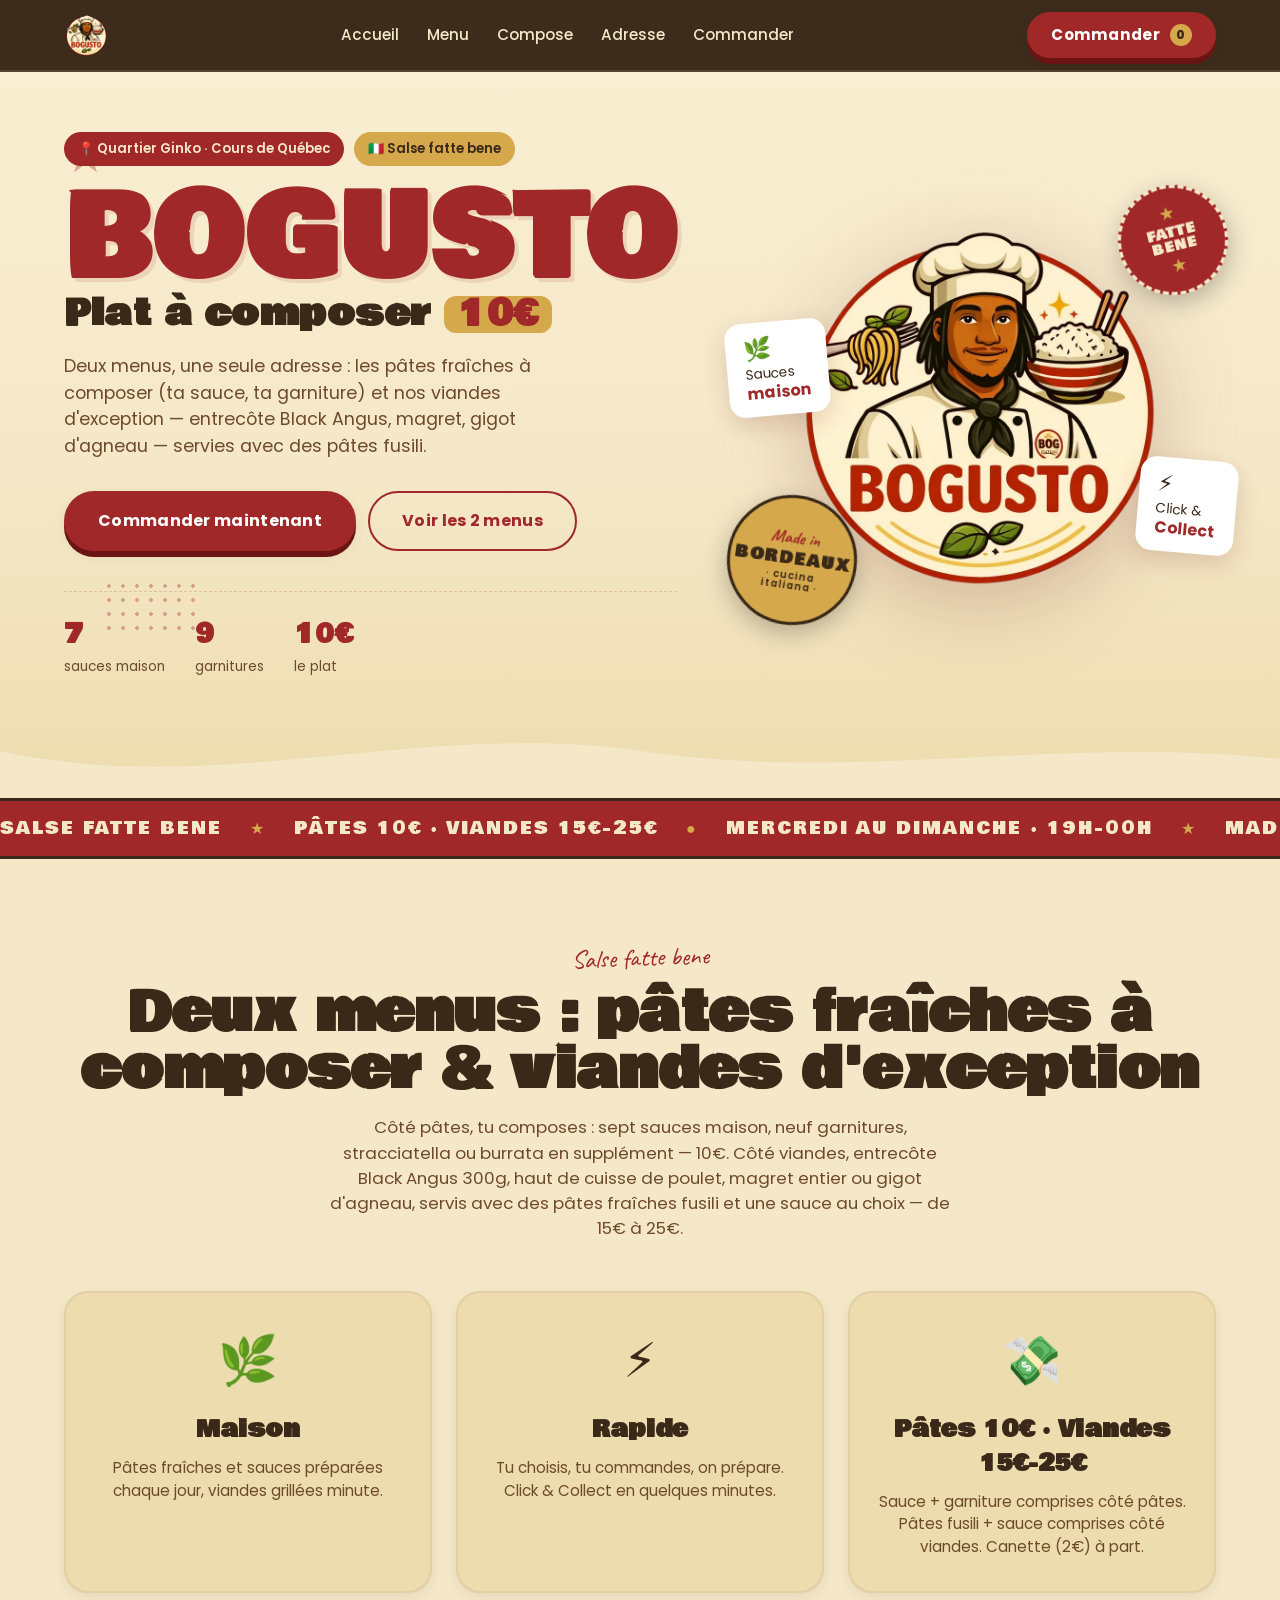
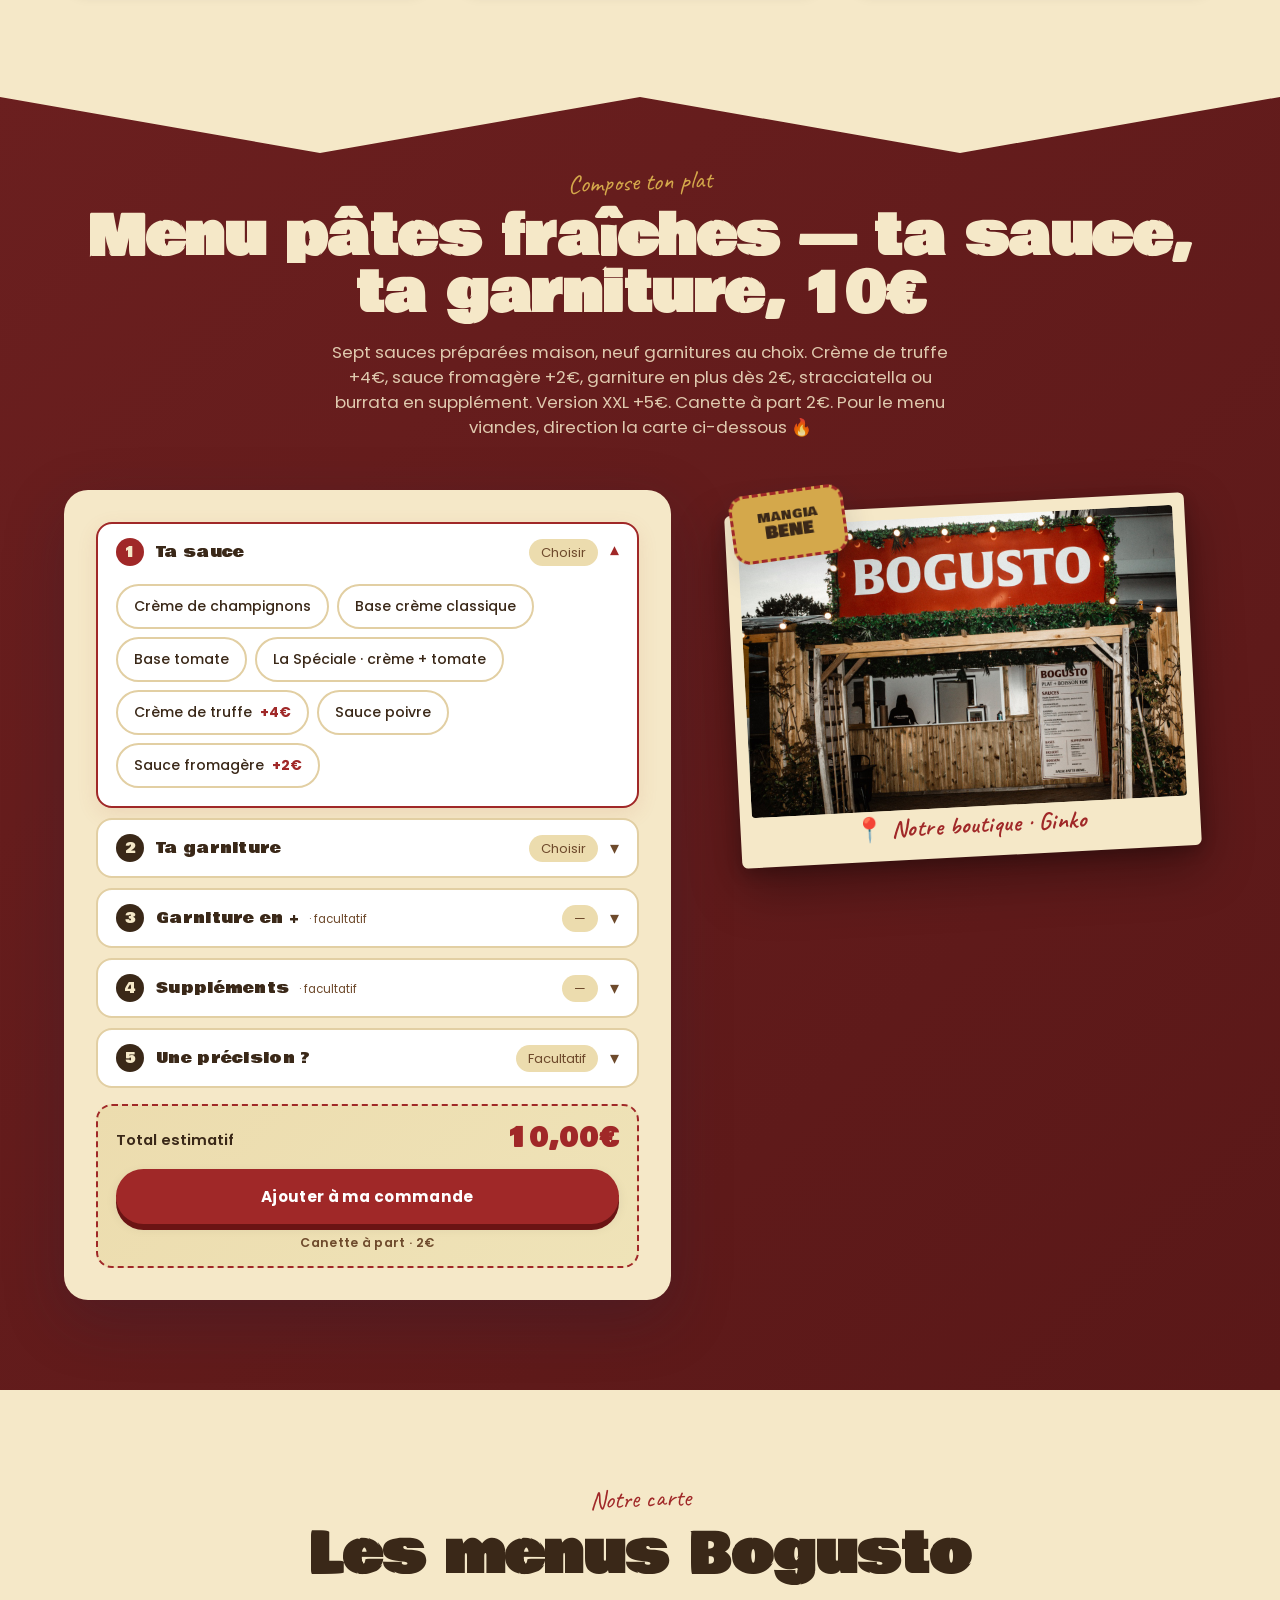
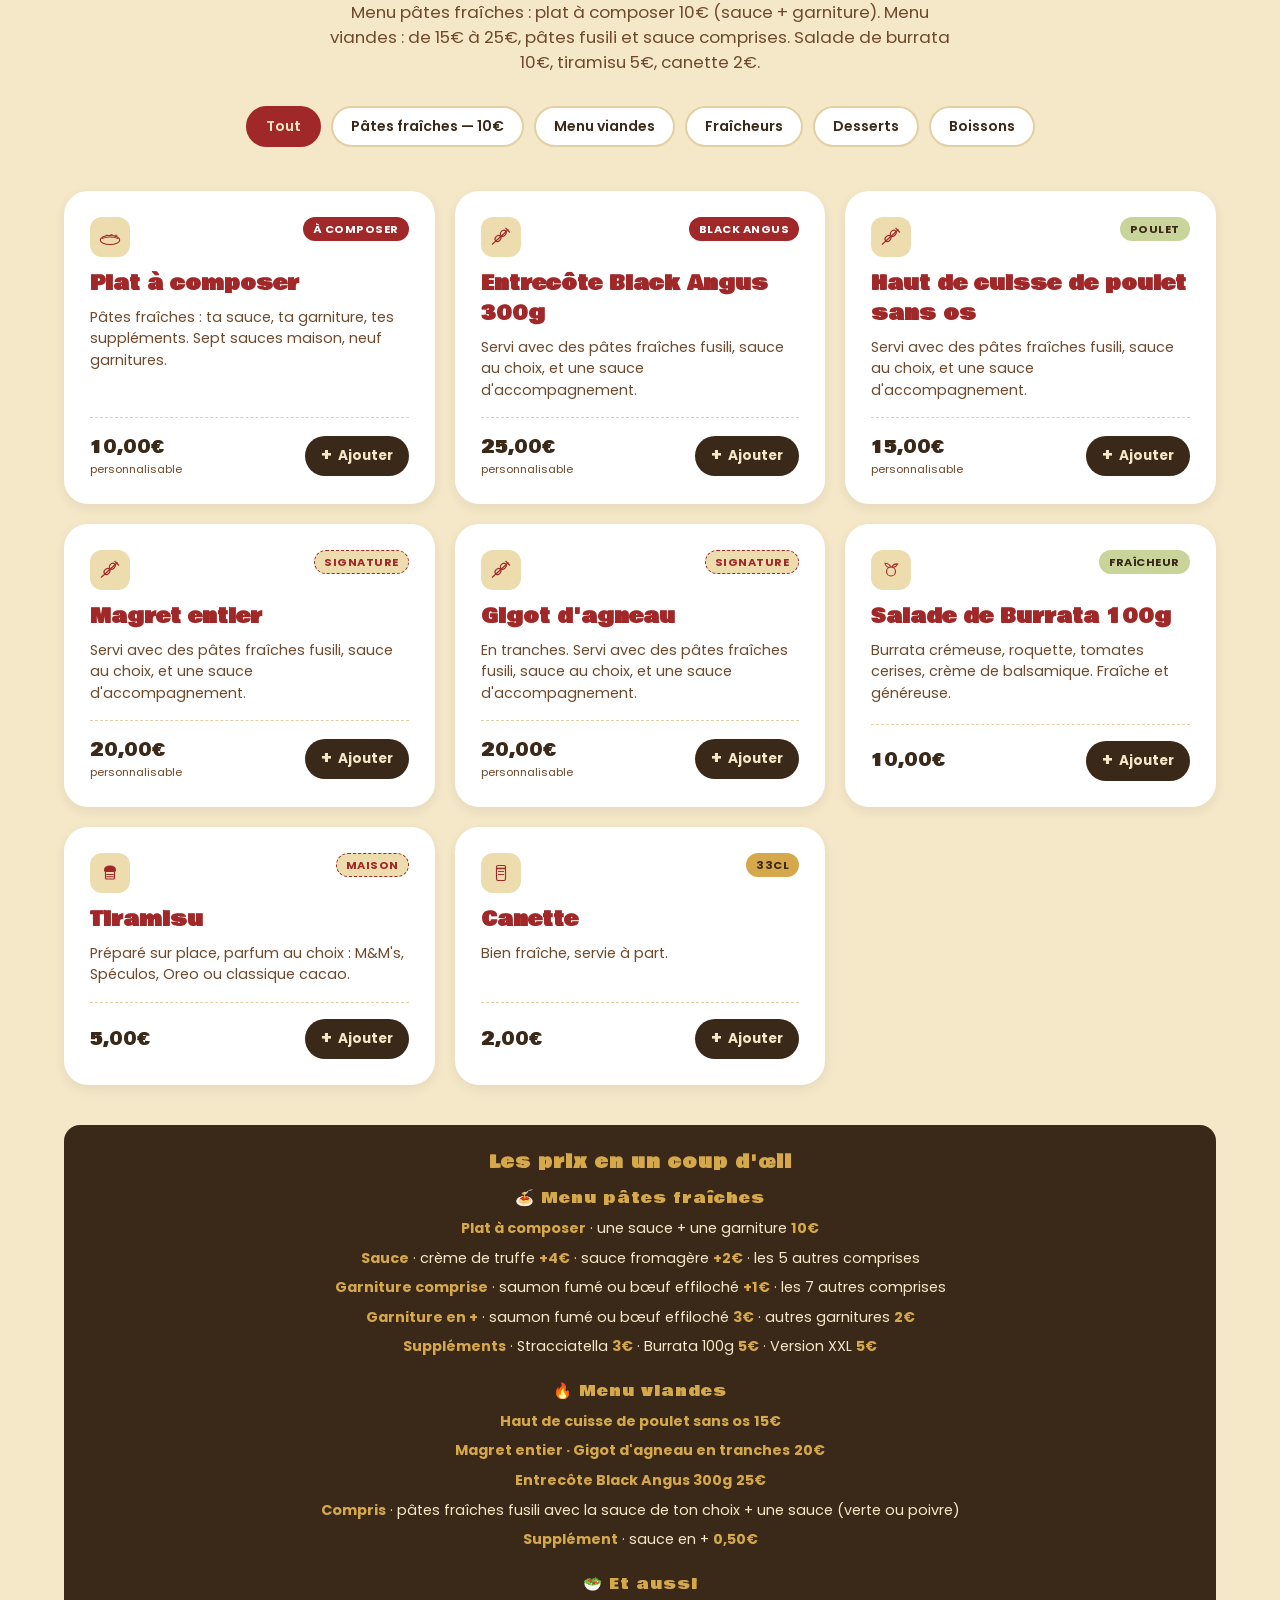
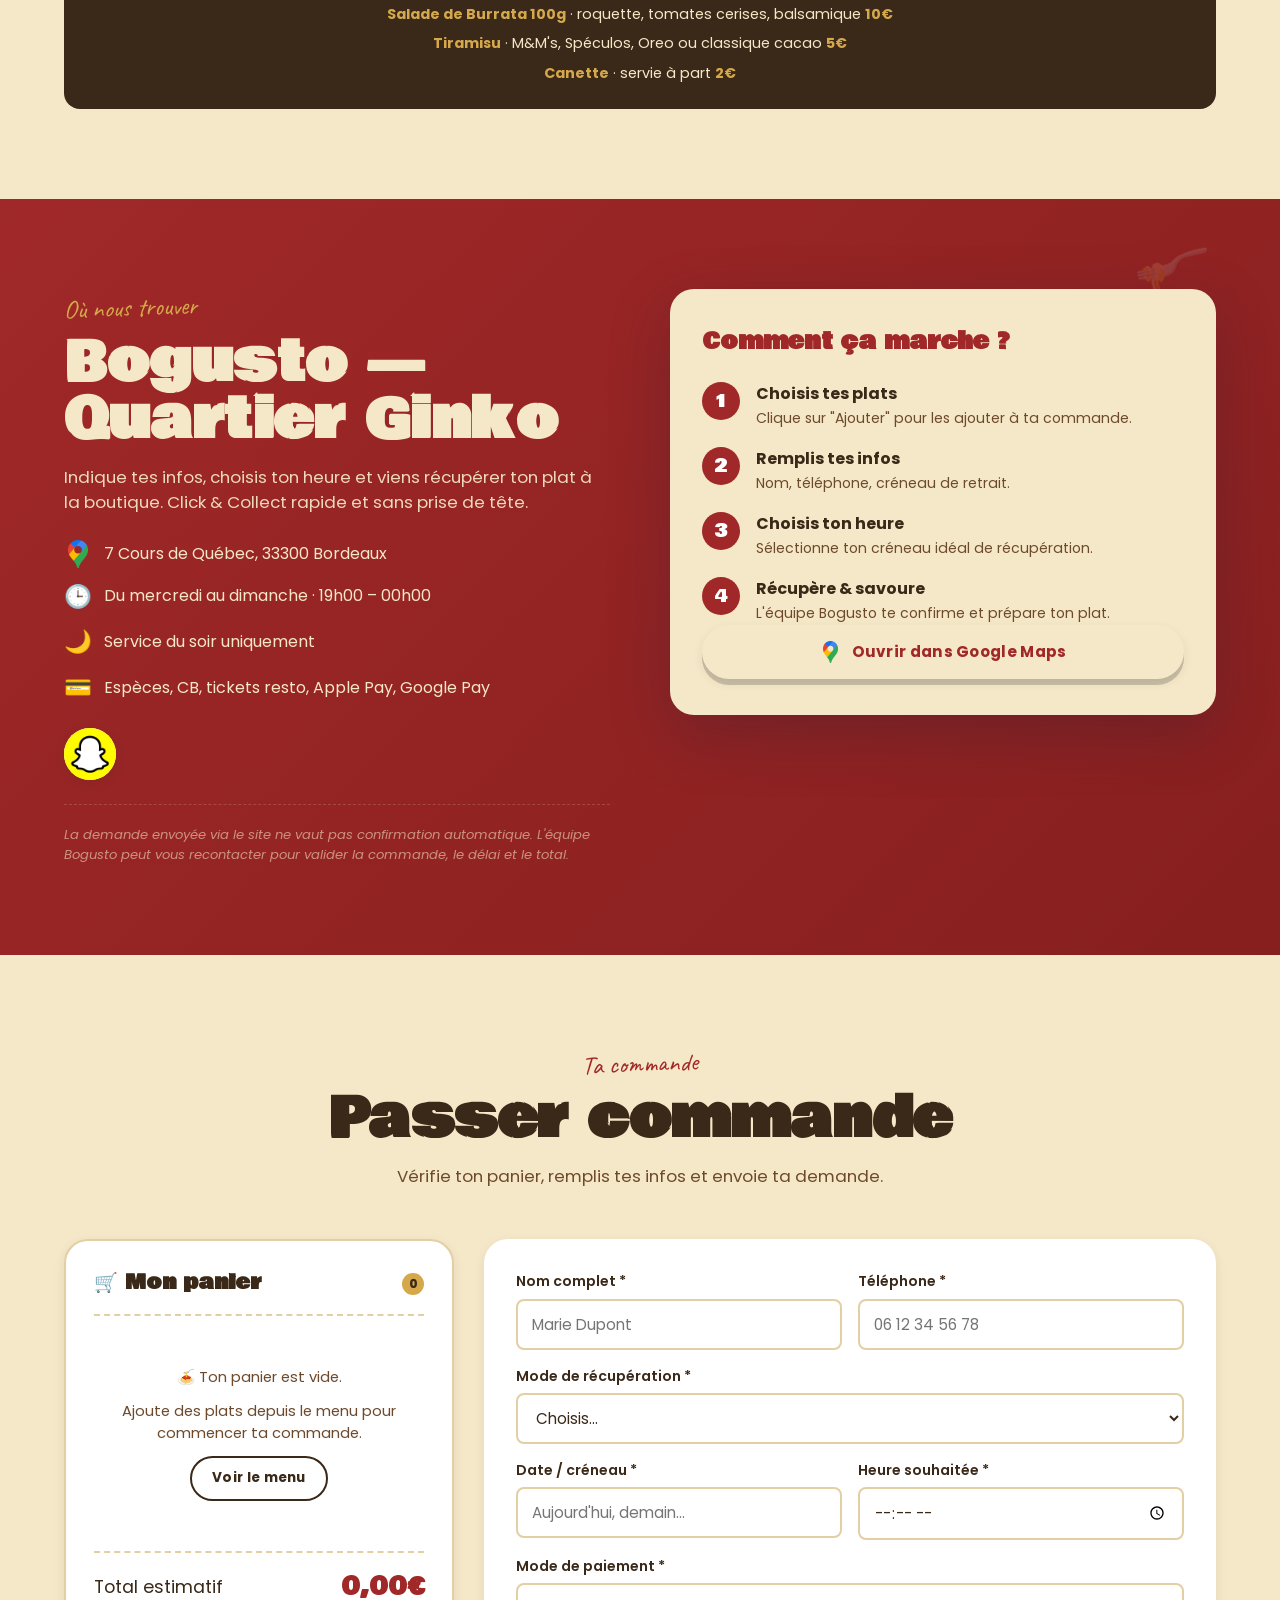
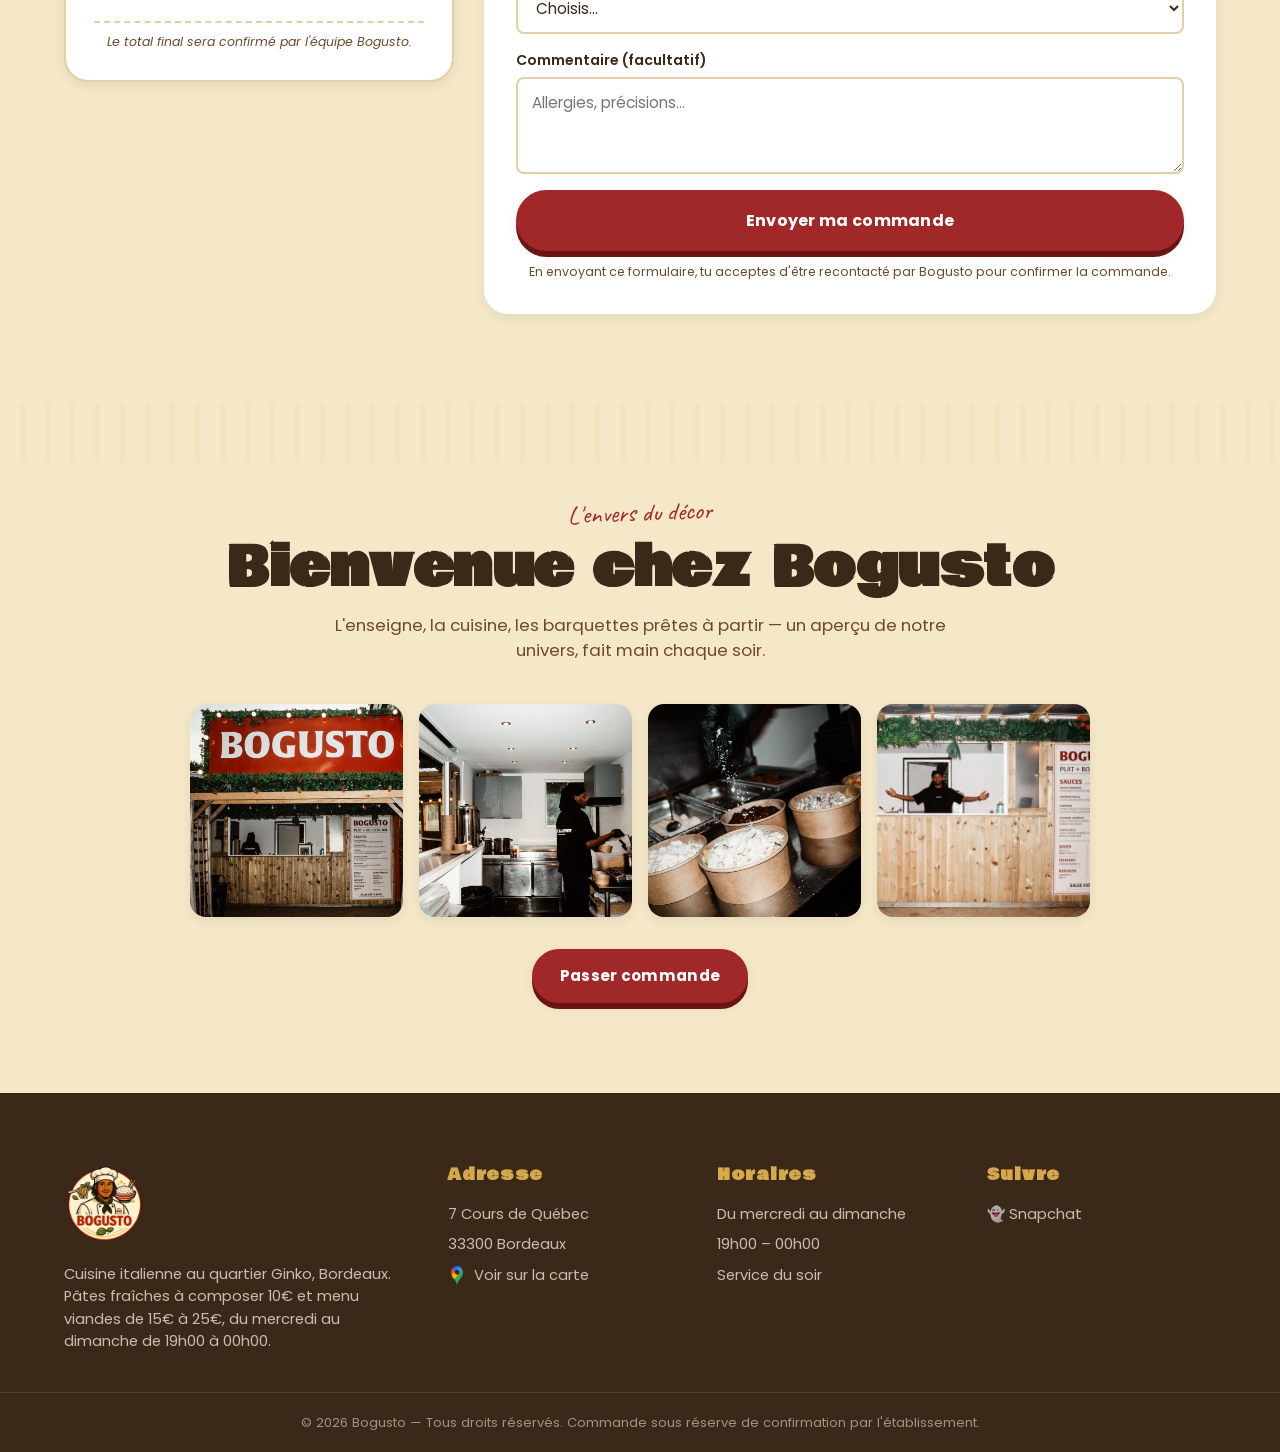
==== index.html @ 60afdd12 "Mettre à jour les deux cartes (nouveaux flyers) MENU PÂTES FRAÎCHES - Sauces : + sauce poivre, + sau" ====
<!DOCTYPE html>
<html lang="fr">
<head>
  <meta charset="UTF-8" />
  <meta name="viewport" content="width=device-width, initial-scale=1.0" />
  <meta name="description" content="Bogusto — Menu pâtes fraîches : plat à composer 10€, sept sauces maison, neuf garnitures. Menu viandes de 15€ à 25€ (entrecôte Black Angus, magret, gigot) servi avec des pâtes fusili. Du mercredi au dimanche, 19h–00h. Click &amp; Collect au quartier Ginko à Bordeaux." />
  <title>Bogusto — Pâtes fraîches 10€ &amp; menu viandes · Bordeaux Ginko</title>

  <link rel="preconnect" href="https://fonts.googleapis.com" />
  <link rel="preconnect" href="https://fonts.gstatic.com" crossorigin />
  <link href="https://fonts.googleapis.com/css2?family=Bowlby+One&family=Bungee&family=Poppins:wght@400;500;600;700;800&family=Caveat:wght@500;700&display=swap" rel="stylesheet" />

  <link rel="stylesheet" href="style.css" />
</head>
<body>

  <!-- ============ HEADER ============ -->
  <header class="header" id="header">
    <div class="container header__inner">
      <a href="#hero" class="logo">
        <img src="assets/bogusto.svg" alt="Bogusto — Salse fatte bene" class="logo__img" />
      </a>

      <nav class="nav" id="nav">
        <a href="#hero" class="nav__link">Accueil</a>
        <a href="#menu" class="nav__link">Menu</a>
        <a href="#compose" class="nav__link">Compose</a>
        <a href="#livraison" class="nav__link">Adresse</a>
        <a href="#commander" class="nav__link">Commander</a>
      </nav>

      <a href="#commander" class="btn btn--primary header__cta">
        Commander
        <span class="cart-badge" id="cartBadgeHeader">0</span>
      </a>

      <button class="burger" id="burger" aria-label="Ouvrir le menu">
        <span></span><span></span><span></span>
      </button>
    </div>
  </header>

  <!-- ============ HERO ============ -->
  <section class="hero" id="hero">
    <div class="hero__decor hero__decor--star1" aria-hidden="true">★</div>
    <div class="hero__decor hero__decor--star2" aria-hidden="true">✦</div>
    <div class="hero__decor hero__decor--dots" aria-hidden="true"></div>

    <div class="container hero__grid">
      <div class="hero__content">
        <div class="hero__badge-row">
          <span class="badge badge--orange">📍 Quartier Ginko · Cours de Québec</span>
          <span class="badge badge--yellow">🇮🇹 Salse fatte bene</span>
        </div>

        <h1 class="hero__title hero__title--anim">
          <span class="hero__title-big">BOGUSTO</span>
          <span class="hero__title-sub">Plat à composer <span class="hero__title-accent">10€</span></span>
        </h1>

        <p class="hero__subtitle">
          Deux menus, une seule adresse : les pâtes fraîches à composer (ta sauce, ta garniture) et nos viandes d'exception — entrecôte Black Angus, magret, gigot d'agneau — servies avec des pâtes fusili.
        </p>

        <div class="hero__cta-row">
          <a href="#commander" class="btn btn--primary btn--large">Commander maintenant</a>
          <a href="#menu" class="btn btn--ghost btn--large">Voir les 2 menus</a>
        </div>

        <div class="hero__features">
          <div class="hero__feature">
            <strong data-count-to="7" data-suffix="">0</strong>
            <span>sauces maison</span>
          </div>
          <div class="hero__feature">
            <strong data-count-to="9" data-suffix="">0</strong>
            <span>garnitures</span>
          </div>
          <div class="hero__feature">
            <strong data-count-to="10" data-suffix="€">0€</strong>
            <span>le plat</span>
          </div>
        </div>
      </div>

      <div class="hero__visual">
        <div class="hero__pizza hero__pizza--logo" aria-hidden="true">
          <img src="assets/bogusto.svg" alt="Bogusto" class="hero__logo-img" />
        </div>

        <div class="hero__bubble hero__bubble--1">
          <span>🌿</span> Sauces <br/><strong>maison</strong>
        </div>
        <div class="hero__bubble hero__bubble--2">
          <span>⚡</span> Click & <br/><strong>Collect</strong>
        </div>

        <div class="stamp stamp--frais" aria-hidden="true">
          <span>★</span>
          <strong>FATTE<br/>BENE</strong>
          <span>★</span>
        </div>
        <div class="stamp stamp--bdx" aria-hidden="true">
          <em>Made in</em>
          <strong>BORDEAUX</strong>
          <small>· cucina italiana ·</small>
        </div>
      </div>
    </div>

    <div class="hero__wave" aria-hidden="true">
      <svg viewBox="0 0 1440 100" preserveAspectRatio="none">
        <path d="M0,40 C240,100 480,0 720,40 C960,80 1200,20 1440,50 L1440,100 L0,100 Z" fill="#f5e8c8"/>
      </svg>
    </div>
  </section>

  <!-- ============ MARQUEE ============ -->
  <div class="marquee" aria-hidden="true">
    <div class="marquee__track">
      <span class="marquee__item">SALSE FATTE BENE</span><span class="marquee__sep">★</span>
      <span class="marquee__item">PÂTES 10€ · VIANDES 15€-25€</span><span class="marquee__sep">●</span>
      <span class="marquee__item">MERCREDI AU DIMANCHE · 19H-00H</span><span class="marquee__sep">★</span>
      <span class="marquee__item">MADE IN BORDEAUX</span><span class="marquee__sep">●</span>
      <span class="marquee__item">CLICK & COLLECT</span><span class="marquee__sep">★</span>
      <span class="marquee__item">SALSE FATTE BENE</span><span class="marquee__sep">★</span>
      <span class="marquee__item">PÂTES 10€ · VIANDES 15€-25€</span><span class="marquee__sep">●</span>
      <span class="marquee__item">MERCREDI AU DIMANCHE · 19H-00H</span><span class="marquee__sep">★</span>
      <span class="marquee__item">MADE IN BORDEAUX</span><span class="marquee__sep">●</span>
      <span class="marquee__item">CLICK & COLLECT</span><span class="marquee__sep">★</span>
    </div>
  </div>

  <!-- ============ STORY ============ -->
  <section class="story">
    <div class="container">
      <div class="story__head">
        <span class="eyebrow">Salse fatte bene</span>
        <h2 class="section-title">Deux menus : pâtes fraîches à composer &amp; viandes d'exception</h2>
        <p class="section-lead">
          Côté pâtes, tu composes : sept sauces maison, neuf garnitures, stracciatella ou burrata en supplément — 10€. Côté viandes, entrecôte Black Angus 300g, haut de cuisse de poulet, magret entier ou gigot d'agneau, servis avec des pâtes fraîches fusili et une sauce au choix — de 15€ à 25€.
        </p>
      </div>

      <div class="story__cards">
        <article class="story-card">
          <div class="story-card__icon">🌿</div>
          <h3>Maison</h3>
          <p>Pâtes fraîches et sauces préparées chaque jour, viandes grillées minute.</p>
        </article>
        <article class="story-card">
          <div class="story-card__icon">⚡</div>
          <h3>Rapide</h3>
          <p>Tu choisis, tu commandes, on prépare. Click & Collect en quelques minutes.</p>
        </article>
        <article class="story-card">
          <div class="story-card__icon">💸</div>
          <h3>Pâtes 10€ · Viandes 15€-25€</h3>
          <p>Sauce + garniture comprises côté pâtes. Pâtes fusili + sauce comprises côté viandes. Canette (2€) à part.</p>
        </article>
      </div>
    </div>
  </section>

  <!-- ============ COMPOSE TA PASTA ============ -->
  <section class="compose" id="compose">
    <div class="container">
      <div class="compose__inner">
        <div class="compose__head">
          <span class="eyebrow eyebrow--light">Compose ton plat</span>
          <h2 class="section-title section-title--light">Menu pâtes fraîches — ta sauce, ta garniture, 10€</h2>
          <p class="section-lead section-lead--light">
            Sept sauces préparées maison, neuf garnitures au choix. Crème de truffe +4€, sauce fromagère +2€, garniture en plus dès 2€, stracciatella ou burrata en supplément. Version XXL +5€. Canette à part 2€. Pour le menu viandes, direction la carte ci-dessous 🔥
          </p>
        </div>

        <div class="compose__builder">
          <div class="builder">
            <details class="acc" open>
              <summary class="acc__head">
                <span class="acc__num">1</span>
                <span class="acc__title">Ta sauce</span>
                <span class="acc__preview" data-preview-for="composeSauce" data-placeholder="Choisir">Choisir</span>
                <span class="acc__chevron" aria-hidden="true">▾</span>
              </summary>
              <div class="acc__body">
                <div class="chips chips--wrap" id="composeSauce"></div>
              </div>
            </details>

            <details class="acc">
              <summary class="acc__head">
                <span class="acc__num">2</span>
                <span class="acc__title">Ta garniture</span>
                <span class="acc__preview" data-preview-for="composeGarniture" data-placeholder="Choisir">Choisir</span>
                <span class="acc__chevron" aria-hidden="true">▾</span>
              </summary>
              <div class="acc__body">
                <div class="chips chips--wrap" id="composeGarniture"></div>
                <p class="acc__hint">Une garniture est comprise dans les 10€.</p>
              </div>
            </details>

            <details class="acc">
              <summary class="acc__head">
                <span class="acc__num">3</span>
                <span class="acc__title">Garniture en + <small>· facultatif</small></span>
                <span class="acc__preview" data-preview-for="composeGarnitureExtra" data-placeholder="—">—</span>
                <span class="acc__chevron" aria-hidden="true">▾</span>
              </summary>
              <div class="acc__body">
                <div class="chips chips--wrap" id="composeGarnitureExtra"></div>
                <p class="acc__hint">Saumon fumé ou bœuf effiloché 3€ · magret 3€ · autres garnitures 2€.</p>
              </div>
            </details>

            <details class="acc">
              <summary class="acc__head">
                <span class="acc__num">4</span>
                <span class="acc__title">Suppléments <small>· facultatif</small></span>
                <span class="acc__preview" data-preview-for="composeSupp" data-placeholder="—">—</span>
                <span class="acc__chevron" aria-hidden="true">▾</span>
              </summary>
              <div class="acc__body">
                <div class="chips chips--wrap" id="composeSupp"></div>
              </div>
            </details>

            <details class="acc">
              <summary class="acc__head">
                <span class="acc__num">5</span>
                <span class="acc__title">Une précision ?</span>
                <span class="acc__preview" id="composeNotePreview" data-placeholder="Facultatif">Facultatif</span>
                <span class="acc__chevron" aria-hidden="true">▾</span>
              </summary>
              <div class="acc__body">
                <textarea id="composeNote" class="textarea" placeholder="Allergies, sans tel ingrédient, cuisson..."></textarea>
              </div>
            </details>

            <div class="compose__live">
              <div class="compose__live-info">
                <span>Total estimatif</span>
                <strong id="composeLivePrice">10,00€</strong>
              </div>
              <button class="btn btn--primary btn--full" id="composeAdd">Ajouter à ma commande</button>
              <p class="compose__live-note">Canette à part · 2€</p>
            </div>
          </div>

          <aside class="compose__visual" aria-hidden="true">
            <div class="compose__sticker">
              <span>MANGIA</span>
              <strong>BENE</strong>
            </div>
            <div class="compose__devanture">
              <img src="assets/bog-3.jpg" alt="Devanture Bogusto · enseigne, quartier Ginko Bordeaux" />
              <span class="compose__devanture-caption">📍 Notre boutique · Ginko</span>
            </div>
          </aside>
        </div>
      </div>
    </div>
  </section>

  <!-- ============ MENU ============ -->
  <section class="menu" id="menu">
    <div class="container">
      <div class="menu__head">
        <span class="eyebrow">Notre carte</span>
        <h2 class="section-title">Les menus Bogusto</h2>
        <p class="section-lead">Menu pâtes fraîches : plat à composer 10€ (sauce + garniture). Menu viandes : de 15€ à 25€, pâtes fusili et sauce comprises. Salade de burrata 10€, tiramisu 5€, canette 2€.</p>
      </div>

      <div class="menu__filters" id="menuFilters">
        <button class="filter active" data-filter="all">Tout</button>
        <button class="filter" data-filter="pates">Pâtes fraîches — 10€</button>
        <button class="filter" data-filter="viande">Menu viandes</button>
        <button class="filter" data-filter="fraicheur">Fraîcheurs</button>
        <button class="filter" data-filter="dessert">Desserts</button>
        <button class="filter" data-filter="boisson">Boissons</button>
      </div>

      <div class="menu__grid" id="menuGrid"></div>

      <div class="menu__supplements">
        <h4>Les prix en un coup d'œil</h4>
        <p>
          <span class="menu__supplements-title">🍝 Menu pâtes fraîches</span>
          <span><strong>Plat à composer</strong> · une sauce + une garniture <strong>10€</strong></span>
          <span><strong>Sauce</strong> · crème de truffe <strong>+4€</strong> · sauce fromagère <strong>+2€</strong> · les 5 autres comprises</span>
          <span><strong>Garniture comprise</strong> · saumon fumé ou bœuf effiloché <strong>+1€</strong> · les 7 autres comprises</span>
          <span><strong>Garniture en +</strong> · saumon fumé ou bœuf effiloché <strong>3€</strong> · autres garnitures <strong>2€</strong></span>
          <span><strong>Suppléments</strong> · Stracciatella <strong>3€</strong> · Burrata 100g <strong>5€</strong> · Version XXL <strong>5€</strong></span>

          <span class="menu__supplements-title">🔥 Menu viandes</span>
          <span><strong>Haut de cuisse de poulet sans os</strong> <strong>15€</strong></span>
          <span><strong>Magret entier · Gigot d'agneau en tranches</strong> <strong>20€</strong></span>
          <span><strong>Entrecôte Black Angus 300g</strong> <strong>25€</strong></span>
          <span><strong>Compris</strong> · pâtes fraîches fusili avec la sauce de ton choix + une sauce (verte ou poivre)</span>
          <span><strong>Supplément</strong> · sauce en + <strong>0,50€</strong></span>

          <span class="menu__supplements-title">🥗 Et aussi</span>
          <span><strong>Salade de Burrata 100g</strong> · roquette, tomates cerises, balsamique <strong>10€</strong></span>
          <span><strong>Tiramisu</strong> · M&amp;M's, Spéculos, Oreo ou classique cacao <strong>5€</strong></span>
          <span><strong>Canette</strong> · servie à part <strong>2€</strong></span>
        </p>
      </div>
    </div>
  </section>

  <!-- ============ DELIVERY / ADDRESS ============ -->
  <section class="delivery" id="livraison">
    <div class="container delivery__grid">
      <div class="delivery__content">
        <span class="eyebrow eyebrow--light">Où nous trouver</span>
        <h2 class="section-title section-title--light">Bogusto — Quartier Ginko</h2>
        <p class="section-lead section-lead--light">
          Indique tes infos, choisis ton heure et viens récupérer ton plat à la boutique. Click & Collect rapide et sans prise de tête.
        </p>

        <ul class="delivery__list">
          <li>
            <img src="assets/google-maps.png" alt="" class="delivery__icon" />
            7 Cours de Québec, 33300 Bordeaux
          </li>
          <li><span>🕒</span> Du mercredi au dimanche · 19h00 – 00h00</li>
          <li><span>🌙</span> Service du soir uniquement</li>
          <li><span>💳</span> Espèces, CB, tickets resto, Apple Pay, Google Pay</li>
        </ul>

        <div class="delivery__social">
          <a href="https://snapchat.com/t/NRdHJFyD" target="_blank" rel="noopener" class="social" aria-label="Snapchat Bogusto">
            <img src="assets/snapchat.png" alt="Snapchat" />
          </a>
        </div>

        <p class="delivery__legal">
          La demande envoyée via le site ne vaut pas confirmation automatique. L'équipe Bogusto peut vous recontacter pour valider la commande, le délai et le total.
        </p>
      </div>

      <div class="delivery__steps">
        <h3>Comment ça marche ?</h3>
        <ol class="steps">
          <li><span class="step-num">1</span><div><strong>Choisis tes plats</strong><p>Clique sur "Ajouter" pour les ajouter à ta commande.</p></div></li>
          <li><span class="step-num">2</span><div><strong>Remplis tes infos</strong><p>Nom, téléphone, créneau de retrait.</p></div></li>
          <li><span class="step-num">3</span><div><strong>Choisis ton heure</strong><p>Sélectionne ton créneau idéal de récupération.</p></div></li>
          <li><span class="step-num">4</span><div><strong>Récupère & savoure</strong><p>L'équipe Bogusto te confirme et prépare ton plat.</p></div></li>
        </ol>

        <a href="https://www.google.com/maps/search/?api=1&query=Bogusto+7+Cours+de+Qu%C3%A9bec+33300+Bordeaux" target="_blank" rel="noopener" class="btn btn--primary btn--full btn--maps">
          <img src="assets/google-maps.png" alt="" class="btn__icon" />
          Ouvrir dans Google Maps
        </a>
      </div>
    </div>
  </section>

  <!-- ============ ORDER FORM ============ -->
  <section class="order" id="commander">
    <div class="container">
      <div class="order__head">
        <span class="eyebrow">Ta commande</span>
        <h2 class="section-title">Passer commande</h2>
        <p class="section-lead">Vérifie ton panier, remplis tes infos et envoie ta demande.</p>
      </div>

      <div class="order__grid">
        <!-- CART -->
        <aside class="cart">
          <div class="cart__header">
            <h3>🛒 Mon panier</h3>
            <span class="cart-badge" id="cartBadgeForm">0</span>
          </div>

          <div class="cart__items" id="cartItems">
            <div class="cart__empty">
              <p>🍝 Ton panier est vide.</p>
              <p>Ajoute des plats depuis le menu pour commencer ta commande.</p>
              <a href="#menu" class="btn btn--ghost btn--small">Voir le menu</a>
            </div>
          </div>

          <div class="cart__total">
            <span>Total estimatif</span>
            <strong id="cartTotal">0,00€</strong>
          </div>
          <p class="cart__hint">Le total final sera confirmé par l'équipe Bogusto.</p>
        </aside>

        <!-- FORM -->
        <form class="orderform" id="orderForm" action="https://api.web3forms.com/submit" method="POST">
          <input type="hidden" name="access_key" value="REMPLACER_PAR_LA_CLE_WEB3FORMS" />
          <input type="hidden" name="subject" value="Nouvelle commande Bogusto" />
          <input type="hidden" name="from_name" value="Site Bogusto" />
          <input type="hidden" name="commande_resume" id="commandeResume" value="" />
          <input type="hidden" name="total_estimatif" id="totalEstimatif" value="0,00€" />
          <input type="checkbox" name="botcheck" class="hidden" style="display: none;" tabindex="-1" autocomplete="off" />

          <div class="orderform__row">
            <label>
              <span>Nom complet *</span>
              <input type="text" name="nom" required placeholder="Marie Dupont" />
            </label>
            <label>
              <span>Téléphone *</span>
              <input type="tel" name="telephone" required placeholder="06 12 34 56 78" />
            </label>
          </div>

          <label>
            <span>Mode de récupération *</span>
            <select name="mode" required>
              <option value="">Choisis...</option>
              <option value="Manger sur place">🍽️ Manger sur place</option>
              <option value="Click & Collect">📦 Click & Collect — à récupérer</option>
              <option value="À emporter">🥡 À emporter</option>
            </select>
          </label>

          <div class="orderform__row">
            <label>
              <span>Date / créneau *</span>
              <input type="text" name="date" required placeholder="Aujourd'hui, demain..." />
            </label>
            <label>
              <span>Heure souhaitée *</span>
              <input type="time" name="heure" required />
            </label>
          </div>

          <label>
            <span>Mode de paiement *</span>
            <select name="paiement" required>
              <option value="">Choisis...</option>
              <option value="Espèces">Espèces sur place</option>
              <option value="CB">Carte bancaire</option>
              <option value="Ticket resto">Ticket restaurant</option>
              <option value="Apple/Google Pay">Apple / Google Pay</option>
            </select>
          </label>

          <label>
            <span>Commentaire (facultatif)</span>
            <textarea name="commentaire" rows="3" placeholder="Allergies, précisions..."></textarea>
          </label>

          <button type="submit" class="btn btn--primary btn--large btn--full" id="submitBtn">
            Envoyer ma commande
          </button>

          <p class="orderform__legal">
            En envoyant ce formulaire, tu acceptes d'être recontacté par Bogusto pour confirmer la commande.
          </p>

          <div class="orderform__success" id="orderSuccess" hidden>
            <div class="success-icon">✓</div>
            <h3>Commande envoyée !</h3>
            <p>L'équipe Bogusto revient vers toi pour confirmer le créneau et le total. Merci pour ta confiance 🍝</p>
          </div>
        </form>
      </div>
    </div>
  </section>

  <!-- ============ GALERIE ============ -->
  <section class="insta">
    <div class="container">
      <div class="insta__head">
        <span class="eyebrow">L'envers du décor</span>
        <h2 class="section-title">Bienvenue chez Bogusto</h2>
        <p class="section-lead">L'enseigne, la cuisine, les barquettes prêtes à partir — un aperçu de notre univers, fait main chaque soir.</p>
      </div>

      <div class="insta__grid">
        <div class="insta-card">
          <img src="assets/bog-3.jpg" alt="Devanture Bogusto · enseigne rouge" loading="lazy" />
        </div>
        <div class="insta-card">
          <img src="assets/bog-1.jpg" alt="Le chef Bogusto en cuisine" loading="lazy" />
        </div>
        <div class="insta-card">
          <img src="assets/bog-2.jpg" alt="Barquettes Bogusto · parmesan en train de tomber" loading="lazy" />
        </div>
        <div class="insta-card">
          <img src="assets/devanture.jpg" alt="L'équipe Bogusto" loading="lazy" />
        </div>
      </div>

      <div class="insta__cta">
        <a href="#commander" class="btn btn--primary">
          Passer commande
        </a>
      </div>
    </div>
  </section>

  <!-- ============ FOOTER ============ -->
  <footer class="footer">
    <div class="container footer__grid">
      <div class="footer__col">
        <a href="#hero" class="logo logo--footer">
          <img src="assets/bogusto.svg" alt="Bogusto — Salse fatte bene" class="logo__img" />
        </a>
        <p>Cuisine italienne au quartier Ginko, Bordeaux. Pâtes fraîches à composer 10€ et menu viandes de 15€ à 25€, du mercredi au dimanche de 19h00 à 00h00.</p>
      </div>

      <div class="footer__col">
        <h4>Adresse</h4>
        <ul>
          <li>7 Cours de Québec</li>
          <li>33300 Bordeaux</li>
          <li>
            <a href="https://www.google.com/maps/search/?api=1&query=Bogusto+7+Cours+de+Qu%C3%A9bec+33300+Bordeaux" target="_blank" rel="noopener" class="footer__link">
              <img src="assets/google-maps.png" alt="" class="footer__icon" />
              Voir sur la carte
            </a>
          </li>
        </ul>
      </div>

      <div class="footer__col">
        <h4>Horaires</h4>
        <ul>
          <li>Du mercredi au dimanche</li>
          <li>19h00 – 00h00</li>
          <li>Service du soir</li>
        </ul>
      </div>

      <div class="footer__col">
        <h4>Suivre</h4>
        <ul>
          <li><a href="https://snapchat.com/t/NRdHJFyD" target="_blank" rel="noopener">👻 Snapchat</a></li>
        </ul>
      </div>
    </div>

    <div class="footer__bottom">
      <p>© <span id="year"></span> Bogusto — Tous droits réservés. Commande sous réserve de confirmation par l'établissement.</p>
    </div>
  </footer>

  <!-- ============ STICKY MOBILE CTA ============ -->
  <a href="#commander" class="sticky-cta" id="stickyCta">
    <span class="sticky-cta__label">Commander maintenant</span>
    <span class="sticky-cta__total" id="stickyTotal">0,00€</span>
    <span class="cart-badge" id="cartBadgeSticky">0</span>
  </a>

  <!-- ============ TOAST ============ -->
  <div class="toast" id="toast" hidden role="status">
    <span class="toast__icon">✓</span>
    <span class="toast__msg">Ajouté au panier</span>
  </div>

  <!-- ============ MODAL ============ -->
  <div class="modal" id="modal" hidden>
    <div class="modal__backdrop" data-close></div>
    <div class="modal__panel" role="dialog" aria-modal="true">
      <button class="modal__close" data-close aria-label="Fermer">✕</button>
      <div class="modal__content" id="modalContent"></div>
    </div>
  </div>

  <script src="carte.js"></script>
  <script src="script.js"></script>
</body>
</html>
---- style.css ----
/* ============================================
   BOGUSTO — Salse fatte bene
   ============================================ */

:root {
  --c-night: #6b1f1f;        /* rouge brique fonc (titres bandeaux) */
  --c-deep: #3a2818;         /* brun cacao (fond image) */
  --c-cream: #f5e8c8;        /* crme parchemin du menu */
  --c-cream-alt: #ecdcae;    /* crme plus marqu pour cards */
  --c-orange: #a02828;       /* rouge italien BOGUSTO */
  --c-yellow: #d4a84b;       /* dor accent */
  --c-olive: #6e8c3a;        /* vert basilic */
  --c-grey: #6e4a2c;         /* brun chaud texte secondaire */
  --c-grey-light: #e2cfa3;   /* beige doux pour bordures */
  --c-success: #6e8c3a;

  --radius-sm: 8px;
  --radius: 16px;
  --radius-lg: 24px;
  --shadow-sm: 0 4px 12px rgba(28,32,56,0.08);
  --shadow: 0 10px 30px rgba(28,32,56,0.15);
  --shadow-lg: 0 20px 60px rgba(28,32,56,0.25);

  --font-display: "Bowlby One", "Bungee", "Luckiest Guy", sans-serif;
  --font-hand: "Caveat", cursive;
  --font-body: "Poppins", "Inter", system-ui, sans-serif;

  --max: 1200px;
  --header-h: 72px;
}

* { box-sizing: border-box; margin: 0; padding: 0; }

html { scroll-behavior: smooth; }

body {
  font-family: var(--font-body);
  color: var(--c-deep);
  background: var(--c-cream);
  line-height: 1.5;
  -webkit-font-smoothing: antialiased;
  overflow-x: hidden;
}

img, svg { max-width: 100%; display: block; }

a { color: inherit; text-decoration: none; }

button { font-family: inherit; cursor: pointer; border: none; background: none; color: inherit; }

.container { max-width: var(--max); margin: 0 auto; padding: 0 24px; }

.hidden { display: none !important; }

/* ============ TYPOGRAPHY ============ */
.section-title {
  font-family: var(--font-display);
  font-size: clamp(2rem, 5vw, 3.4rem);
  line-height: 1.05;
  letter-spacing: 0.5px;
  color: var(--c-deep);
  margin-bottom: 16px;
}
.section-title--light { color: var(--c-cream); }

.section-lead {
  font-size: 1.05rem;
  color: var(--c-grey);
  max-width: 640px;
  margin: 0 auto;
}
.section-lead--light { color: rgba(255,253,243,0.85); }

.eyebrow {
  display: inline-block;
  font-family: var(--font-hand);
  font-size: 1.6rem;
  color: var(--c-orange);
  margin-bottom: 8px;
  transform: rotate(-2deg);
}
.eyebrow--light { color: var(--c-yellow); }

/* ============ BUTTONS ============ */
.btn {
  display: inline-flex;
  align-items: center;
  justify-content: center;
  gap: 10px;
  padding: 14px 26px;
  border-radius: 999px;
  font-weight: 700;
  font-size: 0.95rem;
  letter-spacing: 0.3px;
  cursor: pointer;
  transition: transform 0.2s ease, box-shadow 0.2s ease, background 0.2s ease;
  text-align: center;
  border: 2px solid transparent;
  white-space: nowrap;
}

.btn--primary {
  background: var(--c-orange);
  color: white;
  box-shadow: 0 6px 0 #843e26, var(--shadow-sm);
}
.btn--primary:hover {
  transform: translateY(-2px);
  box-shadow: 0 8px 0 #843e26, var(--shadow);
}
.btn--primary:active { transform: translateY(2px); box-shadow: 0 2px 0 #843e26; }

.btn--ghost {
  background: transparent;
  border-color: var(--c-deep);
  color: var(--c-deep);
}
.btn--ghost:hover {
  background: var(--c-deep);
  color: var(--c-cream);
}

.btn--large { padding: 16px 32px; font-size: 1rem; }
.btn--small { padding: 10px 20px; font-size: 0.85rem; }
.btn--full { width: 100%; }

/* ============ HEADER ============ */
.header {
  position: fixed;
  top: 0; left: 0; right: 0;
  height: var(--header-h);
  background: rgba(37, 41, 66, 0.96);
  backdrop-filter: blur(10px);
  z-index: 100;
  border-bottom: 2px solid rgba(255,253,243,0.08);
}

.header__inner {
  display: flex;
  align-items: center;
  justify-content: space-between;
  height: 100%;
  gap: 24px;
}

.logo {
  display: inline-flex;
  align-items: center;
  color: var(--c-cream);
}
.logo__img {
  height: 52px;
  width: auto;
  display: block;
}
.logo--footer .logo__img {
  height: 80px;
  margin-bottom: 8px;
}

.nav { display: flex; gap: 28px; }
.nav__link {
  color: var(--c-cream);
  font-weight: 500;
  font-size: 0.95rem;
  transition: color 0.2s;
  position: relative;
}
.nav__link:hover { color: var(--c-yellow); }

.header__cta {
  position: relative;
  padding: 10px 22px;
}

.cart-badge {
  background: var(--c-yellow);
  color: var(--c-deep);
  font-weight: 800;
  font-size: 0.75rem;
  min-width: 22px;
  height: 22px;
  border-radius: 999px;
  display: inline-flex;
  align-items: center;
  justify-content: center;
  padding: 0 6px;
}

.burger {
  display: none;
  flex-direction: column;
  gap: 5px;
  padding: 8px;
}
.burger span {
  width: 24px; height: 2px;
  background: var(--c-cream);
  border-radius: 2px;
  transition: 0.3s;
}
.burger.is-open span:nth-child(1) { transform: translateY(7px) rotate(45deg); }
.burger.is-open span:nth-child(2) { opacity: 0; }
.burger.is-open span:nth-child(3) { transform: translateY(-7px) rotate(-45deg); }

/* ============ HERO ============ */
.hero {
  position: relative;
  background: linear-gradient(135deg, var(--c-night) 0%, var(--c-deep) 100%);
  color: var(--c-cream);
  padding: calc(var(--header-h) + 60px) 0 120px;
  overflow: hidden;
}

.hero__grid {
  display: grid;
  grid-template-columns: 1.1fr 1fr;
  gap: 60px;
  align-items: center;
  position: relative;
  z-index: 2;
}

.hero__badge-row {
  display: flex; flex-wrap: wrap; gap: 10px;
  margin-bottom: 24px;
}

.badge {
  display: inline-flex;
  align-items: center;
  gap: 6px;
  padding: 7px 14px;
  border-radius: 999px;
  font-size: 0.82rem;
  font-weight: 600;
}
.badge--orange { background: var(--c-orange); color: white; }
.badge--yellow { background: var(--c-yellow); color: var(--c-deep); }
.badge--cream { background: var(--c-cream); color: var(--c-deep); }

.hero__title {
  font-family: var(--font-display);
  line-height: 0.95;
  margin-bottom: 20px;
  letter-spacing: 0.5px;
  display: flex;
  flex-direction: column;
  gap: 6px;
}
.hero__title-big {
  font-size: clamp(3.5rem, 9vw, 7rem);
  color: var(--c-cream);
  letter-spacing: 2px;
  line-height: 0.9;
  text-shadow: 4px 4px 0 rgba(0,0,0,0.15);
}
.hero__title-sub {
  font-family: var(--font-display);
  font-size: clamp(1.4rem, 3vw, 2.2rem);
  color: var(--c-cream);
  line-height: 1.05;
}
.hero__title-accent {
  color: var(--c-yellow);
  display: inline-block;
  position: relative;
}
.hero__title-accent::after {
  content: "";
  position: absolute;
  left: 0; right: 0;
  bottom: -4px;
  height: 8px;
  background: var(--c-orange);
  border-radius: 999px;
  z-index: -1;
  transform: skewX(-12deg);
}

.hero__subtitle {
  font-size: 1.1rem;
  color: rgba(255,253,243,0.82);
  margin-bottom: 32px;
  max-width: 500px;
}

.hero__cta-row {
  display: flex; gap: 12px; flex-wrap: wrap;
  margin-bottom: 40px;
}
.hero__cta-row .btn--ghost {
  border-color: var(--c-cream);
  color: var(--c-cream);
}
.hero__cta-row .btn--ghost:hover {
  background: var(--c-cream);
  color: var(--c-deep);
}

.hero__features {
  display: flex; gap: 30px; flex-wrap: wrap;
  padding-top: 24px;
  border-top: 1px dashed rgba(255,253,243,0.2);
}
.hero__feature strong {
  font-family: var(--font-display);
  font-size: 1.6rem;
  color: var(--c-yellow);
  display: block;
}
.hero__feature span { font-size: 0.85rem; color: rgba(255,253,243,0.7); }

.hero__visual {
  position: relative;
  display: flex;
  justify-content: center;
  align-items: center;
}

.hero__pizza {
  position: relative;
  width: 100%;
  max-width: 460px;
  animation: floaty 6s ease-in-out infinite;
  filter: drop-shadow(0 30px 50px rgba(0,0,0,0.4));
}

@keyframes floaty {
  0%, 100% { transform: translateY(0) rotate(-3deg); }
  50% { transform: translateY(-15px) rotate(3deg); }
}

.hero__pizza-sticker {
  position: absolute;
  top: -10px; right: -10px;
  background: var(--c-yellow);
  color: var(--c-deep);
  font-family: var(--font-display);
  padding: 14px 18px;
  border-radius: 50%;
  text-align: center;
  font-size: 0.85rem;
  line-height: 1;
  transform: rotate(15deg);
  box-shadow: var(--shadow);
  z-index: 3;
  border: 3px dashed var(--c-orange);
}

.hero__bubble {
  position: absolute;
  background: var(--c-cream);
  color: var(--c-deep);
  padding: 12px 18px;
  border-radius: var(--radius);
  font-size: 0.85rem;
  line-height: 1.3;
  box-shadow: var(--shadow);
  z-index: 4;
}
.hero__bubble span { font-size: 1.4rem; display: block; margin-bottom: 2px; }
.hero__bubble strong { color: var(--c-orange); font-size: 1rem; }
.hero__bubble--1 { top: 30%; left: -10px; transform: rotate(-5deg); }
.hero__bubble--2 { bottom: 15%; right: -20px; transform: rotate(5deg); }

.hero__decor {
  position: absolute;
  color: var(--c-yellow);
  opacity: 0.4;
  z-index: 1;
}
.hero__decor--star1 { top: 15%; left: 5%; font-size: 3rem; animation: spin 12s linear infinite; }
.hero__decor--star2 { top: 25%; right: 10%; font-size: 2rem; animation: spin 8s linear infinite reverse; }
.hero__decor--dots {
  bottom: 20%; left: 8%;
  width: 100px; height: 60px;
  background-image: radial-gradient(var(--c-yellow) 2px, transparent 2px);
  background-size: 14px 14px;
  opacity: 0.3;
}
@keyframes spin { to { transform: rotate(360deg); } }

.hero__wave {
  position: absolute;
  bottom: -1px; left: 0; right: 0;
  line-height: 0;
}
.hero__wave svg { width: 100%; height: 80px; }

/* ============ STORY ============ */
.story {
  padding: 80px 0;
  background: var(--c-cream);
}
.story__head {
  text-align: center;
  margin-bottom: 50px;
}
.story__cards {
  display: grid;
  grid-template-columns: repeat(auto-fit, minmax(260px, 1fr));
  gap: 24px;
}
.story-card {
  background: white;
  padding: 32px 28px;
  border-radius: var(--radius-lg);
  text-align: center;
  border: 2px solid transparent;
  transition: transform 0.3s, border-color 0.3s, box-shadow 0.3s;
  box-shadow: var(--shadow-sm);
}
.story-card:hover {
  transform: translateY(-6px);
  border-color: var(--c-orange);
  box-shadow: var(--shadow);
}
.story-card__icon {
  font-size: 3rem;
  margin-bottom: 16px;
}
.story-card h3 {
  font-family: var(--font-display);
  font-size: 1.4rem;
  margin-bottom: 10px;
  color: var(--c-deep);
}
.story-card p { color: var(--c-grey); font-size: 0.95rem; }

/* ============ COMPOSE ============ */
.compose {
  background: var(--c-night);
  padding: 90px 0;
  position: relative;
  overflow: hidden;
}
.compose::before {
  content: "";
  position: absolute;
  top: 0; left: 0; right: 0;
  height: 80px;
  background: var(--c-cream);
  clip-path: polygon(0 0, 100% 0, 100% 30%, 75% 100%, 50% 30%, 25% 100%, 0 30%);
}
.compose__head { text-align: center; margin-bottom: 50px; position: relative; }

.compose__builder {
  display: grid;
  grid-template-columns: 1.2fr 1fr;
  gap: 40px;
  align-items: start;
}

.builder {
  background: var(--c-cream);
  border-radius: var(--radius-lg);
  padding: 32px;
  box-shadow: var(--shadow-lg);
}
.builder__step { margin-bottom: 26px; }
.builder__step h4 {
  font-family: var(--font-display);
  font-size: 1.1rem;
  margin-bottom: 12px;
  color: var(--c-deep);
  display: flex;
  align-items: center;
  justify-content: space-between;
}
.builder__count {
  font-family: var(--font-body);
  font-size: 0.85rem;
  background: var(--c-orange);
  color: white;
  padding: 4px 10px;
  border-radius: 999px;
}

.chips { display: flex; gap: 8px; flex-wrap: wrap; }
.chips--wrap { gap: 8px; }

.chip {
  padding: 10px 16px;
  border: 2px solid var(--c-grey-light);
  border-radius: 999px;
  background: white;
  font-size: 0.88rem;
  font-weight: 500;
  transition: all 0.2s;
  color: var(--c-deep);
}
.chip:hover { border-color: var(--c-orange); }
.chip.is-active {
  background: var(--c-orange);
  border-color: var(--c-orange);
  color: white;
}
.chip.is-disabled { opacity: 0.5; cursor: not-allowed; }

.textarea, .builder textarea {
  width: 100%;
  padding: 14px 16px;
  border: 2px solid var(--c-grey-light);
  border-radius: var(--radius-sm);
  font-family: inherit;
  font-size: 0.95rem;
  resize: vertical;
  background: white;
}
.textarea:focus { outline: none; border-color: var(--c-orange); }

.compose__visual {
  position: relative;
  display: flex;
  justify-content: center;
  align-items: center;
  min-height: 380px;
}
.compose__pizza-img {
  width: 100%;
  max-width: 320px;
  filter: drop-shadow(0 20px 40px rgba(0,0,0,0.4));
  animation: floaty 7s ease-in-out infinite;
}
.compose__sticker {
  position: absolute;
  top: 0; left: 20px;
  background: var(--c-yellow);
  color: var(--c-deep);
  padding: 16px 24px;
  border-radius: var(--radius);
  text-align: center;
  font-family: var(--font-display);
  font-size: 1rem;
  line-height: 1.1;
  transform: rotate(-8deg);
  z-index: 2;
  box-shadow: var(--shadow);
  border: 3px dashed var(--c-orange);
}
.compose__sticker span { display: block; font-size: 0.75rem; }

/* ============ MENU ============ */
.menu { padding: 90px 0; background: var(--c-cream); }
.menu__head { text-align: center; margin-bottom: 30px; }

.menu__filters {
  display: flex; gap: 10px; flex-wrap: wrap;
  justify-content: center;
  margin-bottom: 40px;
  padding-bottom: 4px;
}
.filter {
  padding: 8px 18px;
  border-radius: 999px;
  background: white;
  border: 2px solid var(--c-grey-light);
  font-weight: 600;
  font-size: 0.88rem;
  color: var(--c-deep);
  transition: all 0.2s;
}
.filter:hover { border-color: var(--c-orange); }
.filter.active {
  background: var(--c-deep);
  border-color: var(--c-deep);
  color: var(--c-cream);
}

.menu__grid {
  display: grid;
  grid-template-columns: repeat(auto-fill, minmax(280px, 1fr));
  gap: 20px;
}

.product {
  background: white;
  border-radius: var(--radius-lg);
  padding: 24px;
  border: 2px solid transparent;
  transition: transform 0.25s, box-shadow 0.25s, border-color 0.25s;
  box-shadow: var(--shadow-sm);
  display: flex; flex-direction: column;
  position: relative;
  overflow: hidden;
}
.product:hover {
  transform: translateY(-4px);
  border-color: var(--c-orange);
  box-shadow: var(--shadow);
}
.product__tag {
  position: absolute;
  top: 14px; right: 14px;
  font-size: 0.7rem;
  font-weight: 700;
  text-transform: uppercase;
  letter-spacing: 0.5px;
  background: var(--c-yellow);
  color: var(--c-deep);
  padding: 4px 10px;
  border-radius: 999px;
}
.product__tag--hot {
  background: var(--c-orange);
  color: white;
  animation: pulse 2s ease-in-out infinite;
}
@keyframes pulse {
  0%, 100% { transform: scale(1); }
  50% { transform: scale(1.05); }
}
.product__name {
  font-family: var(--font-display);
  font-size: 1.25rem;
  color: var(--c-orange);
  margin-bottom: 8px;
  padding-right: 60px;
}
.product__desc {
  color: var(--c-grey);
  font-size: 0.9rem;
  margin-bottom: 16px;
  flex-grow: 1;
}
.product__footer {
  display: flex;
  justify-content: space-between;
  align-items: center;
  gap: 12px;
  border-top: 1px dashed var(--c-grey-light);
  padding-top: 16px;
}
.product__price {
  font-family: var(--font-display);
  color: var(--c-deep);
  font-size: 1.1rem;
}
.product__price small { display: block; font-size: 0.7rem; color: var(--c-grey); font-family: var(--font-body); }

.product__add {
  background: var(--c-deep);
  color: var(--c-cream);
  padding: 10px 16px;
  border-radius: 999px;
  font-weight: 700;
  font-size: 0.85rem;
  transition: all 0.2s;
  display: inline-flex;
  align-items: center;
  gap: 6px;
}
.product__add:hover { background: var(--c-orange); transform: scale(1.05); }
.product__add::before { content: "+"; font-size: 1.1rem; line-height: 1; }

.menu__supplements {
  margin-top: 40px;
  padding: 24px 28px;
  background: var(--c-deep);
  color: var(--c-cream);
  border-radius: var(--radius);
  text-align: center;
}
.menu__supplements h4 {
  font-family: var(--font-display);
  color: var(--c-yellow);
  font-size: 1.1rem;
  margin-bottom: 12px;
  letter-spacing: 1px;
}
.menu__supplements p {
  font-size: 0.9rem;
  display: flex;
  flex-direction: column;
  gap: 8px;
}
.menu__supplements strong { color: var(--c-yellow); }

/* ============ DELIVERY ============ */
.delivery {
  background: linear-gradient(135deg, var(--c-orange) 0%, #8a3f26 100%);
  color: var(--c-cream);
  padding: 90px 0;
  position: relative;
  overflow: hidden;
}
.delivery::before {
  content: "🍝";
  position: absolute;
  top: 30px; right: 5%;
  font-size: 6rem;
  opacity: 0.15;
}
.delivery__grid {
  display: grid;
  grid-template-columns: 1fr 1fr;
  gap: 60px;
  align-items: start;
  position: relative;
}
.delivery__list {
  list-style: none;
  margin: 24px 0;
  display: flex; flex-direction: column;
  gap: 12px;
}
.delivery__list li {
  display: flex; align-items: center; gap: 12px;
  font-size: 1rem;
}
.delivery__list span { font-size: 1.4rem; }

.delivery__social {
  display: flex;
  gap: 10px;
  flex-wrap: wrap;
  margin-top: 24px;
}
.social {
  width: 52px;
  height: 52px;
  display: inline-flex;
  align-items: center;
  justify-content: center;
  background: white;
  border-radius: 50%;
  transition: transform 0.2s, box-shadow 0.2s;
  box-shadow: var(--shadow-sm);
  overflow: hidden;
}
.social img {
  width: 100%;
  height: 100%;
  object-fit: cover;
  display: block;
}
.social:hover {
  transform: translateY(-3px) scale(1.05);
  box-shadow: var(--shadow);
}

.delivery__list li {
  display: flex;
  align-items: center;
  gap: 12px;
  font-size: 1rem;
}
.delivery__icon {
  width: 28px;
  height: 28px;
  object-fit: contain;
  flex-shrink: 0;
}

.btn--maps {
  background: white;
  color: var(--c-deep);
  box-shadow: 0 6px 0 #c4b990, var(--shadow-sm);
}
.btn--maps:hover {
  background: white;
  color: var(--c-orange);
  box-shadow: 0 8px 0 #c4b990, var(--shadow);
}
.btn--maps:active {
  box-shadow: 0 2px 0 #c4b990;
}
.btn__icon {
  width: 22px;
  height: 22px;
  object-fit: contain;
}

.footer__link {
  display: inline-flex;
  align-items: center;
  gap: 8px;
}
.footer__icon {
  width: 18px;
  height: 18px;
  object-fit: contain;
}

.delivery__legal {
  font-size: 0.82rem;
  opacity: 0.75;
  margin-top: 24px;
  padding-top: 20px;
  border-top: 1px dashed rgba(255,253,243,0.3);
  font-style: italic;
}

.delivery__steps {
  background: var(--c-cream);
  color: var(--c-deep);
  padding: 36px 32px;
  border-radius: var(--radius-lg);
  box-shadow: var(--shadow-lg);
}
.delivery__steps h3 {
  font-family: var(--font-display);
  font-size: 1.4rem;
  margin-bottom: 24px;
  color: var(--c-orange);
}
.steps { list-style: none; display: flex; flex-direction: column; gap: 18px; }
.steps li { display: flex; gap: 16px; align-items: flex-start; }
.step-num {
  flex-shrink: 0;
  width: 38px; height: 38px;
  background: var(--c-orange);
  color: white;
  border-radius: 50%;
  display: flex; align-items: center; justify-content: center;
  font-family: var(--font-display);
  font-size: 1.1rem;
}
.steps strong { display: block; font-size: 1rem; margin-bottom: 2px; color: var(--c-deep); }
.steps p { font-size: 0.88rem; color: var(--c-grey); }

/* ============ ORDER ============ */
.order { padding: 90px 0; background: var(--c-cream); }
.order__head { text-align: center; margin-bottom: 50px; }

.order__grid {
  display: grid;
  grid-template-columns: 1fr 1.2fr;
  gap: 30px;
  align-items: start;
}

.cart {
  background: white;
  border-radius: var(--radius-lg);
  padding: 28px;
  box-shadow: var(--shadow-sm);
  border: 2px solid var(--c-grey-light);
  position: sticky;
  top: calc(var(--header-h) + 20px);
}
.cart__header {
  display: flex; align-items: center; justify-content: space-between;
  margin-bottom: 20px;
  padding-bottom: 16px;
  border-bottom: 2px dashed var(--c-grey-light);
}
.cart__header h3 {
  font-family: var(--font-display);
  font-size: 1.2rem;
  color: var(--c-deep);
}

.cart__items {
  max-height: 400px;
  overflow-y: auto;
  margin-bottom: 20px;
}

.cart__empty {
  text-align: center;
  padding: 30px 0;
  color: var(--c-grey);
}
.cart__empty p { margin-bottom: 12px; font-size: 0.92rem; }

.cart-item {
  background: var(--c-cream);
  padding: 14px 16px;
  border-radius: var(--radius-sm);
  margin-bottom: 10px;
  border: 1px solid var(--c-grey-light);
  animation: fadeIn 0.3s ease;
}
@keyframes fadeIn { from { opacity: 0; transform: translateY(-6px); } to { opacity: 1; transform: none; } }

.cart-item__top {
  display: flex; justify-content: space-between;
  align-items: flex-start;
  gap: 10px;
  margin-bottom: 6px;
}
.cart-item__name { font-weight: 700; font-size: 0.95rem; color: var(--c-deep); }
.cart-item__price { font-weight: 700; color: var(--c-orange); font-size: 0.95rem; white-space: nowrap; }
.cart-item__meta {
  font-size: 0.8rem; color: var(--c-grey);
  margin-bottom: 8px;
  line-height: 1.4;
}
.cart-item__controls {
  display: flex; align-items: center; gap: 8px;
  justify-content: space-between;
}
.qty {
  display: inline-flex;
  align-items: center;
  border: 1px solid var(--c-grey-light);
  border-radius: 999px;
  background: white;
  overflow: hidden;
}
.qty button {
  width: 28px; height: 28px;
  font-size: 1rem;
  font-weight: 700;
  color: var(--c-deep);
  transition: background 0.15s;
}
.qty button:hover { background: var(--c-grey-light); }
.qty span { padding: 0 10px; font-weight: 600; font-size: 0.9rem; min-width: 32px; text-align: center; }

.cart-remove {
  font-size: 0.78rem;
  color: var(--c-grey);
  text-decoration: underline;
}
.cart-remove:hover { color: var(--c-orange); }

.cart__total {
  display: flex; justify-content: space-between; align-items: center;
  padding: 16px 0;
  border-top: 2px dashed var(--c-grey-light);
  border-bottom: 2px dashed var(--c-grey-light);
  font-size: 1.1rem;
}
.cart__total strong {
  font-family: var(--font-display);
  font-size: 1.5rem;
  color: var(--c-orange);
}
.cart__hint {
  font-size: 0.78rem;
  color: var(--c-grey);
  font-style: italic;
  margin-top: 10px;
  text-align: center;
}

/* ============ FORM ============ */
.orderform {
  background: white;
  padding: 32px;
  border-radius: var(--radius-lg);
  box-shadow: var(--shadow-sm);
  display: flex;
  flex-direction: column;
  gap: 16px;
}
.orderform__row {
  display: grid;
  grid-template-columns: 1fr 1fr;
  gap: 16px;
}
.orderform label {
  display: flex;
  flex-direction: column;
  gap: 6px;
}
.orderform label span {
  font-weight: 600;
  font-size: 0.88rem;
  color: var(--c-deep);
}
.orderform input,
.orderform select,
.orderform textarea {
  padding: 12px 14px;
  border: 2px solid var(--c-grey-light);
  border-radius: var(--radius-sm);
  font-family: inherit;
  font-size: 0.95rem;
  color: var(--c-deep);
  background: white;
  transition: border 0.2s;
}
.orderform input:focus,
.orderform select:focus,
.orderform textarea:focus {
  outline: none;
  border-color: var(--c-orange);
}

.orderform__legal {
  font-size: 0.78rem;
  color: var(--c-grey);
  text-align: center;
  margin-top: -4px;
}

.orderform__success {
  background: var(--c-cream);
  border: 2px dashed var(--c-success);
  padding: 32px 24px;
  border-radius: var(--radius);
  text-align: center;
  animation: fadeIn 0.4s;
}
.success-icon {
  width: 60px; height: 60px;
  background: var(--c-success);
  color: white;
  border-radius: 50%;
  display: flex; align-items: center; justify-content: center;
  font-size: 2rem;
  margin: 0 auto 16px;
  font-weight: 700;
}
.orderform__success h3 {
  font-family: var(--font-display);
  font-size: 1.4rem;
  color: var(--c-deep);
  margin-bottom: 8px;
}
.orderform__success p {
  color: var(--c-grey);
  max-width: 320px;
  margin: 0 auto;
}

/* ============ FOOTER ============ */
.footer {
  background: var(--c-deep);
  color: var(--c-cream);
  padding: 70px 0 0;
}
.footer__grid {
  display: grid;
  grid-template-columns: 1.5fr 1fr 1fr 1fr;
  gap: 40px;
  padding-bottom: 40px;
}
.footer__col h4 {
  font-family: var(--font-display);
  font-size: 1rem;
  margin-bottom: 16px;
  color: var(--c-yellow);
  letter-spacing: 1px;
}
.footer__col ul { list-style: none; display: flex; flex-direction: column; gap: 8px; }
.footer__col li, .footer__col p { font-size: 0.92rem; color: rgba(255,253,243,0.7); }
.footer__col a:hover { color: var(--c-yellow); }
.footer__col p { margin-top: 12px; }
.footer__bottom {
  padding: 20px 24px;
  border-top: 1px solid rgba(255,253,243,0.1);
  text-align: center;
  font-size: 0.82rem;
  color: rgba(255,253,243,0.5);
}

/* ============ STICKY MOBILE CTA ============ */
.sticky-cta {
  display: none;
  position: fixed;
  bottom: 16px;
  left: 16px; right: 16px;
  z-index: 90;
  background: var(--c-orange);
  color: white;
  padding: 16px 22px;
  border-radius: 999px;
  font-weight: 700;
  text-align: center;
  box-shadow: 0 8px 30px rgba(184,93,62,0.5);
  align-items: center;
  justify-content: center;
  gap: 12px;
}

/* ============ MODAL ============ */
.modal {
  position: fixed;
  inset: 0;
  z-index: 200;
  display: flex; align-items: center; justify-content: center;
  padding: 20px;
}
.modal[hidden] { display: none; }
.modal__backdrop {
  position: absolute; inset: 0;
  background: rgba(28,32,56,0.7);
  backdrop-filter: blur(4px);
  animation: fadeIn 0.2s;
}
.modal__panel {
  position: relative;
  background: var(--c-cream);
  border-radius: var(--radius-lg);
  max-width: 520px;
  width: 100%;
  max-height: 90vh;
  overflow-y: auto;
  padding: 32px;
  box-shadow: var(--shadow-lg);
  animation: modalPop 0.25s ease;
}
@keyframes modalPop { from { transform: scale(0.92); opacity: 0; } to { transform: none; opacity: 1; } }
.modal__close {
  position: absolute;
  top: 16px; right: 16px;
  width: 36px; height: 36px;
  border-radius: 50%;
  background: var(--c-deep);
  color: var(--c-cream);
  font-size: 1rem;
  display: flex; align-items: center; justify-content: center;
  transition: transform 0.2s;
}
.modal__close:hover { transform: rotate(90deg); }

.modal h3 {
  font-family: var(--font-display);
  font-size: 1.4rem;
  color: var(--c-orange);
  margin-bottom: 6px;
  padding-right: 40px;
}
.modal__desc { color: var(--c-grey); font-size: 0.92rem; margin-bottom: 20px; }
.modal__field { margin-bottom: 18px; }
.modal__field h5 {
  font-family: var(--font-display);
  font-size: 0.95rem;
  margin-bottom: 10px;
  color: var(--c-deep);
}

/* ============ ANIMATIONS ============ */
.reveal {
  opacity: 0;
  transform: translateY(20px);
  transition: opacity 0.6s ease, transform 0.6s ease;
}
.reveal.is-visible {
  opacity: 1;
  transform: none;
}

/* ============ RESPONSIVE ============ */
@media (max-width: 960px) {
  .hero { padding: calc(var(--header-h) + 40px) 0 100px; }
  .hero__grid { grid-template-columns: 1fr; gap: 40px; text-align: center; }
  .hero__badge-row { justify-content: center; }
  .hero__cta-row { justify-content: center; }
  .hero__features { justify-content: center; }
  .hero__subtitle { margin-left: auto; margin-right: auto; }
  .hero__pizza { max-width: 340px; }

  .compose__builder { grid-template-columns: 1fr; gap: 24px; }
  .compose__visual { order: -1; min-height: 280px; }
  .compose__pizza-img { max-width: 220px; }

  .delivery__grid { grid-template-columns: 1fr; gap: 36px; }

  .order__grid { grid-template-columns: 1fr; }
  .cart { position: static; order: -1; }
  .cart__items { max-height: 320px; }

  .footer__grid { grid-template-columns: 1fr 1fr; gap: 30px; }
}

@media (max-width: 720px) {
  .nav,
  .header__cta { display: none; }
  .burger { display: flex; }

  .header__inner { gap: 12px; }

  .nav--open {
    display: flex;
    flex-direction: column;
    position: absolute;
    top: var(--header-h);
    left: 0; right: 0;
    background: var(--c-night);
    padding: 20px 24px;
    gap: 18px;
    border-bottom: 2px solid rgba(255,253,243,0.1);
    box-shadow: var(--shadow);
  }

  .sticky-cta { display: flex; }
  body { padding-bottom: 80px; }

  .orderform { padding: 24px; }
  .orderform__row { grid-template-columns: 1fr; }

  .hero__bubble--1 { left: 0; }
  .hero__bubble--2 { right: 0; }

  .menu__filters { justify-content: flex-start; overflow-x: auto; flex-wrap: nowrap; padding-bottom: 8px; }
  .filter { flex-shrink: 0; }

  .footer__grid { grid-template-columns: 1fr; text-align: center; }
}

@media (max-width: 480px) {
  .container { padding: 0 18px; }
  .builder { padding: 22px; }
  .cart { padding: 22px; }
  .menu__grid { grid-template-columns: 1fr; }
  .hero__pizza-sticker { padding: 10px 14px; font-size: 0.75rem; }
}

/* ============================================
   V2 ADDITIONS — DA Kitsch Propre
   ============================================ */

/* ---- STAMPS hero ---- */
.stamp {
  position: absolute;
  display: flex;
  flex-direction: column;
  align-items: center;
  justify-content: center;
  text-align: center;
  border-radius: 50%;
  padding: 18px;
  font-family: var(--font-display);
  color: var(--c-cream);
  pointer-events: none;
  z-index: 5;
  line-height: 1;
  box-shadow: 0 8px 24px rgba(0,0,0,0.25);
  animation: stampPop 0.6s ease-out 0.4s both;
}
@keyframes stampPop {
  from { transform: scale(0.4) rotate(0deg); opacity: 0; }
  to   { transform: scale(1) rotate(var(--rot)); opacity: 1; }
}

.stamp--frais {
  --rot: -14deg;
  top: -10px; right: -12px;
  width: 110px; height: 110px;
  background: var(--c-orange);
  border: 3px dashed var(--c-cream);
  transform: rotate(-14deg);
  font-size: 0.95rem;
  letter-spacing: 1px;
}
.stamp--frais span { font-size: 1.1rem; color: var(--c-yellow); }
.stamp--frais strong { margin: 4px 0; font-size: 0.85rem; }

.stamp--bdx {
  --rot: 8deg;
  bottom: -10px; left: -10px;
  width: 130px; height: 130px;
  background: var(--c-yellow);
  color: var(--c-deep);
  border: 3px solid var(--c-deep);
  transform: rotate(8deg);
  font-size: 0.75rem;
}
.stamp--bdx em {
  font-family: var(--font-hand);
  font-style: normal;
  font-size: 1.1rem;
  color: var(--c-orange);
  font-weight: 700;
}
.stamp--bdx strong {
  margin: 4px 0;
  font-size: 1rem;
  letter-spacing: 1.5px;
}
.stamp--bdx small {
  font-family: var(--font-body);
  font-weight: 600;
  font-size: 0.62rem;
  letter-spacing: 1px;
}

/* ---- PRODUCT TAG VARIANTS ---- */
.product__head {
  display: flex;
  align-items: flex-start;
  justify-content: space-between;
  gap: 12px;
  margin-bottom: 12px;
}
.product__picto {
  width: 40px;
  height: 40px;
  border-radius: 12px;
  background: var(--c-cream-alt);
  color: var(--c-orange);
  display: inline-flex;
  align-items: center;
  justify-content: center;
  flex-shrink: 0;
}
.product__picto svg { width: 24px; height: 24px; }

.product__tag {
  position: static !important;
  top: auto !important;
  right: auto !important;
  flex-shrink: 0;
}
.product__tag--yellow { background: var(--c-yellow); color: var(--c-deep); }
.product__tag--green  { background: #c8d49a; color: var(--c-deep); }
.product__tag--maison { background: var(--c-cream-alt); color: var(--c-orange); border: 1px dashed var(--c-orange); padding: 3px 9px; }
.product__tag--hot    { background: var(--c-orange); color: white; animation: pulse 2s ease-in-out infinite; }

/* Adjust product__name spacing since head replaced absolute tag */
.product__name { padding-right: 0 !important; }

/* ---- COUP DE CŒUR FEATURED ---- */
.featured {
  position: relative;
  display: grid;
  grid-template-columns: 1fr 1fr;
  gap: 30px;
  align-items: center;
  background: linear-gradient(135deg, var(--c-night) 0%, var(--c-deep) 100%);
  border-radius: var(--radius-lg);
  padding: 40px 36px;
  margin-bottom: 40px;
  color: var(--c-cream);
  overflow: hidden;
  box-shadow: var(--shadow-lg);
}
.featured::before {
  content: "";
  position: absolute;
  top: -40px; right: -40px;
  width: 160px; height: 160px;
  background: radial-gradient(circle, rgba(212,168,75,0.2), transparent 70%);
}
.featured__sticker {
  position: absolute;
  top: 18px; left: 18px;
  width: 90px; height: 90px;
  background: var(--c-orange);
  color: white;
  border-radius: 50%;
  display: flex;
  flex-direction: column;
  align-items: center;
  justify-content: center;
  font-family: var(--font-display);
  font-size: 0.68rem;
  letter-spacing: 1px;
  line-height: 1.1;
  border: 3px dashed var(--c-cream);
  transform: rotate(-12deg);
  z-index: 3;
  box-shadow: var(--shadow);
  animation: rotateSticker 12s linear infinite;
}
@keyframes rotateSticker { to { transform: rotate(348deg); } }
.featured__sticker span { font-size: 0.6rem; }
.featured__sticker strong { font-size: 0.85rem; margin-top: 2px; }

.featured__content {
  padding-left: 100px;
  position: relative;
  z-index: 2;
}
.featured__tag {
  display: inline-block;
  background: var(--c-yellow);
  color: var(--c-deep);
  font-weight: 700;
  font-size: 0.75rem;
  text-transform: uppercase;
  letter-spacing: 1px;
  padding: 5px 12px;
  border-radius: 999px;
  margin-bottom: 14px;
}
.featured__name {
  font-family: var(--font-display);
  font-size: clamp(1.8rem, 4vw, 2.6rem);
  color: var(--c-cream);
  margin-bottom: 12px;
  line-height: 1;
}
.featured__desc {
  font-size: 0.98rem;
  color: rgba(255,253,243,0.85);
  margin-bottom: 18px;
  max-width: 440px;
}
.featured__points {
  list-style: none;
  padding: 0;
  margin-bottom: 20px;
  display: flex;
  flex-direction: column;
  gap: 6px;
}
.featured__points li {
  font-size: 0.88rem;
  color: var(--c-yellow);
  font-weight: 600;
}
.featured__action {
  display: flex;
  align-items: center;
  gap: 16px;
  flex-wrap: wrap;
}
.featured__price-tag {
  background: var(--c-yellow);
  color: var(--c-deep);
  font-family: var(--font-display);
  font-size: 1.6rem;
  padding: 12px 18px;
  border-radius: 16px;
  transform: rotate(-4deg);
  box-shadow: 0 4px 0 #a07a30;
  letter-spacing: 1px;
}
.featured__visual {
  position: relative;
  z-index: 1;
  filter: drop-shadow(0 18px 30px rgba(0,0,0,0.5));
  animation: floaty 7s ease-in-out infinite;
}
.featured__visual svg { width: 100%; max-width: 360px; margin: 0 auto; display: block; }

/* ---- COMPOSE LIVE PRICE ---- */
.compose__live {
  background: var(--c-cream-alt);
  border: 2px dashed var(--c-orange);
  border-radius: var(--radius);
  padding: 14px 18px;
  display: flex;
  flex-direction: column;
  gap: 10px;
  margin-top: 8px;
}
.compose__live-info {
  display: flex;
  justify-content: space-between;
  align-items: center;
}
.compose__live-info span {
  font-weight: 600;
  font-size: 0.92rem;
  color: var(--c-deep);
}
.compose__live-info strong {
  font-family: var(--font-display);
  font-size: 1.6rem;
  color: var(--c-orange);
  letter-spacing: 1px;
}

/* ---- TOAST ---- */
.toast {
  position: fixed;
  bottom: 100px;
  left: 50%;
  transform: translateX(-50%) translateY(20px);
  background: var(--c-deep);
  color: var(--c-cream);
  padding: 12px 22px;
  border-radius: 999px;
  display: inline-flex;
  align-items: center;
  gap: 10px;
  font-weight: 600;
  font-size: 0.92rem;
  box-shadow: var(--shadow-lg);
  z-index: 250;
  opacity: 0;
  transition: opacity 0.25s ease, transform 0.25s ease;
  white-space: nowrap;
  max-width: calc(100vw - 40px);
}
.toast.is-visible {
  opacity: 1;
  transform: translateX(-50%) translateY(0);
}
.toast__icon {
  width: 22px;
  height: 22px;
  background: #5d8a3a;
  color: white;
  border-radius: 50%;
  display: inline-flex;
  align-items: center;
  justify-content: center;
  font-weight: 700;
  font-size: 0.85rem;
}

/* ---- STICKY CTA REDESIGN ---- */
.sticky-cta {
  gap: 10px !important;
  padding: 14px 20px !important;
  flex-wrap: nowrap;
}
.sticky-cta__label {
  flex: 1;
  text-align: center;
}
.sticky-cta__total {
  background: var(--c-yellow);
  color: var(--c-deep);
  font-family: var(--font-display);
  font-size: 0.9rem;
  padding: 4px 12px;
  border-radius: 999px;
  letter-spacing: 0.5px;
}

/* ---- INSTAGRAM SECTION ---- */
.insta {
  background: var(--c-cream);
  padding: 90px 0;
  position: relative;
}
.insta::before {
  content: "";
  position: absolute;
  top: -1px;
  left: 0; right: 0;
  height: 60px;
  background-image: repeating-linear-gradient(90deg, var(--c-cream) 0 20px, var(--c-cream-alt) 20px 25px);
  opacity: 0.4;
  pointer-events: none;
}
.insta__head {
  text-align: center;
  margin-bottom: 40px;
}
.insta__grid {
  display: grid;
  grid-template-columns: repeat(4, 1fr);
  gap: 16px;
  max-width: 900px;
  margin: 0 auto 32px;
}
.insta-card {
  position: relative;
  display: block;
  aspect-ratio: 1;
  border-radius: var(--radius);
  overflow: hidden;
  box-shadow: var(--shadow-sm);
  transition: transform 0.3s, box-shadow 0.3s;
}
.insta-card svg {
  width: 100%;
  height: 100%;
  display: block;
}
.insta-card__overlay {
  position: absolute;
  inset: 0;
  display: flex;
  align-items: center;
  justify-content: center;
  background: rgba(54,51,39,0.6);
  color: var(--c-cream);
  font-size: 2rem;
  opacity: 0;
  transition: opacity 0.25s;
  backdrop-filter: blur(2px);
}
.insta-card:hover { transform: translateY(-4px) scale(1.02); box-shadow: var(--shadow); }
.insta-card:hover .insta-card__overlay { opacity: 1; }
.insta__cta {
  text-align: center;
}

/* ---- RESPONSIVE V2 ---- */
@media (max-width: 960px) {
  .featured {
    grid-template-columns: 1fr;
    gap: 20px;
    padding: 30px 24px;
    padding-top: 110px;
  }
  .featured__sticker {
    top: 14px; left: 50%;
    transform: translateX(-50%) rotate(-12deg);
    width: 80px; height: 80px;
  }
  .featured__content {
    padding-left: 0;
    text-align: center;
  }
  .featured__desc { margin-left: auto; margin-right: auto; }
  .featured__points { align-items: center; }
  .featured__action { justify-content: center; }
  .featured__visual { order: -1; }
  .featured__visual svg { max-width: 220px; }

  .stamp--frais { width: 86px; height: 86px; top: -8px; right: -4px; font-size: 0.78rem; }
  .stamp--frais strong { font-size: 0.7rem; }
  .stamp--bdx { width: 100px; height: 100px; bottom: -8px; left: -4px; font-size: 0.62rem; }
  .stamp--bdx em { font-size: 0.95rem; }
  .stamp--bdx strong { font-size: 0.78rem; }

  .insta__grid { grid-template-columns: repeat(2, 1fr); }
}

@media (max-width: 480px) {
  .product__head { flex-direction: row; align-items: center; }
  .product__picto { width: 36px; height: 36px; }
  .product__picto svg { width: 20px; height: 20px; }
  .sticky-cta__label { font-size: 0.92rem; }
}

/* ============================================
   V3 ADDITIONS — Wow factor
   ============================================ */

/* ---- MARQUEE ---- */
.marquee {
  background: var(--c-orange);
  color: var(--c-cream);
  padding: 14px 0;
  overflow: hidden;
  border-top: 3px solid var(--c-deep);
  border-bottom: 3px solid var(--c-deep);
  position: relative;
  z-index: 2;
}
.marquee__track {
  display: inline-flex;
  align-items: center;
  gap: 28px;
  white-space: nowrap;
  animation: marqueeScroll 38s linear infinite;
  font-family: var(--font-display);
  font-size: 1.1rem;
  letter-spacing: 2px;
}
.marquee__item { display: inline-block; }
.marquee__sep {
  color: var(--c-yellow);
  font-size: 1rem;
}
@keyframes marqueeScroll {
  from { transform: translateX(0); }
  to   { transform: translateX(-50%); }
}

/* ---- HEADER SHRINK ---- */
.header {
  transition: height 0.3s ease, background 0.3s ease;
}
.header.is-shrunk {
  height: 56px;
  background: rgba(37, 41, 66, 0.98);
  box-shadow: 0 4px 20px rgba(0,0,0,0.15);
}
.header.is-shrunk .logo__img {
  height: 40px;
  transition: height 0.3s ease;
}
.logo__img { transition: height 0.3s ease; }

/* ---- HERO TITLE ANIMATION ---- */
.hero__title--anim .hero__title-big {
  opacity: 0;
  transform: translateY(20px) scale(0.92);
  animation: titlePop 0.7s cubic-bezier(0.34, 1.56, 0.64, 1) 0.15s forwards;
}
.hero__title--anim .hero__title-sub {
  opacity: 0;
  transform: translateY(15px);
  animation: titleFade 0.6s ease-out 0.5s forwards;
}
@keyframes titlePop {
  to { opacity: 1; transform: translateY(0) scale(1); }
}
@keyframes titleFade {
  to { opacity: 1; transform: translateY(0); }
}

/* ---- HERO BADGES ANIMATION ---- */
.hero__badge-row .badge {
  opacity: 0;
  animation: badgeIn 0.5s ease-out forwards;
}
.hero__badge-row .badge:nth-child(1) { animation-delay: 0.7s; }
.hero__badge-row .badge:nth-child(2) { animation-delay: 0.85s; }
@keyframes badgeIn {
  from { opacity: 0; transform: translateY(-8px); }
  to   { opacity: 1; transform: translateY(0); }
}

/* ---- HERO CTA ANIMATION ---- */
.hero__cta-row {
  opacity: 0;
  animation: ctaIn 0.6s ease-out 1s forwards;
}
@keyframes ctaIn {
  to { opacity: 1; }
}
.hero__features {
  opacity: 0;
  animation: ctaIn 0.6s ease-out 1.2s forwards;
}

/* ---- STICKY CTA BUMP ---- */
.sticky-cta__total {
  transition: transform 0.2s ease, background 0.2s ease;
}
.sticky-cta__total.is-bumping {
  animation: bumpPulse 0.6s cubic-bezier(0.34, 1.56, 0.64, 1);
}
@keyframes bumpPulse {
  0%   { transform: scale(1); background: var(--c-yellow); }
  30%  { transform: scale(1.25); background: #ffd470; box-shadow: 0 0 20px rgba(242,183,68,0.6); }
  60%  { transform: scale(0.95); }
  100% { transform: scale(1); background: var(--c-yellow); }
}

/* ---- STAMP rotation lente ---- */
.stamp--frais {
  animation: stampPop 0.6s ease-out 0.4s both, stampSpin1 26s linear 1s infinite;
}
.stamp--bdx {
  animation: stampPop 0.6s ease-out 0.55s both, stampSpin2 32s linear 1.5s infinite;
}
@keyframes stampSpin1 {
  0%   { transform: rotate(-14deg); }
  50%  { transform: rotate(-6deg); }
  100% { transform: rotate(-14deg); }
}
@keyframes stampSpin2 {
  0%   { transform: rotate(8deg); }
  50%  { transform: rotate(2deg); }
  100% { transform: rotate(8deg); }
}

/* ---- ENHANCED REVEAL (staggered) ---- */
.reveal {
  transition: opacity 0.55s cubic-bezier(0.16, 1, 0.3, 1), transform 0.55s cubic-bezier(0.16, 1, 0.3, 1);
  transform: translateY(24px) scale(0.98);
}
.reveal.is-visible {
  transform: translateY(0) scale(1);
}

/* ---- PRODUCT CARD WOW ---- */
.product {
  transition: transform 0.3s cubic-bezier(0.16, 1, 0.3, 1), box-shadow 0.3s ease, border-color 0.3s ease;
}
.product:hover {
  transform: translateY(-6px) rotate(-0.3deg);
}
.product:hover .product__picto {
  animation: pictoBounce 0.5s ease;
  background: var(--c-orange);
  color: white;
}
@keyframes pictoBounce {
  0%, 100% { transform: scale(1) rotate(0); }
  40%      { transform: scale(1.15) rotate(-8deg); }
  70%      { transform: scale(0.95) rotate(4deg); }
}
.product__picto {
  transition: background 0.25s, color 0.25s;
}

/* ---- ADD BUTTON KICK ---- */
.product__add {
  position: relative;
  overflow: hidden;
}
.product__add::after {
  content: "";
  position: absolute;
  inset: 0;
  background: radial-gradient(circle at center, rgba(255,255,255,0.4) 0%, transparent 60%);
  opacity: 0;
  transform: scale(0);
  transition: transform 0.4s ease, opacity 0.4s ease;
}
.product__add:active::after {
  opacity: 1;
  transform: scale(2);
  transition: 0s;
}

/* ---- CHIP wow ---- */
.chip {
  transition: all 0.2s cubic-bezier(0.16, 1, 0.3, 1);
}
.chip:hover {
  transform: translateY(-2px);
}
.chip.is-active {
  transform: scale(1.04);
  box-shadow: 0 4px 12px rgba(184, 93, 62, 0.35);
}

/* ---- HERO PIZZA float plus marqué ---- */
.hero__pizza {
  animation: floatyV2 7s ease-in-out infinite;
}
@keyframes floatyV2 {
  0%, 100% { transform: translateY(0) rotate(-3deg); }
  33%      { transform: translateY(-18px) rotate(2deg); }
  66%      { transform: translateY(-8px) rotate(-1deg); }
}

/* ---- RESPONSIVE V3 ---- */
@media (max-width: 720px) {
  .marquee__track { font-size: 0.95rem; gap: 20px; animation-duration: 28s; }
  .marquee { padding: 11px 0; }
  .header.is-shrunk { height: 52px; }
  .header.is-shrunk .logo__img { height: 36px; }
}

/* ---- STICKY CTA fix mobile wrap ---- */
@media (max-width: 480px) {
  .sticky-cta {
    padding: 12px 14px !important;
    gap: 8px !important;
  }
  .sticky-cta__label {
    font-size: 0.88rem;
    white-space: nowrap;
  }
  .sticky-cta__total {
    font-size: 0.82rem;
    padding: 4px 10px;
  }
  .sticky-cta .cart-badge {
    min-width: 20px; height: 20px;
    font-size: 0.72rem;
  }
}

/* ============================================
   V3.1 — Compose Builder Accordion
   ============================================ */
.acc {
  border-radius: var(--radius);
  background: white;
  margin-bottom: 10px;
  overflow: hidden;
  border: 2px solid var(--c-grey-light);
  transition: border-color 0.25s ease, box-shadow 0.25s ease;
}
.acc[open] {
  border-color: var(--c-orange);
  box-shadow: 0 6px 20px rgba(184,93,62,0.12);
}
.acc__head {
  display: flex;
  align-items: center;
  gap: 12px;
  padding: 14px 18px;
  cursor: pointer;
  list-style: none;
  user-select: none;
  font-family: var(--font-display);
  font-size: 0.95rem;
  color: var(--c-deep);
  transition: background 0.2s ease;
}
.acc__head::-webkit-details-marker { display: none; }
.acc__head:hover { background: var(--c-cream-alt); }

.acc__num {
  width: 28px; height: 28px;
  background: var(--c-deep);
  color: var(--c-cream);
  border-radius: 50%;
  display: inline-flex;
  align-items: center;
  justify-content: center;
  font-family: var(--font-display);
  font-size: 0.88rem;
  flex-shrink: 0;
  transition: background 0.25s ease, transform 0.25s ease;
}
.acc[open] .acc__num,
.acc__preview--filled ~ .acc__num,
.acc:has(.acc__preview--filled) .acc__num {
  background: var(--c-orange);
}
.acc:has(.acc__preview--filled) .acc__num::after {
  content: "✓";
}
.acc:has(.acc__preview--filled) .acc__num { font-size: 0; }
.acc:has(.acc__preview--filled) .acc__num::after { font-size: 0.95rem; }

.acc__title {
  flex: 1;
  letter-spacing: 0.3px;
}
.acc__title small {
  font-family: var(--font-body);
  font-weight: 400;
  font-size: 0.72rem;
  color: var(--c-grey);
  letter-spacing: 0;
  margin-left: 4px;
}
.acc__preview {
  font-family: var(--font-body);
  font-size: 0.82rem;
  color: var(--c-grey);
  background: var(--c-cream-alt);
  padding: 4px 12px;
  border-radius: 999px;
  max-width: 180px;
  white-space: nowrap;
  overflow: hidden;
  text-overflow: ellipsis;
  transition: background 0.2s, color 0.2s;
}
.acc__preview--filled {
  background: var(--c-orange);
  color: white;
  font-weight: 600;
}
.acc__chevron {
  color: var(--c-grey);
  font-size: 1.1rem;
  transition: transform 0.3s ease, color 0.2s;
}
.acc[open] .acc__chevron {
  transform: rotate(180deg);
  color: var(--c-orange);
}

.acc__body {
  padding: 4px 18px 18px;
  animation: accSlide 0.28s ease-out;
}
@keyframes accSlide {
  from { opacity: 0; transform: translateY(-6px); }
  to   { opacity: 1; transform: translateY(0); }
}

/* compose__live sticky bas pour visibilité */
.compose__live {
  position: sticky;
  bottom: 0;
  margin-top: 16px;
  background: linear-gradient(135deg, var(--c-cream-alt) 0%, #efe3b8 100%);
  z-index: 5;
}

@media (max-width: 480px) {
  .acc__head { padding: 12px 14px; font-size: 0.88rem; gap: 8px; }
  .acc__preview { max-width: 110px; font-size: 0.76rem; padding: 3px 9px; }
  .acc__title small { display: none; }
  .acc__body { padding: 4px 14px 14px; }
}

/* ============================================
   V4 — BOGUSTO Light & Italian Trattoria
   ============================================ */

/* Hero lumineux fond crème */
.hero {
  background: linear-gradient(180deg, #f9efd2 0%, #f5e8c8 60%, #ecdcae 100%);
  color: var(--c-deep);
}
.hero__title-big { color: var(--c-orange); text-shadow: 4px 4px 0 rgba(160,40,40,0.12); }
.hero__title-sub { color: var(--c-deep); }
.hero__title-accent {
  color: var(--c-orange);
  background: var(--c-yellow);
  padding: 0 14px;
  border-radius: 12px;
  display: inline-block;
}
.hero__title-accent::after { display: none; }
.hero__subtitle { color: var(--c-grey); }
.hero__features { border-top-color: rgba(160,40,40,0.18); }
.hero__feature strong { color: var(--c-orange); }
.hero__feature span { color: var(--c-grey); }
.hero__decor { color: var(--c-orange); opacity: 0.35; }
.hero__decor--dots { background-image: radial-gradient(var(--c-orange) 2px, transparent 2px); }

/* Header dark italian */
.header {
  background: rgba(58,40,24,0.98);
  border-bottom-color: rgba(245,232,200,0.12);
}
.header.is-shrunk {
  background: rgba(58,40,24,0.98);
}

/* Hero ghost button — rouge + rouge */
.hero .btn--ghost {
  border-color: var(--c-orange);
  color: var(--c-orange);
}
.hero .btn--ghost:hover {
  background: var(--c-orange);
  color: var(--c-cream);
}
.hero__cta-row .btn--ghost {
  border-color: var(--c-orange) !important;
  color: var(--c-orange) !important;
}
.hero__cta-row .btn--ghost:hover {
  background: var(--c-orange) !important;
  color: var(--c-cream) !important;
}

/* Hero wave en transition vers bg story (qui reste cream) */
.hero__wave svg path { fill: #f5e8c8; }

/* Story sur cream alt pour différenciation */
.story { background: var(--c-cream); }
.story-card {
  background: var(--c-cream-alt);
  border-color: var(--c-grey-light);
}
.story-card:hover { border-color: var(--c-orange); background: white; }

/* Compose section : reste foncé pour contraste, on garde rouge brique */
.compose {
  background: linear-gradient(135deg, #6b1f1f 0%, #5a1818 100%);
}
.compose::before { background: var(--c-cream); }

/* Menu cards */
.menu { background: var(--c-cream); }
.product { background: white; }
.product__name { color: var(--c-orange); }
.product__add { background: var(--c-deep); color: var(--c-cream); }
.product__add:hover { background: var(--c-orange); }
.product__picto { background: var(--c-cream-alt); color: var(--c-orange); }
.product:hover .product__picto { background: var(--c-orange); color: var(--c-cream); }
.product:hover { border-color: var(--c-orange); }

/* Filter actif */
.filter.active { background: var(--c-orange); border-color: var(--c-orange); color: var(--c-cream); }

/* Menu supplements */
.menu__supplements { background: var(--c-deep); }
.menu__supplements h4 { color: var(--c-yellow); }
.menu__supplements strong { color: var(--c-yellow); }

/* Section livraison reste rouge italien */
.delivery {
  background: linear-gradient(135deg, var(--c-orange) 0%, #871f1f 100%);
}

/* Footer brun cacao */
.footer { background: var(--c-deep); }

/* Marquee : rouge brique + jaune doré */
.marquee {
  background: var(--c-orange);
  border-top: 3px solid var(--c-deep);
  border-bottom: 3px solid var(--c-deep);
}
.marquee__sep { color: var(--c-yellow); }

/* Stamps : rouge + jaune doré */
.stamp--frais { background: var(--c-orange); border-color: var(--c-cream); }
.stamp--bdx { background: var(--c-yellow); color: var(--c-deep); border-color: var(--c-deep); }
.stamp--bdx em { color: var(--c-orange); }

/* Sticky CTA mobile */
.sticky-cta {
  background: var(--c-orange);
  box-shadow: 0 8px 30px rgba(107,31,31,0.5);
}
.sticky-cta__total { background: var(--c-yellow); color: var(--c-deep); }

/* Hero pizza sticker rouge */
.hero__pizza-sticker {
  background: var(--c-orange);
  color: var(--c-cream);
  border-color: var(--c-cream);
}

/* Bubbles light */
.hero__bubble { background: white; box-shadow: 0 8px 24px rgba(107,31,31,0.18); }
.hero__bubble strong { color: var(--c-orange); }

/* Compose accordion sur fond rouge — chips en blanc */
.compose .builder { background: var(--c-cream); }

/* Section title sur fond clair */
.section-title { color: var(--c-deep); }
.eyebrow { color: var(--c-orange); }

/* Logo dans header — agrandir un peu */
.logo__img { height: 44px; }
.header.is-shrunk .logo__img { height: 38px; }

/* Override hero badges */
.badge--orange { background: var(--c-orange); color: var(--c-cream); }
.badge--yellow { background: var(--c-yellow); color: var(--c-deep); }

/* Toast amélioré */
.toast { background: var(--c-deep); color: var(--c-cream); }

/* CTA primary couleur Bogusto */
.btn--primary { background: var(--c-orange); box-shadow: 0 6px 0 #6b1414, var(--shadow-sm); }
.btn--primary:hover { box-shadow: 0 8px 0 #6b1414, var(--shadow); }
.btn--primary:active { box-shadow: 0 2px 0 #6b1414; }

/* ============================================
   V4.1 — Fix éléments sombres sur fond rouge
   ============================================ */

/* Compose section (fond rouge brique) : tous les titres crème, eyebrow jaune */
.compose .section-title,
.compose .section-title--light {
  color: var(--c-cream) !important;
}
.compose .section-lead,
.compose .section-lead--light {
  color: rgba(245,232,200,0.85) !important;
}
.compose .eyebrow,
.compose .eyebrow--light {
  color: var(--c-yellow) !important;
}

/* Delivery section (fond rouge orange) : pareil */
.delivery .section-title,
.delivery .section-title--light {
  color: var(--c-cream) !important;
}
.delivery .section-lead,
.delivery .section-lead--light {
  color: rgba(245,232,200,0.92) !important;
}
.delivery .eyebrow,
.delivery .eyebrow--light {
  color: var(--c-yellow) !important;
}
.delivery__list li {
  color: var(--c-cream);
}
.delivery__legal {
  color: rgba(245,232,200,0.75);
  border-top-color: rgba(245,232,200,0.25);
}

/* Bouton Google Maps : fond blanc, texte rouge, ombre crème pour s'intégrer sur rouge */
.btn--maps {
  background: var(--c-cream) !important;
  color: var(--c-orange) !important;
  box-shadow: 0 6px 0 rgba(0,0,0,0.18), var(--shadow-sm) !important;
}
.btn--maps:hover {
  background: white !important;
  color: var(--c-orange) !important;
  box-shadow: 0 8px 0 rgba(0,0,0,0.22), var(--shadow) !important;
}
.btn--maps:active {
  box-shadow: 0 2px 0 rgba(0,0,0,0.18) !important;
}

/* L'encart "Comment ça marche" reste crème — pas de souci là */

/* Compose builder accordéon : titres deep (sur fond crème de la card) → OK déjà */

/* Hero stats sur fond crème — déjà rouge brique, c'est lisible */

/* ============================================
   V5 — Hero logo + Drink popup
   ============================================ */

/* Hero : remplacer le bol SVG par le logo Bogusto en grand */
.hero__pizza--logo {
  display: flex;
  align-items: center;
  justify-content: center;
  padding: 20px;
  background: transparent;
  filter: drop-shadow(0 18px 40px rgba(107,31,31,0.25));
}
.hero__logo-img {
  width: 100%;
  max-width: 380px;
  height: auto;
  display: block;
}

/* Drink popup ghost button cohérent */
.modal #skipDrinkPopup {
  border-color: var(--c-grey);
  color: var(--c-grey);
}
.modal #skipDrinkPopup:hover {
  background: var(--c-grey);
  color: var(--c-cream);
}

/* Popup boisson : titre rouge + prix dans chip */
#mDrinkPopup .chip {
  font-weight: 600;
}

@media (max-width: 960px) {
  .hero__logo-img { max-width: 240px; }
}
@media (max-width: 480px) {
  .hero__logo-img { max-width: 200px; }
}

/* ============================================
   V6 — Compose : photo devanture polaroid
   ============================================ */
.compose__devanture {
  position: relative;
  background: var(--c-cream);
  padding: 12px 12px 50px;
  border-radius: 6px;
  box-shadow:
    0 20px 50px rgba(0,0,0,0.35),
    0 6px 15px rgba(0,0,0,0.2);
  transform: rotate(-3deg);
  width: 100%;
  max-width: 460px;
  margin: 0 auto;
  animation: floatyV2 8s ease-in-out infinite;
  transition: transform 0.4s ease;
}
.compose__devanture:hover {
  transform: rotate(0) scale(1.02);
}
.compose__devanture img {
  width: 100%;
  height: auto;
  display: block;
  border-radius: 4px;
}
.compose__devanture-caption {
  position: absolute;
  bottom: 14px;
  left: 0;
  right: 0;
  text-align: center;
  font-family: var(--font-hand);
  font-size: 1.5rem;
  color: var(--c-orange);
  font-weight: 700;
  letter-spacing: 0.5px;
}

@media (max-width: 960px) {
  .compose__devanture { max-width: 280px; padding: 10px 10px 42px; }
  .compose__devanture-caption { font-size: 1.2rem; bottom: 10px; }
}

/* ============================================
   V7 — Instagram grid : vraies photos
   ============================================ */
.insta-card img {
  width: 100%;
  height: 100%;
  object-fit: cover;
  display: block;
  transition: transform 0.45s ease;
}
.insta-card:hover img {
  transform: scale(1.06);
}

/* ============================================
   V8 — Carte "Plat à composer" (flyer)
   ============================================ */

/* Prix affiché dans les chips (ex : Crème de truffe +4€) */
.chip em {
  font-style: normal;
  font-weight: 700;
  color: var(--c-orange);
  margin-left: 4px;
}
.chip.is-active em { color: var(--c-cream); }

/* Petite note d'explication sous une liste de chips */
.acc__hint {
  margin-top: 10px;
  font-size: 0.78rem;
  color: var(--c-grey);
  font-style: italic;
  line-height: 1.4;
}

/* Rappel canette sous le bouton d'ajout */
.compose__live-note {
  text-align: center;
  font-size: 0.78rem;
  font-weight: 600;
  color: var(--c-grey);
  letter-spacing: 0.3px;
}

/* ============================================
   V9 — 2 menus : pâtes fraîches + viande
   ============================================ */

/* Intertitres dans le récap des prix */
.menu__supplements-title {
  font-family: var(--font-display);
  font-size: 0.95rem;
  letter-spacing: 1px;
  color: var(--c-yellow);
  margin-top: 14px;
}
.menu__supplements p > .menu__supplements-title:first-child { margin-top: 0; }

/* Note de bas de modale (canette à part) */
.modal__foot {
  font-size: 0.78rem;
  color: var(--c-grey);
  font-style: italic;
  margin-top: 10px;
  text-align: center;
}

/* Sous-choix de sauce quand l'accompagnement est "Pâtes fraîches" */
#mPastaSauceWrap {
  margin-top: 12px;
  padding: 12px 14px;
  border: 2px dashed var(--c-grey-light);
  border-radius: var(--radius-sm);
  background: rgba(255, 255, 255, 0.5);
}
#mPastaSauceWrap .acc__hint { margin: 0 0 10px; font-style: normal; font-weight: 600; }

/* ============================================
   V10 — Ruptures de stock (mise en sommeil depuis /dash)
   ============================================ */

/* Chip d'un ingrédient épuisé : visible mais clairement hors service */
.chip--out {
  background: transparent;
  border: 2px dashed var(--c-grey-light);
  color: var(--c-grey);
  opacity: 0.65;
  cursor: not-allowed;
  text-decoration: line-through;
  text-decoration-color: rgba(110, 74, 44, 0.5);
}
.chip--out:hover { transform: none; border-color: var(--c-grey-light); }
.chip--out em {
  font-style: normal;
  font-weight: 700;
  font-size: 0.74em;
  letter-spacing: 0.5px;
  text-transform: uppercase;
  text-decoration: none;
  color: var(--c-orange);
  margin-left: 6px;
}

/* Card d'un plat épuisé */
.product--out { opacity: 0.72; }
.product--out:hover { transform: none; box-shadow: var(--shadow-sm); }
.product--out .product__name { text-decoration: line-through; color: var(--c-grey); }
.product--out .product__price { color: var(--c-grey); }
.product--out .product__picto { opacity: 0.5; }

.product__tag--out {
  background: var(--c-grey-light);
  color: var(--c-grey);
  border-color: var(--c-grey-light);
}

.product__add--out {
  background: var(--c-grey-light);
  color: var(--c-grey);
  box-shadow: none;
  cursor: not-allowed;
}
.product__add--out::before { content: none; }
.product__add--out:hover { background: var(--c-grey-light); transform: none; }
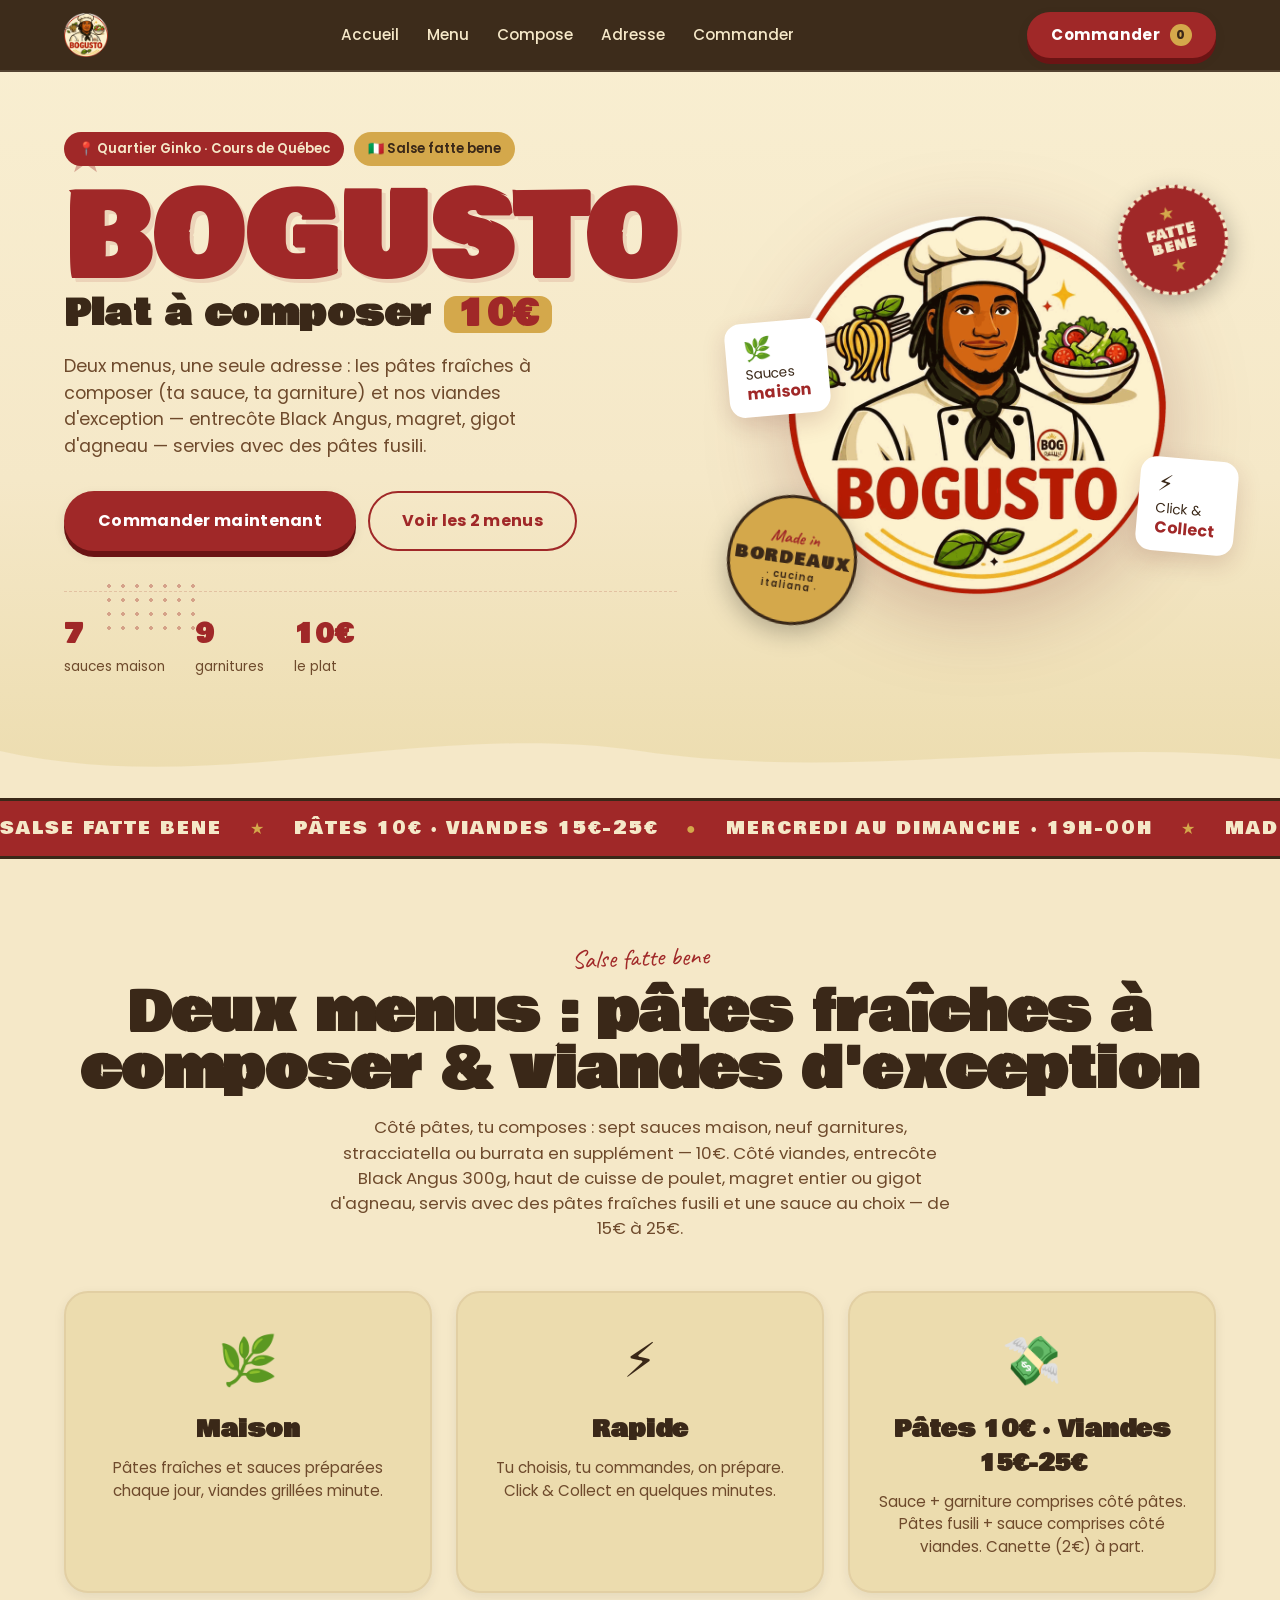
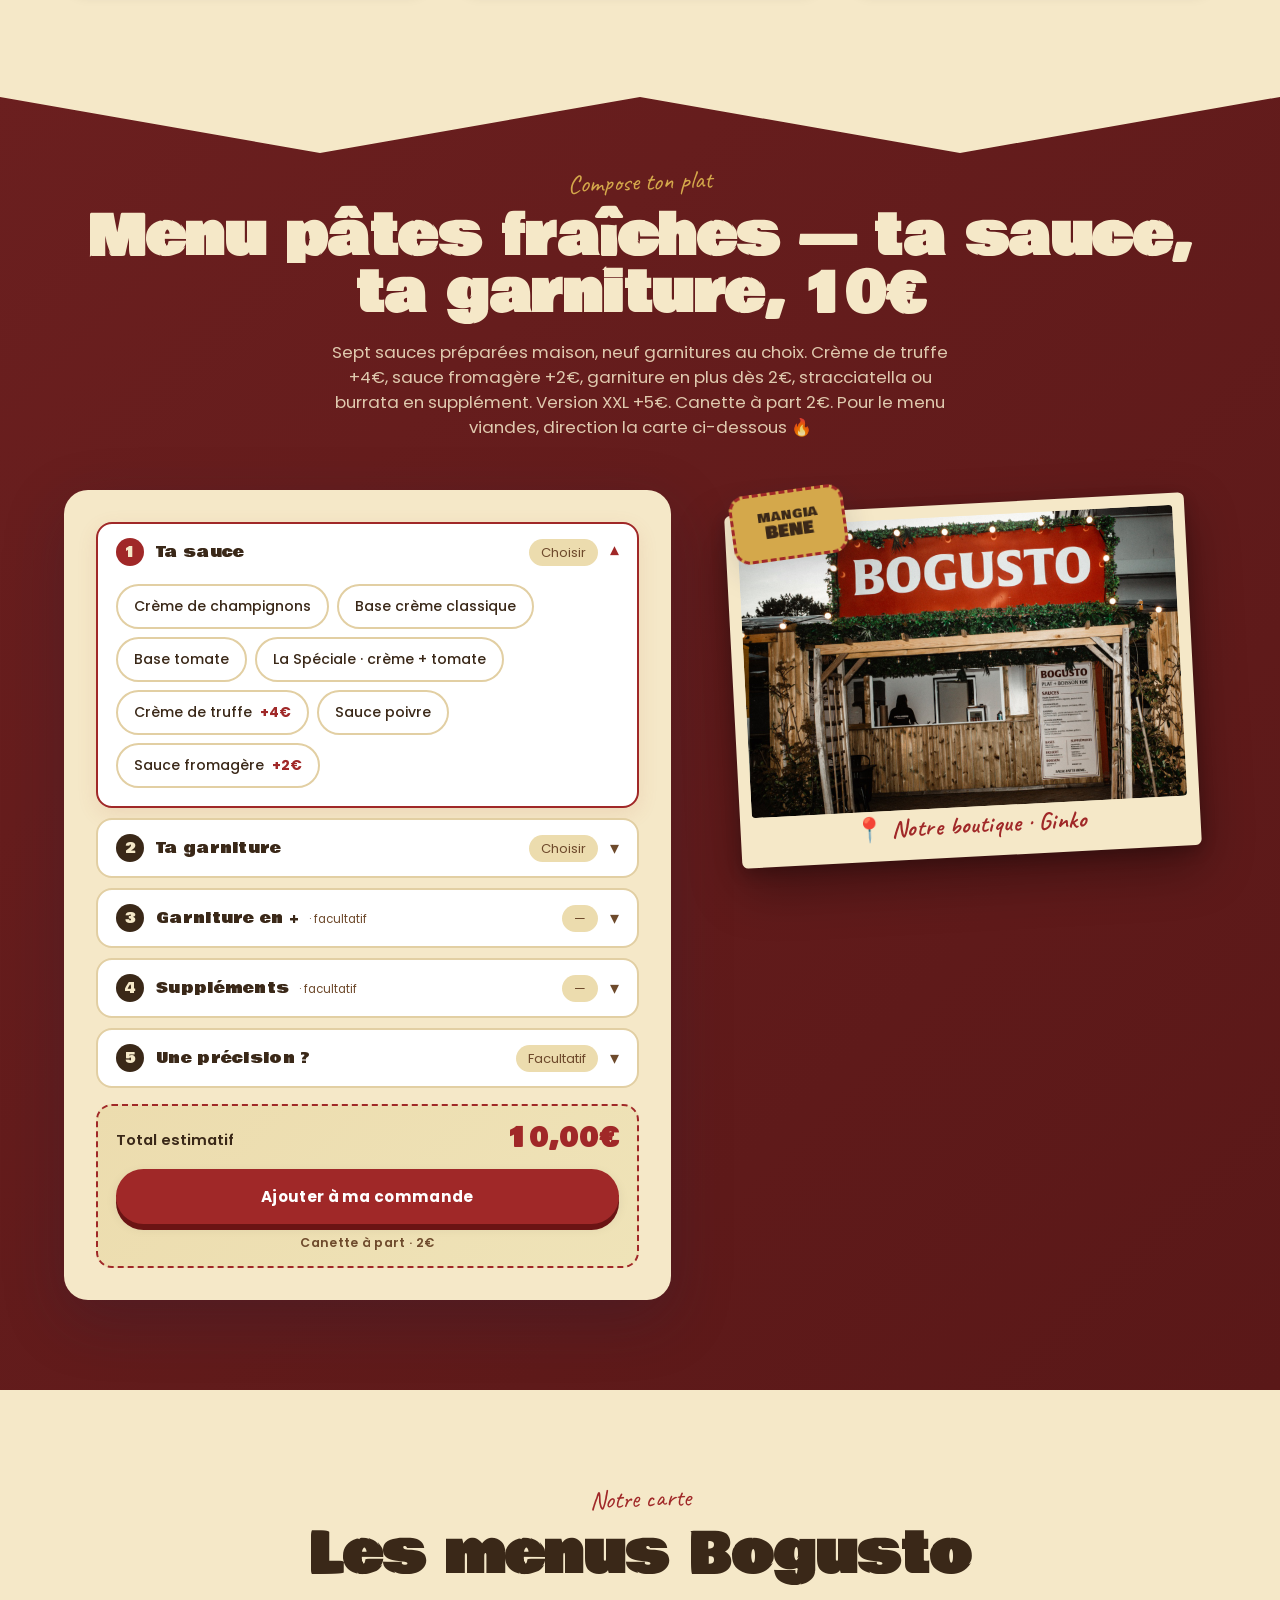
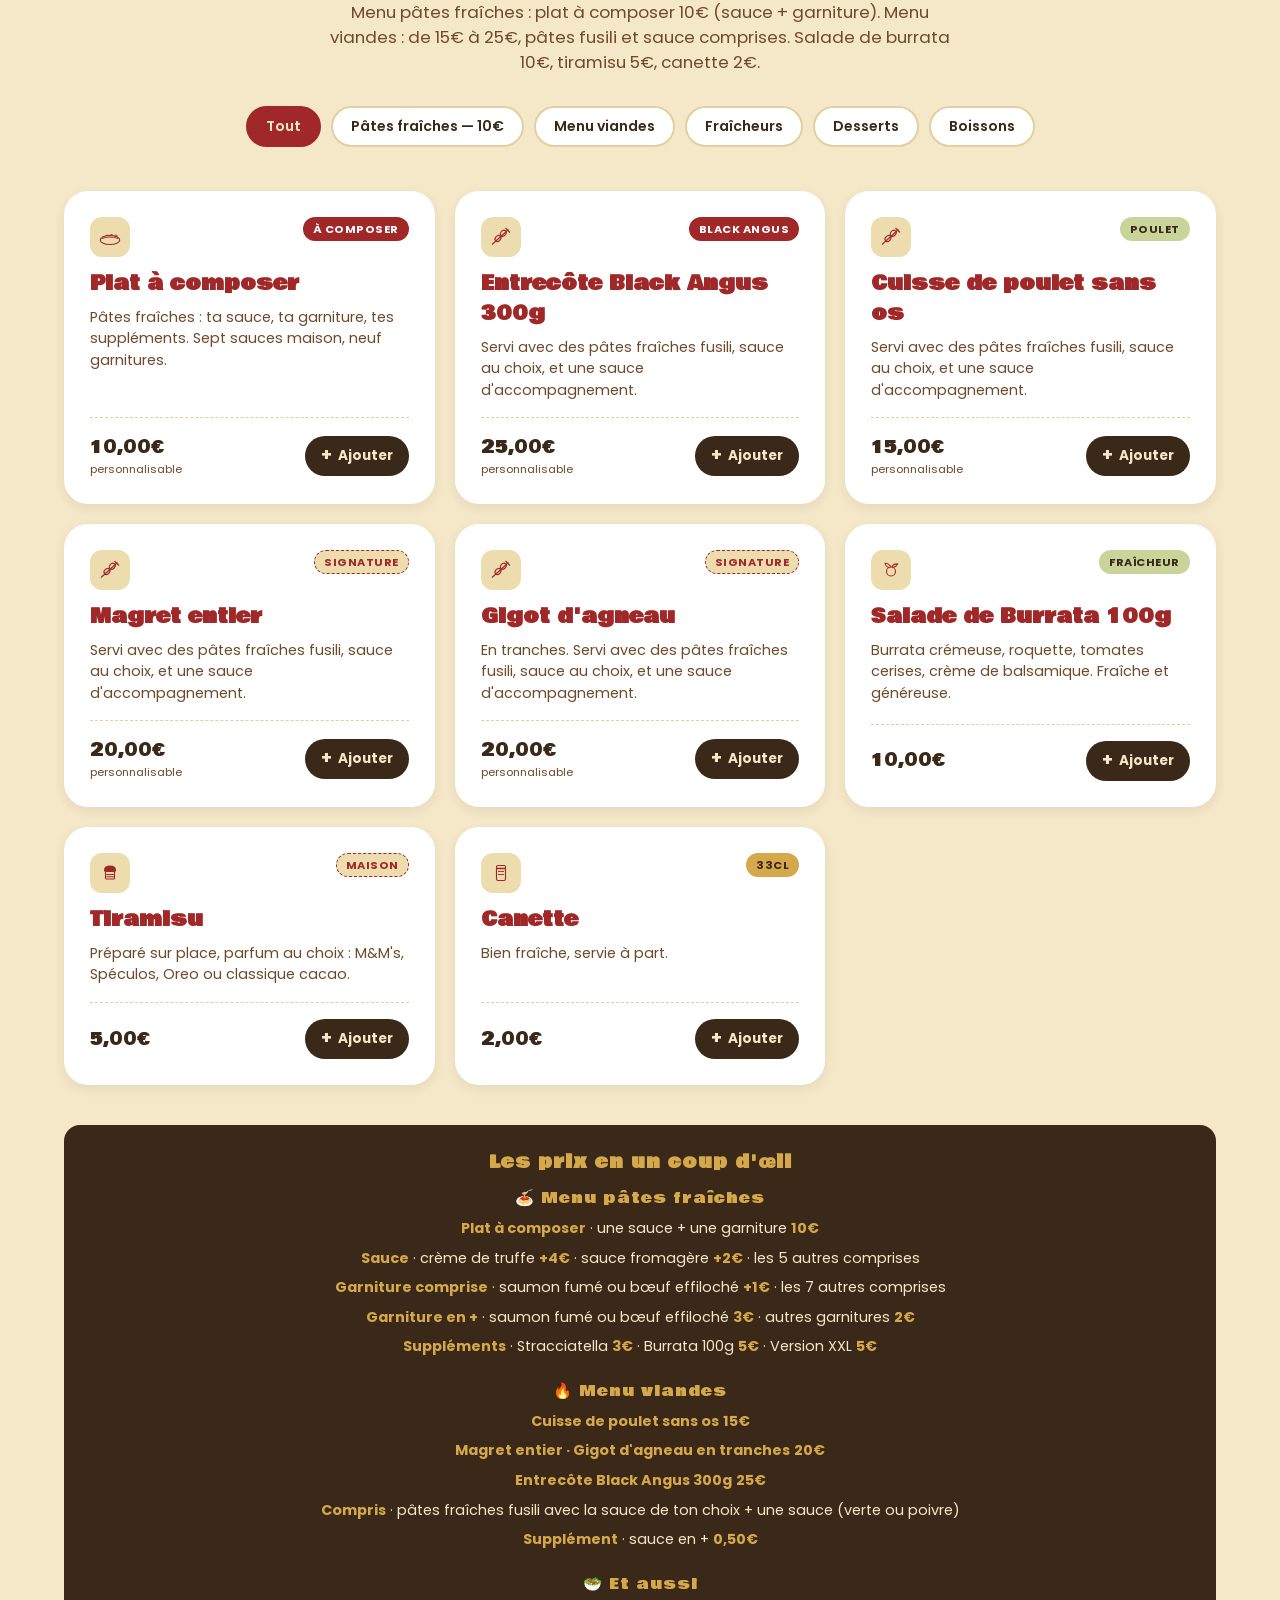
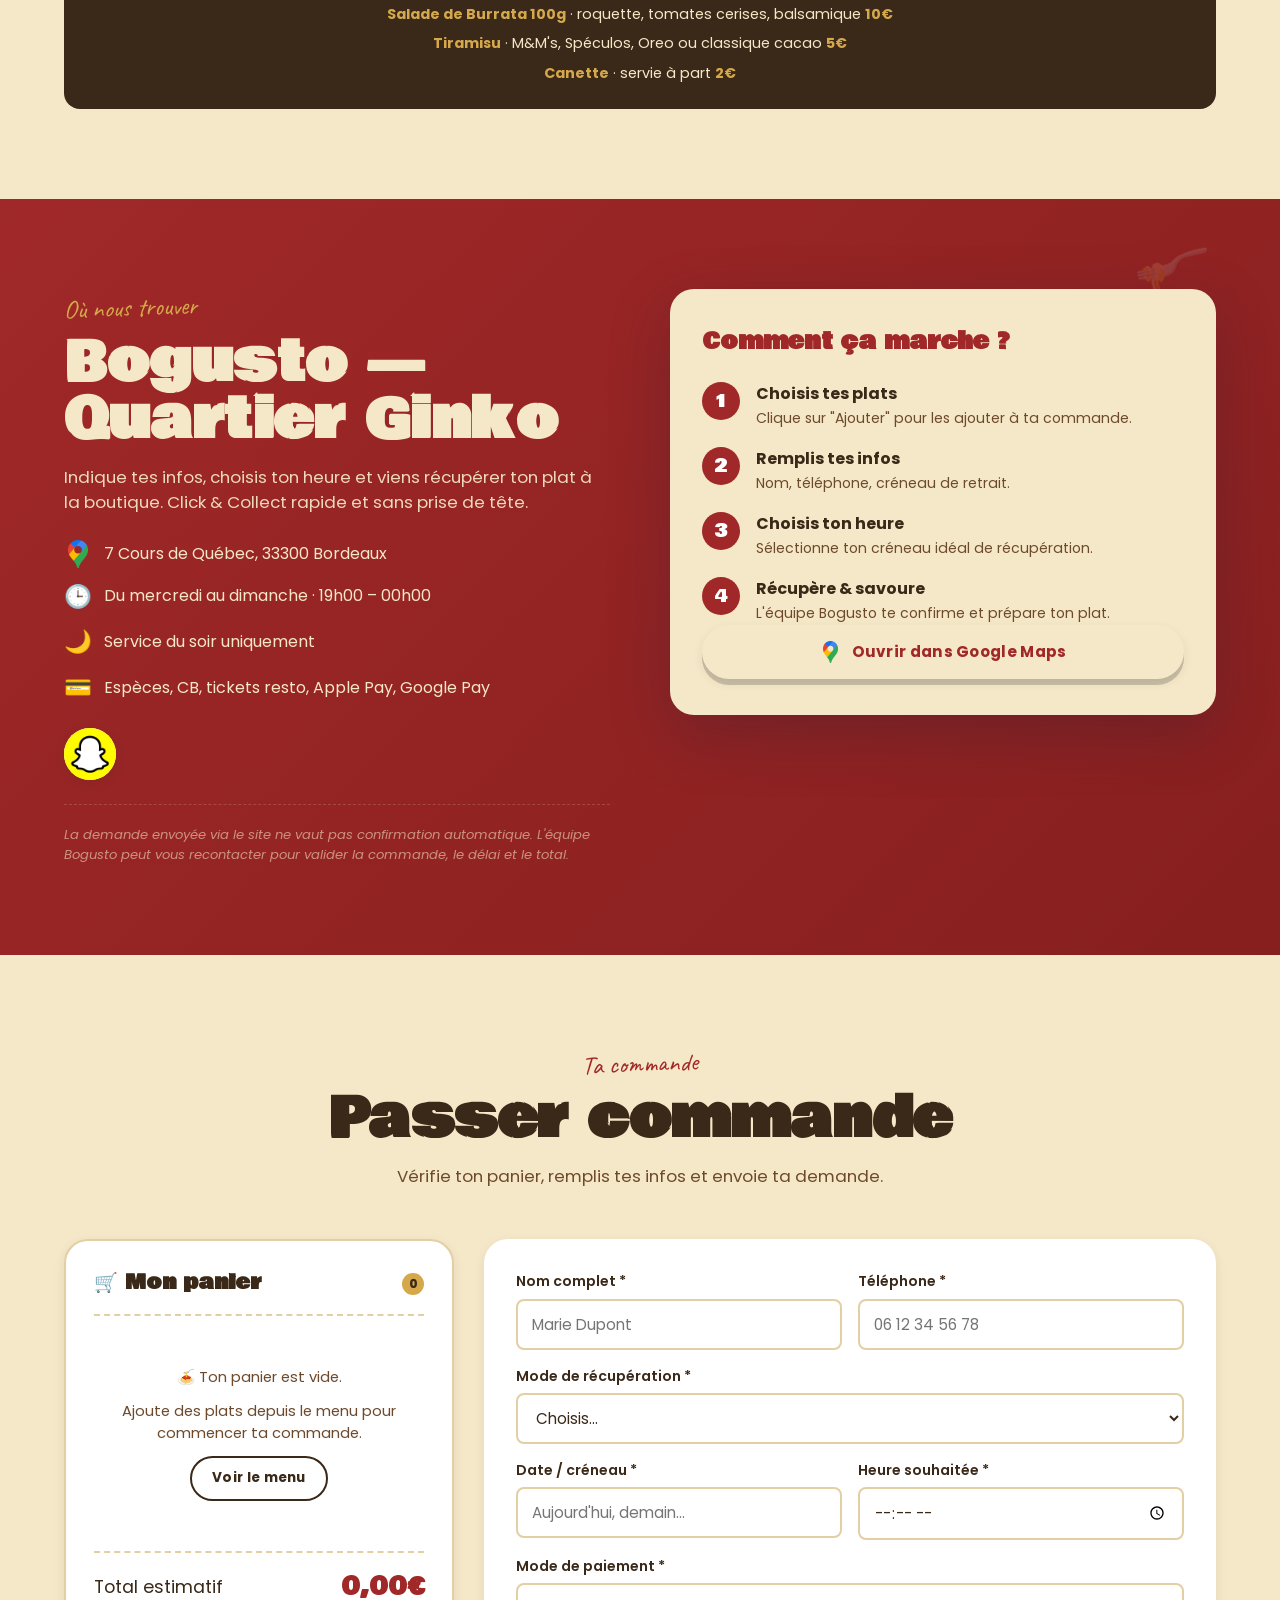
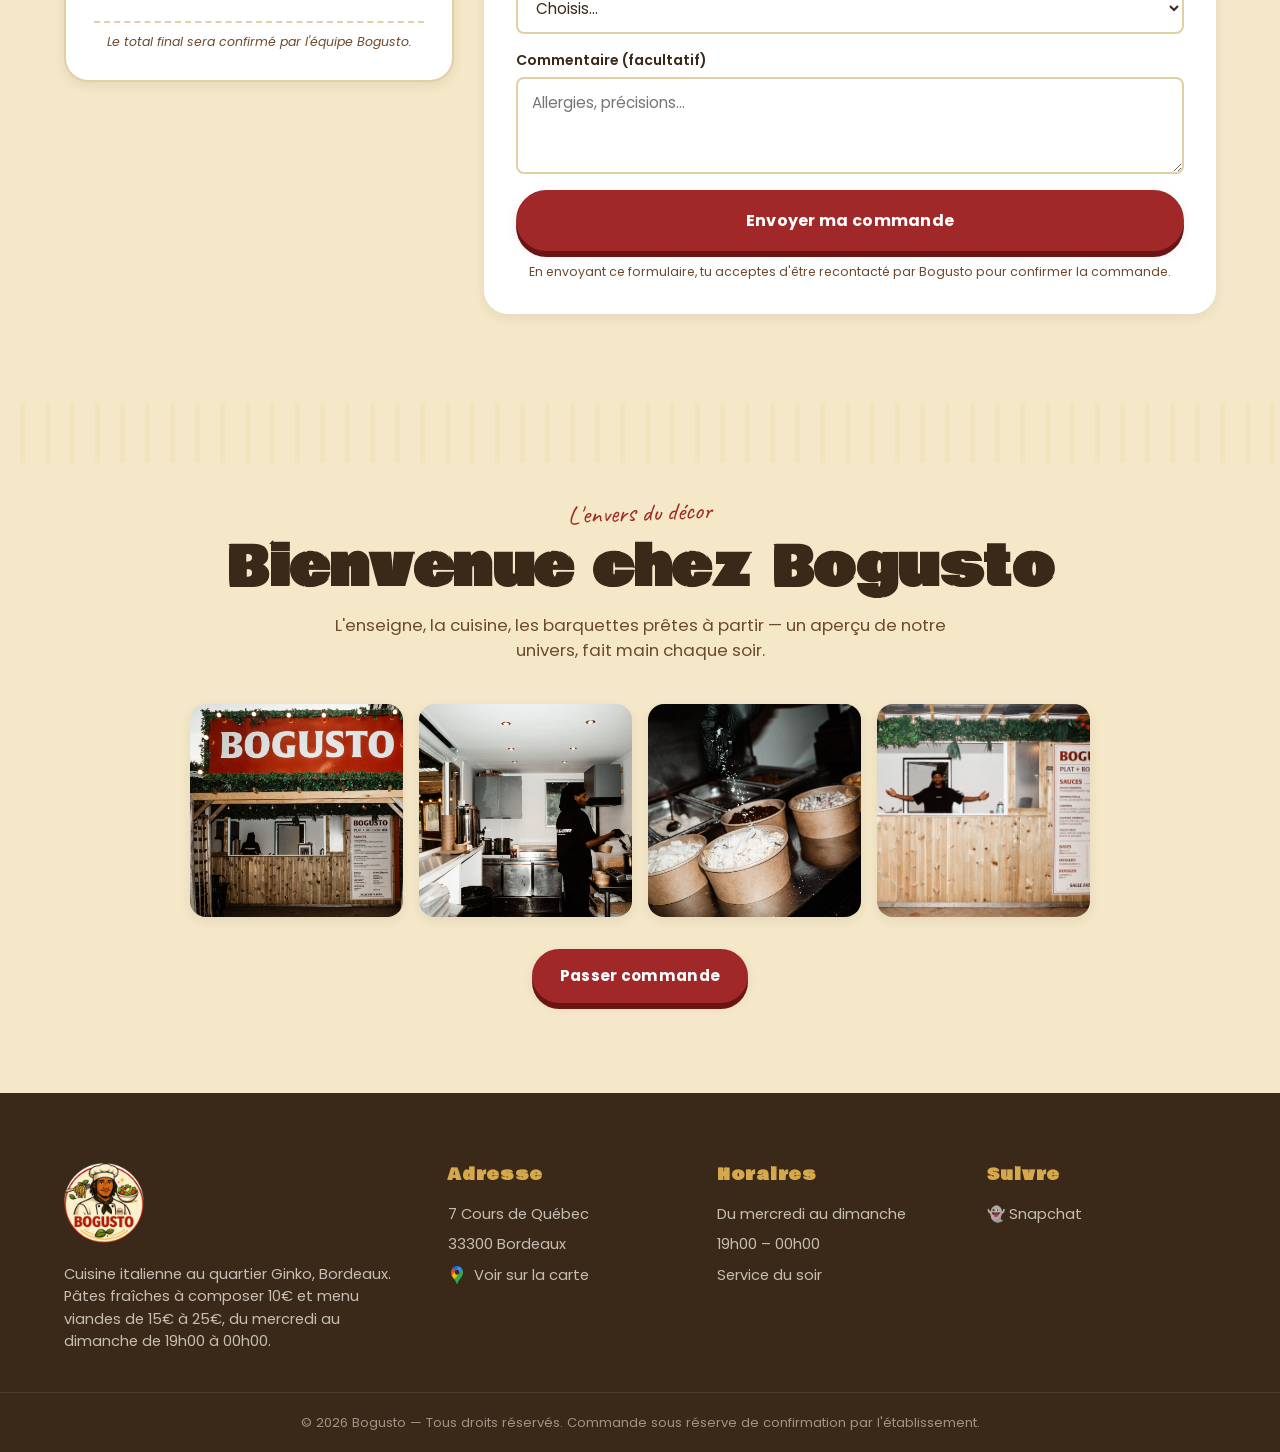
==== commit b8052384: "Nouveau logo détouré et renommage de la cuisse de poulet - assets/bogusto.png : nouveau logo rond, d" ====
--- a/index.html
+++ b/index.html
@@ -18,7 +18,7 @@
   <header class="header" id="header">
     <div class="container header__inner">
       <a href="#hero" class="logo">
-        <img src="assets/bogusto.svg" alt="Bogusto — Salse fatte bene" class="logo__img" />
+        <img src="assets/bogusto.png" alt="Bogusto — Salse fatte bene" class="logo__img" />
       </a>
 
       <nav class="nav" id="nav">
@@ -85,7 +85,7 @@
 
       <div class="hero__visual">
         <div class="hero__pizza hero__pizza--logo" aria-hidden="true">
-          <img src="assets/bogusto.svg" alt="Bogusto" class="hero__logo-img" />
+          <img src="assets/bogusto.png" alt="Bogusto" class="hero__logo-img" />
         </div>
 
         <div class="hero__bubble hero__bubble--1">
@@ -294,7 +294,7 @@
           <span><strong>Suppléments</strong> · Stracciatella <strong>3€</strong> · Burrata 100g <strong>5€</strong> · Version XXL <strong>5€</strong></span>
 
           <span class="menu__supplements-title">🔥 Menu viandes</span>
-          <span><strong>Haut de cuisse de poulet sans os</strong> <strong>15€</strong></span>
+          <span><strong>Cuisse de poulet sans os</strong> <strong>15€</strong></span>
           <span><strong>Magret entier · Gigot d'agneau en tranches</strong> <strong>20€</strong></span>
           <span><strong>Entrecôte Black Angus 300g</strong> <strong>25€</strong></span>
           <span><strong>Compris</strong> · pâtes fraîches fusili avec la sauce de ton choix + une sauce (verte ou poivre)</span>
@@ -501,7 +501,7 @@
     <div class="container footer__grid">
       <div class="footer__col">
         <a href="#hero" class="logo logo--footer">
-          <img src="assets/bogusto.svg" alt="Bogusto — Salse fatte bene" class="logo__img" />
+          <img src="assets/bogusto.png" alt="Bogusto — Salse fatte bene" class="logo__img" />
         </a>
         <p>Cuisine italienne au quartier Ginko, Bordeaux. Pâtes fraîches à composer 10€ et menu viandes de 15€ à 25€, du mercredi au dimanche de 19h00 à 00h00.</p>
       </div>
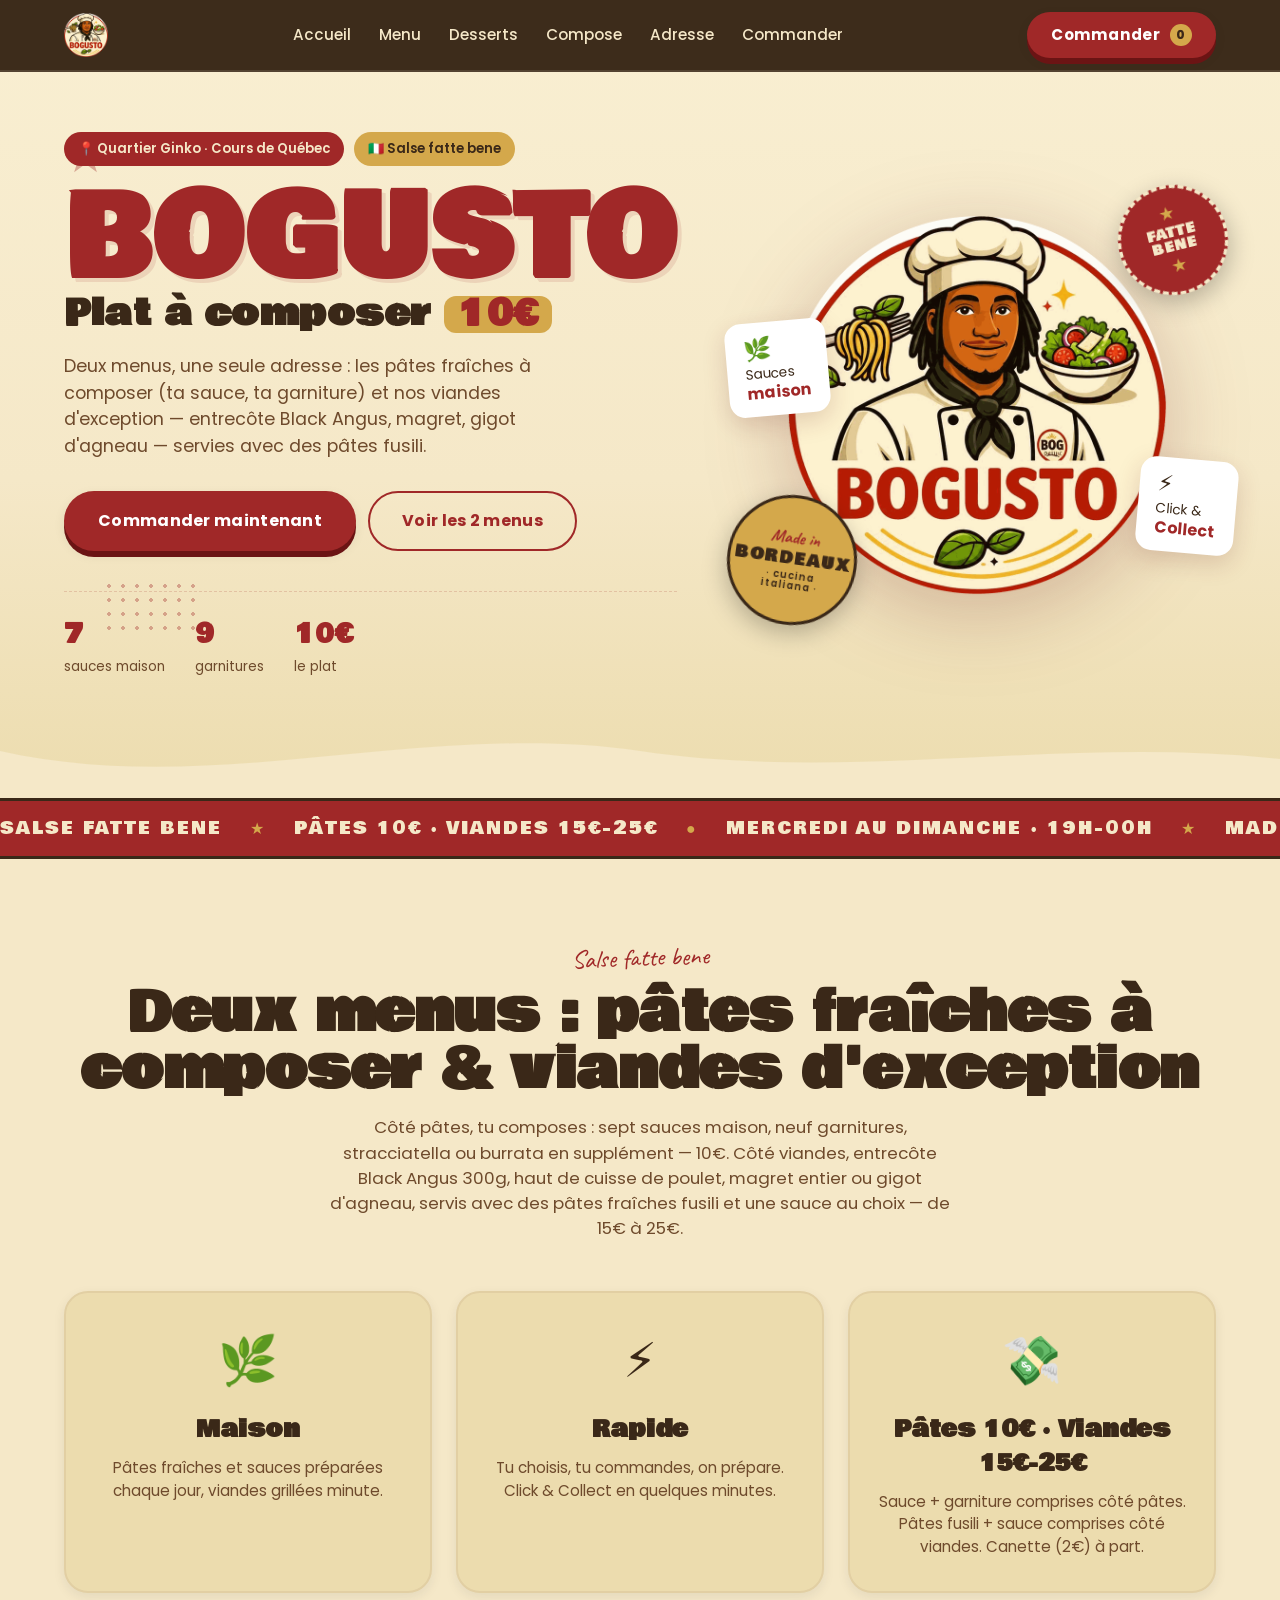
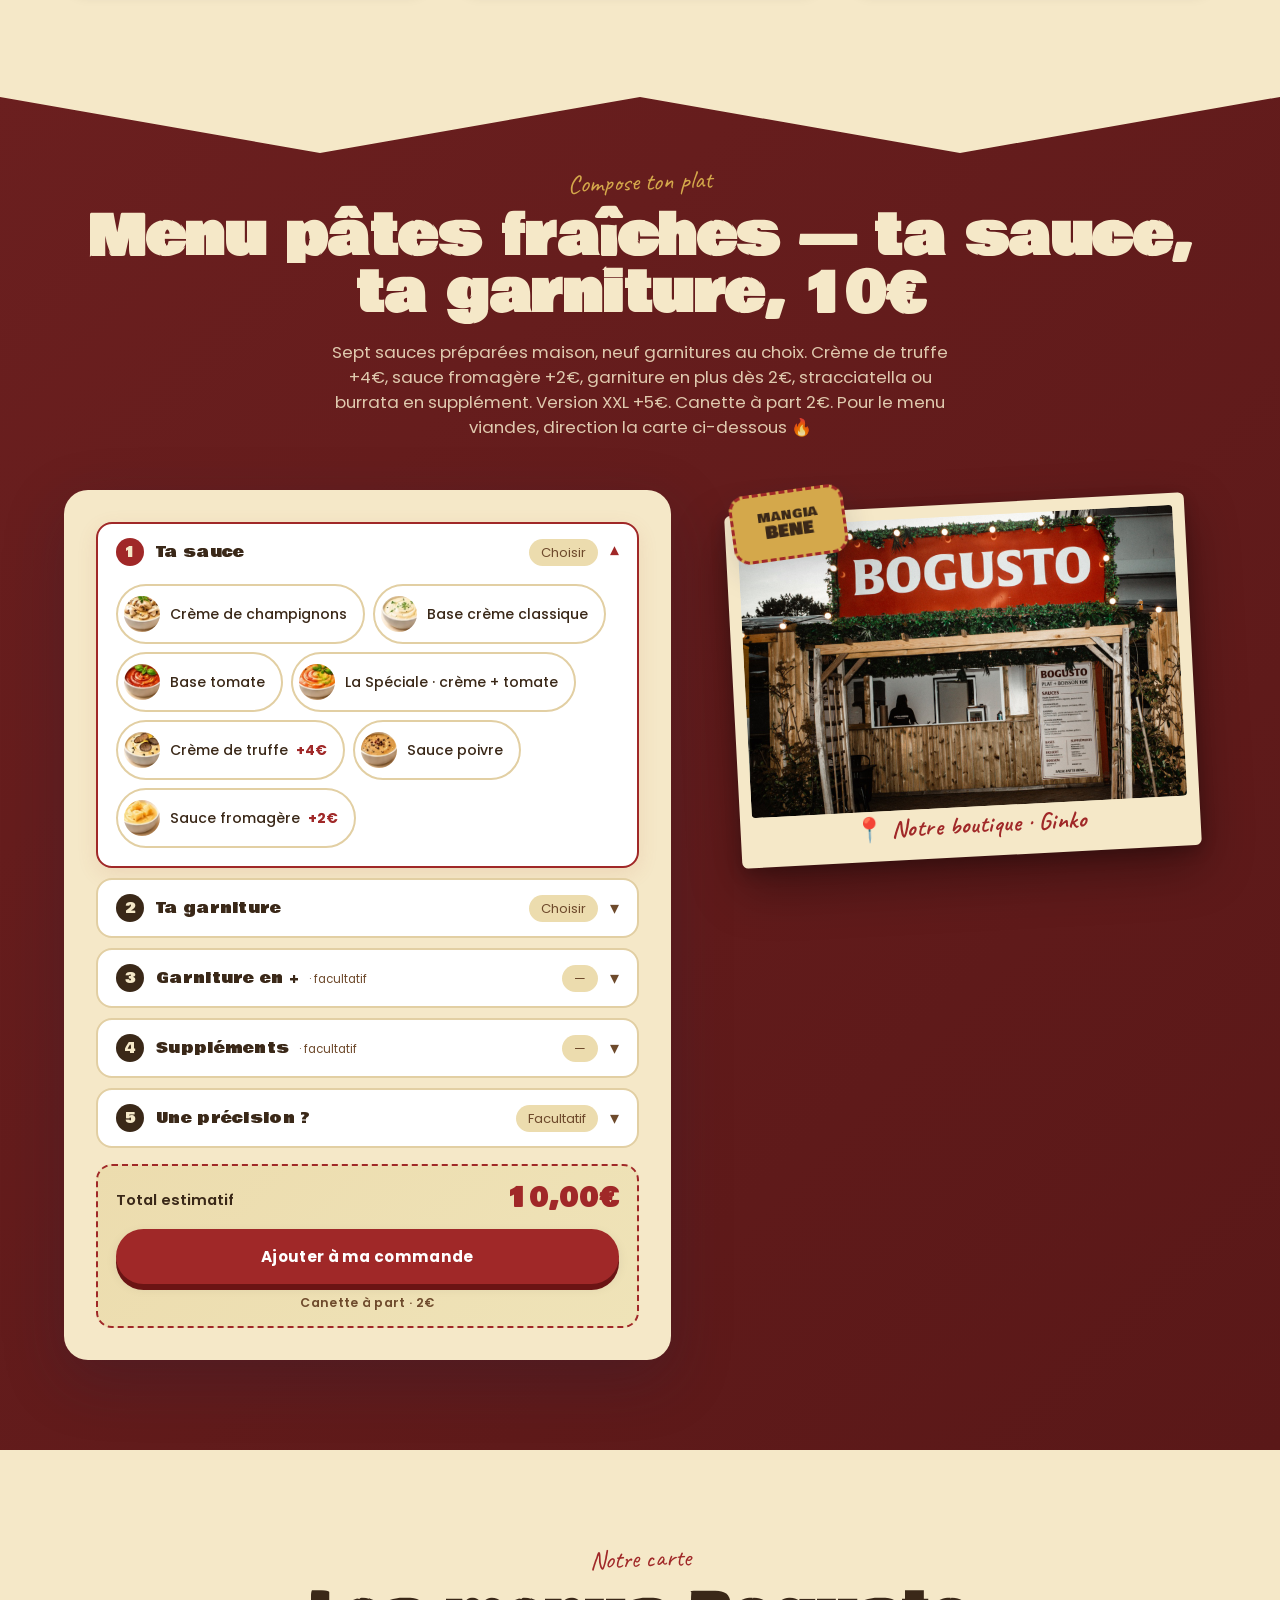
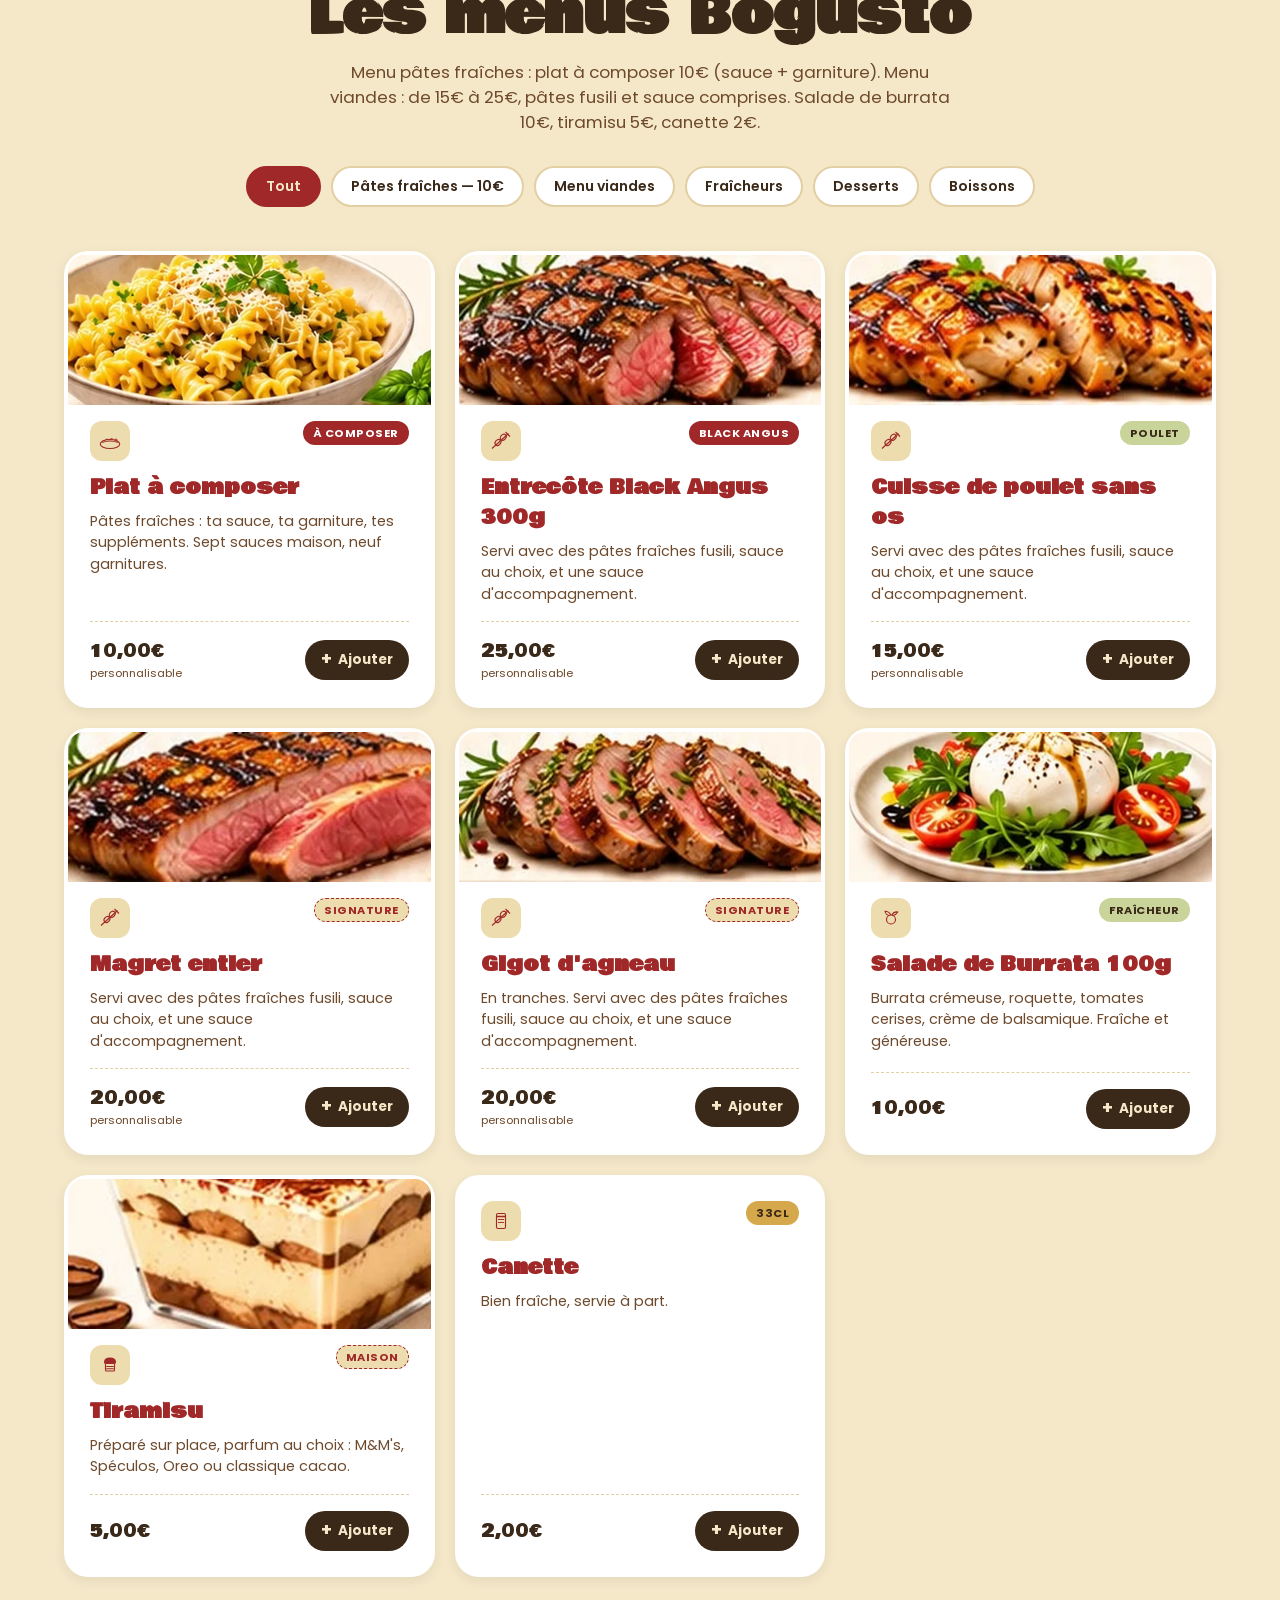
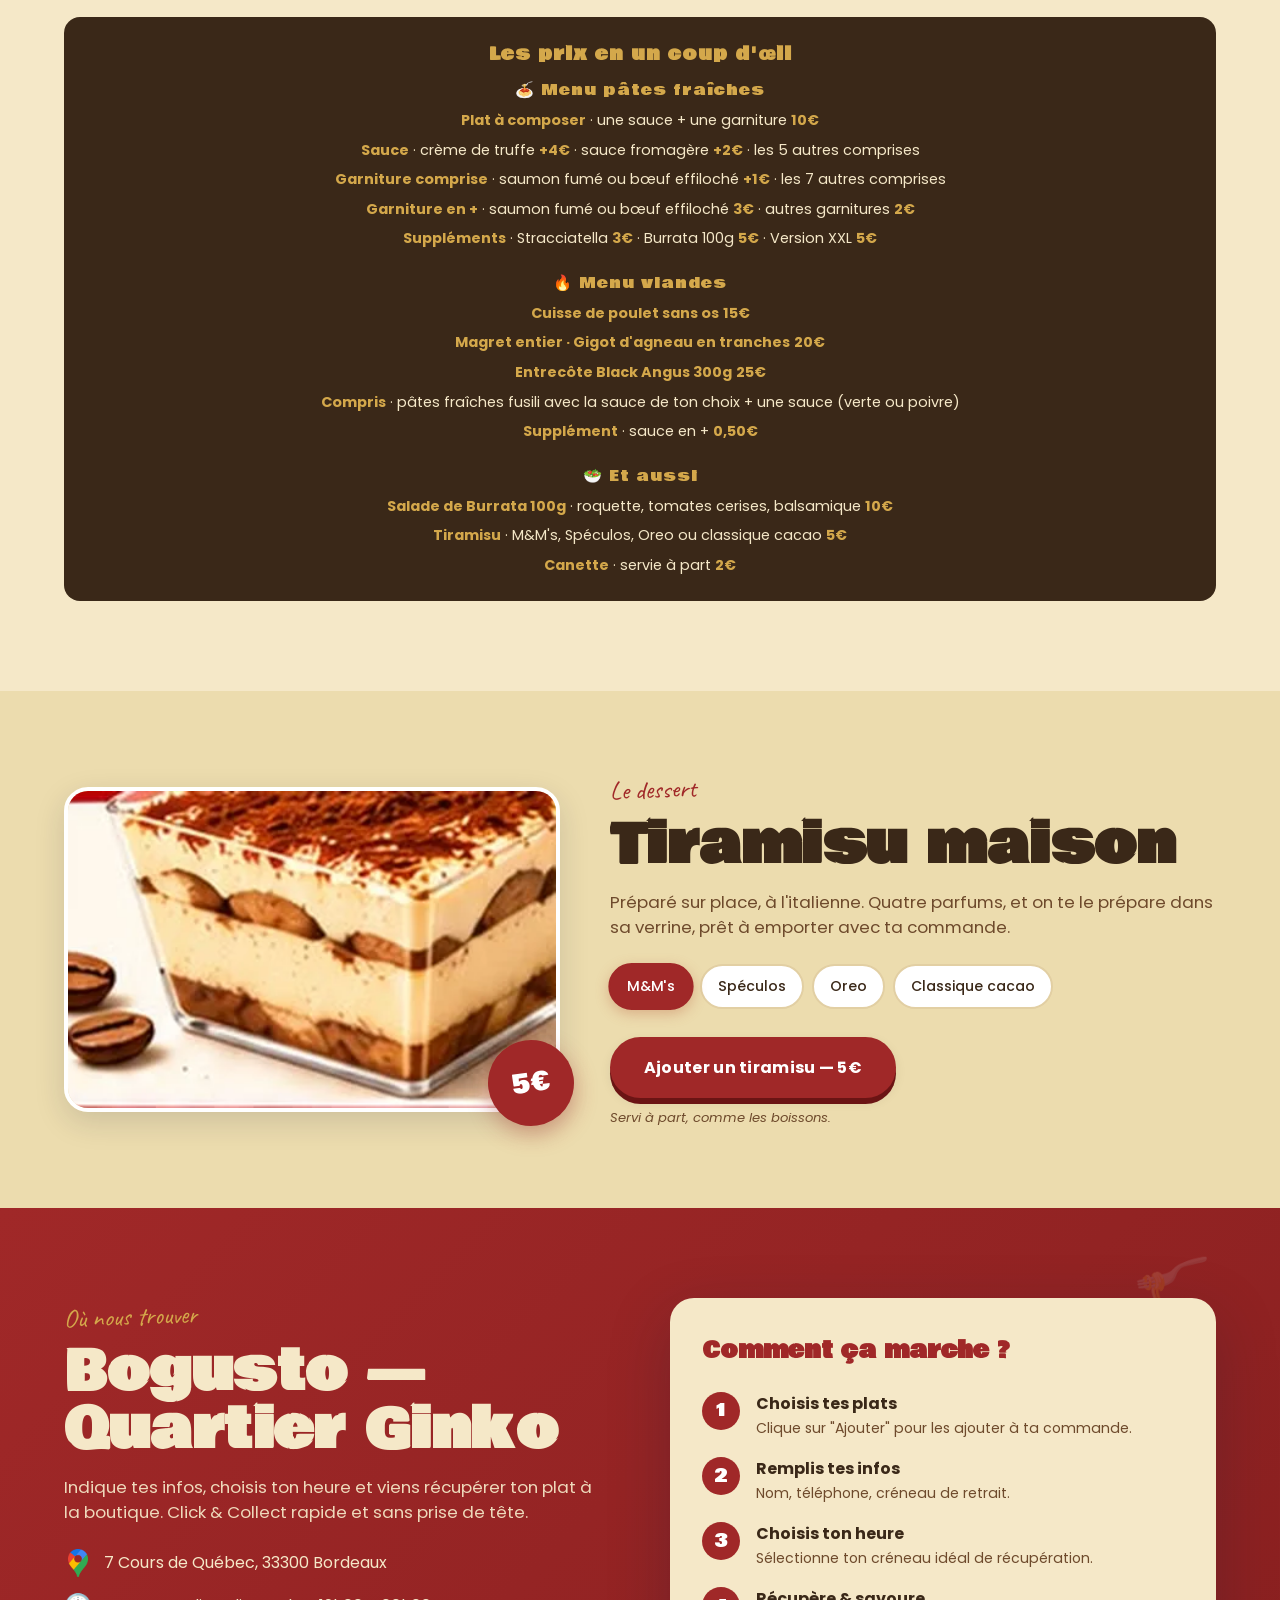
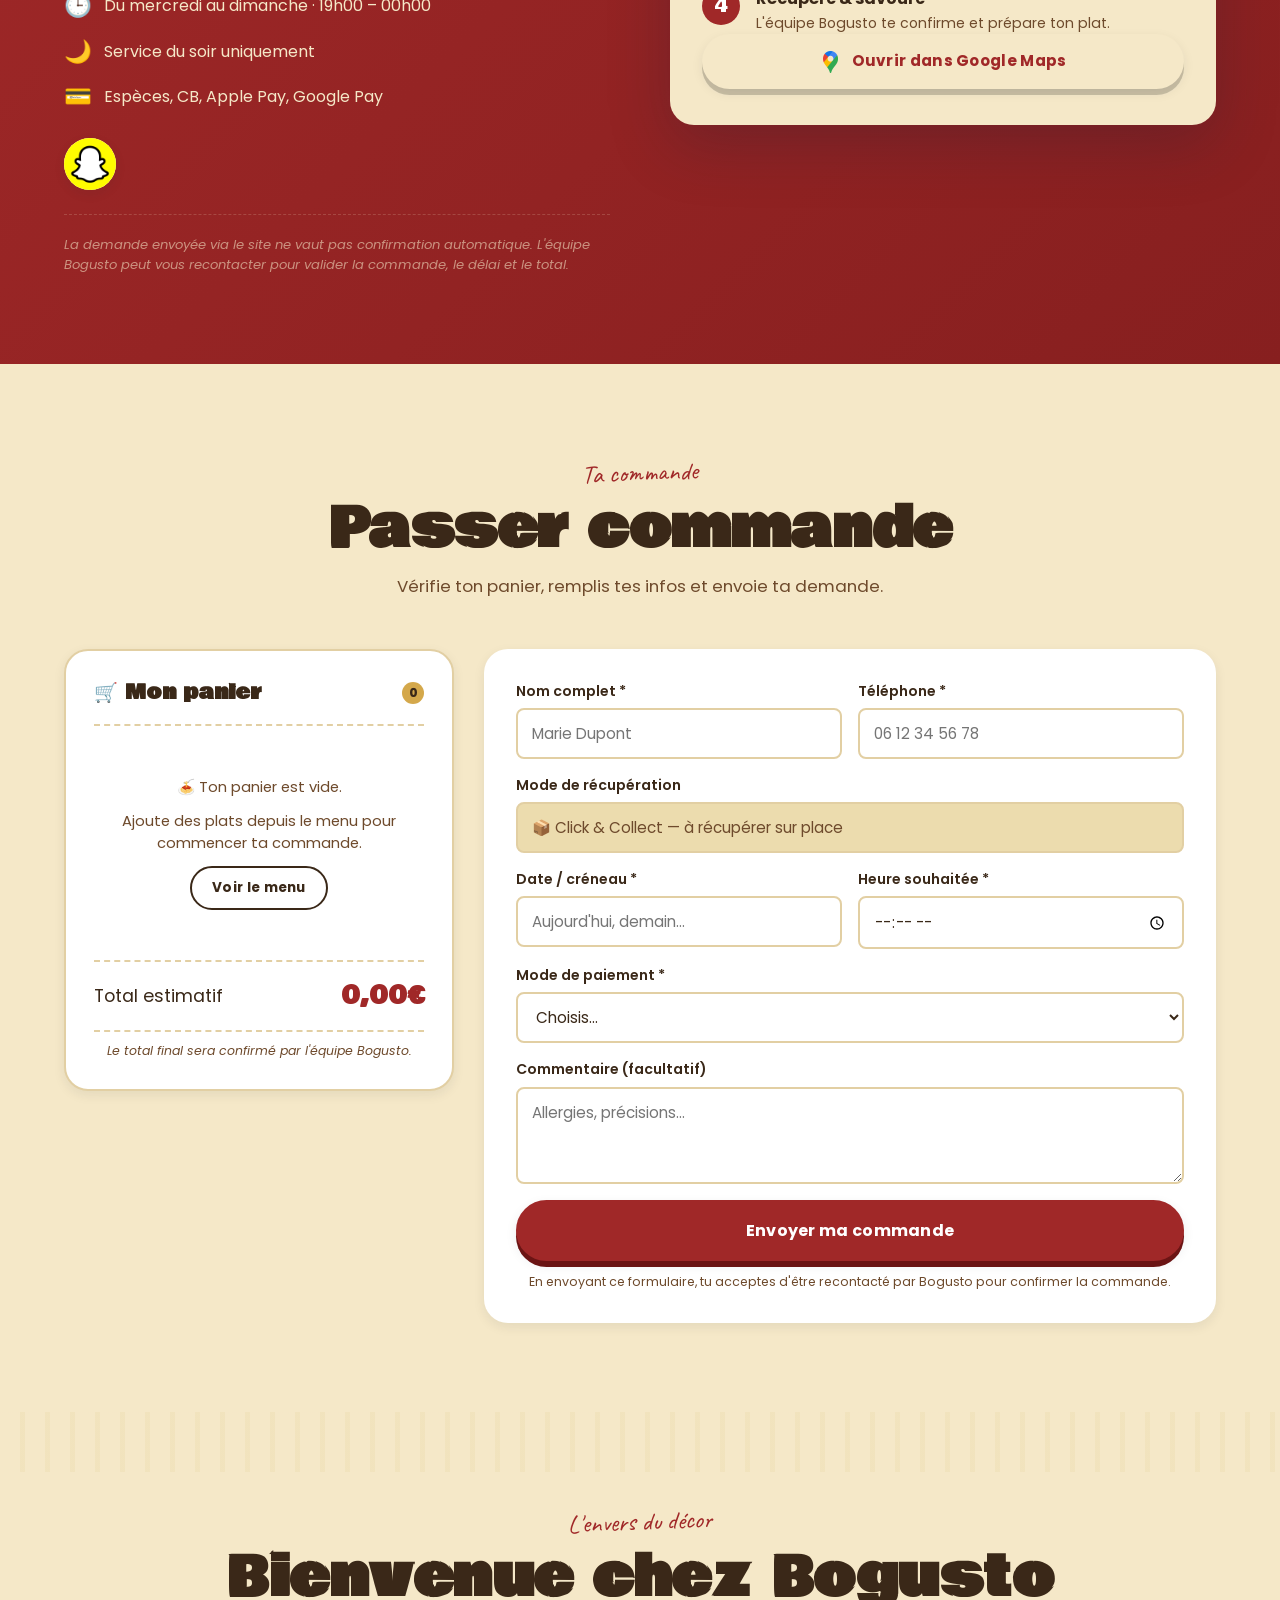
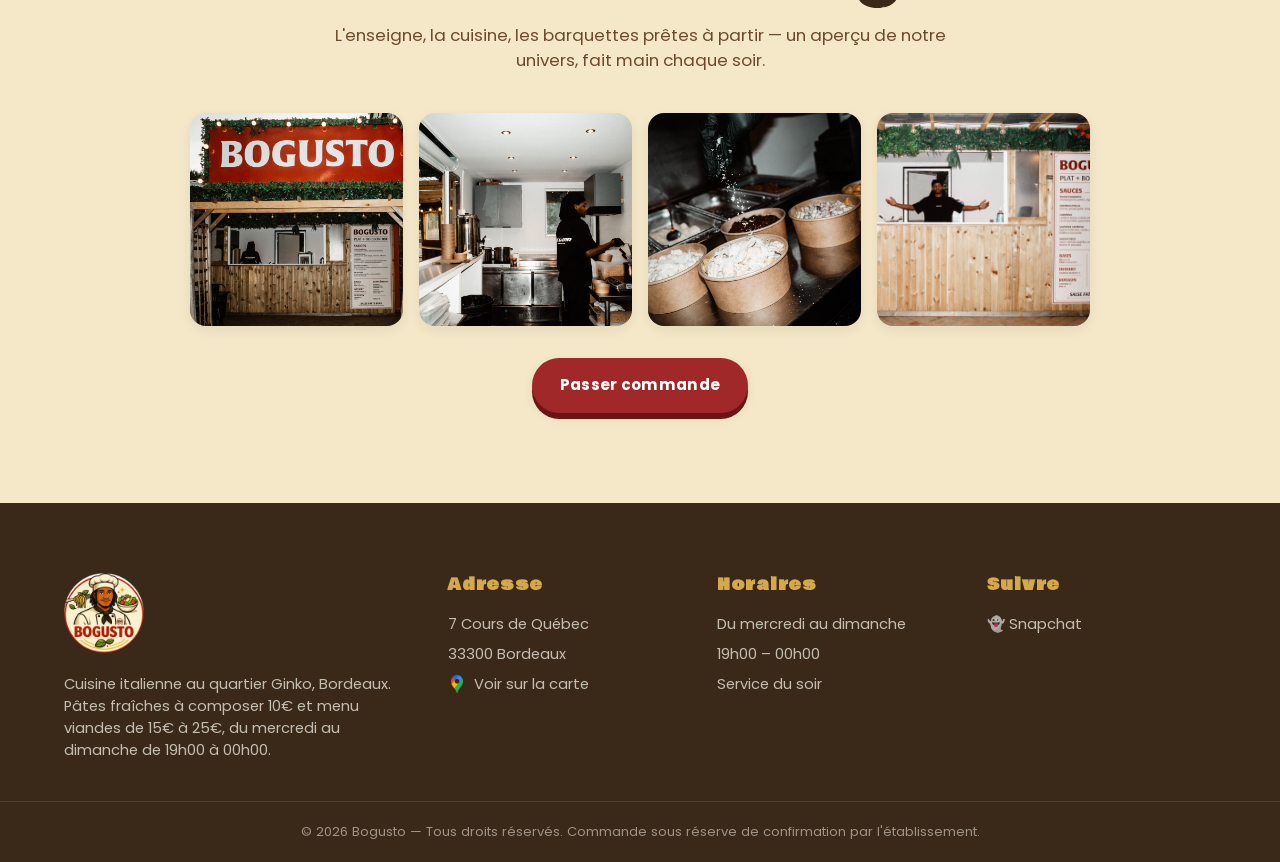
==== commit 5e7fb437: "Photos des plats, section desserts, pop-up « et avec ça ? » PHOTOS - 25 photos découpées dans les de" ====
--- a/index.html
+++ b/index.html
@@ -24,6 +24,7 @@
       <nav class="nav" id="nav">
         <a href="#hero" class="nav__link">Accueil</a>
         <a href="#menu" class="nav__link">Menu</a>
+        <a href="#desserts" class="nav__link">Desserts</a>
         <a href="#compose" class="nav__link">Compose</a>
         <a href="#livraison" class="nav__link">Adresse</a>
         <a href="#commander" class="nav__link">Commander</a>
@@ -309,6 +310,32 @@
     </div>
   </section>
 
+  <!-- ============ DESSERTS ============ -->
+  <section class="desserts" id="desserts">
+    <div class="container desserts__grid">
+      <div class="desserts__visual">
+        <img src="assets/plats/tiramisu.webp" alt="Tiramisu Bogusto" loading="lazy" />
+        <span class="desserts__prix">5€</span>
+      </div>
+
+      <div class="desserts__content">
+        <span class="eyebrow">Le dessert</span>
+        <h2 class="section-title">Tiramisu maison</h2>
+        <p class="section-lead">
+          Préparé sur place, à l'italienne. Quatre parfums, et on te le prépare
+          dans sa verrine, prêt à emporter avec ta commande.
+        </p>
+
+        <div class="desserts__parfums" id="dessertsParfums"></div>
+
+        <div class="desserts__cta">
+          <button class="btn btn--primary btn--large" id="dessertAdd">Ajouter un tiramisu — 5€</button>
+          <p class="desserts__note">Servi à part, comme les boissons.</p>
+        </div>
+      </div>
+    </div>
+  </section>
+
   <!-- ============ DELIVERY / ADDRESS ============ -->
   <section class="delivery" id="livraison">
     <div class="container delivery__grid">
@@ -326,7 +353,7 @@
           </li>
           <li><span>🕒</span> Du mercredi au dimanche · 19h00 – 00h00</li>
           <li><span>🌙</span> Service du soir uniquement</li>
-          <li><span>💳</span> Espèces, CB, tickets resto, Apple Pay, Google Pay</li>
+          <li><span>💳</span> Espèces, CB, Apple Pay, Google Pay</li>
         </ul>
 
         <div class="delivery__social">
@@ -390,12 +417,7 @@
         </aside>
 
         <!-- FORM -->
-        <form class="orderform" id="orderForm" action="https://api.web3forms.com/submit" method="POST">
-          <input type="hidden" name="access_key" value="REMPLACER_PAR_LA_CLE_WEB3FORMS" />
-          <input type="hidden" name="subject" value="Nouvelle commande Bogusto" />
-          <input type="hidden" name="from_name" value="Site Bogusto" />
-          <input type="hidden" name="commande_resume" id="commandeResume" value="" />
-          <input type="hidden" name="total_estimatif" id="totalEstimatif" value="0,00€" />
+        <form class="orderform" id="orderForm" method="POST" novalidate="false">
           <input type="checkbox" name="botcheck" class="hidden" style="display: none;" tabindex="-1" autocomplete="off" />
 
           <div class="orderform__row">
@@ -410,13 +432,9 @@
           </div>
 
           <label>
-            <span>Mode de récupération *</span>
-            <select name="mode" required>
-              <option value="">Choisis...</option>
-              <option value="Manger sur place">🍽️ Manger sur place</option>
-              <option value="Click & Collect">📦 Click & Collect — à récupérer</option>
-              <option value="À emporter">🥡 À emporter</option>
-            </select>
+            <span>Mode de récupération</span>
+            <input type="text" value="📦 Click &amp; Collect — à récupérer sur place" readonly tabindex="-1" class="champ-fige" />
+            <input type="hidden" name="mode" value="Click &amp; Collect" />
           </label>
 
           <div class="orderform__row">
@@ -436,7 +454,6 @@
               <option value="">Choisis...</option>
               <option value="Espèces">Espèces sur place</option>
               <option value="CB">Carte bancaire</option>
-              <option value="Ticket resto">Ticket restaurant</option>
               <option value="Apple/Google Pay">Apple / Google Pay</option>
             </select>
           </label>
@@ -457,6 +474,7 @@
           <div class="orderform__success" id="orderSuccess" hidden>
             <div class="success-icon">✓</div>
             <h3>Commande envoyée !</h3>
+            <p class="order-numero">Numéro de commande<br /><strong id="orderNumero">—</strong></p>
             <p>L'équipe Bogusto revient vers toi pour confirmer le créneau et le total. Merci pour ta confiance 🍝</p>
           </div>
         </form>
--- a/style.css
+++ b/style.css
@@ -2374,3 +2374,141 @@
 }
 .product__add--out::before { content: none; }
 .product__add--out:hover { background: var(--c-grey-light); transform: none; }
+
+/* Numéro de commande sur l'écran de confirmation */
+.order-numero {
+  font-size: 0.85rem;
+  color: var(--c-grey);
+  text-align: center;
+  margin: 10px 0 14px;
+  letter-spacing: 1px;
+}
+.order-numero strong {
+  display: inline-block;
+  margin-top: 6px;
+  font-family: var(--font-display);
+  font-size: 2rem;
+  letter-spacing: 2px;
+  color: var(--c-orange);
+}
+
+/* ============================================
+   V11 — Photos des plats, pop-up « et avec ça ? », section desserts
+   ============================================ */
+
+/* ---- vignette dans les chips du builder et des modales ---- */
+.chip--photo {
+  display: inline-flex;
+  align-items: center;
+  gap: 10px;
+  padding-left: 6px;
+}
+.chip__img {
+  width: 36px;
+  height: 36px;
+  border-radius: 50%;
+  object-fit: cover;
+  flex: 0 0 auto;
+  background: var(--c-cream);
+}
+.chip--out .chip__img { filter: grayscale(1); opacity: 0.55; }
+
+/* ---- photo en tête de card ---- */
+.product__photo {
+  margin: -22px -22px 16px;
+  height: 150px;
+  overflow: hidden;
+  border-radius: var(--radius) var(--radius) 0 0;
+  background: var(--c-cream-alt);
+}
+.product__photo img {
+  width: 100%;
+  height: 100%;
+  object-fit: cover;
+  transition: transform 0.45s ease;
+}
+.product:hover .product__photo img { transform: scale(1.05); }
+.product--out .product__photo img { filter: grayscale(0.85); opacity: 0.6; }
+
+/* ---- pop-up « et avec ça ? » ---- */
+.extras { display: flex; flex-direction: column; gap: 10px; margin-top: 4px; }
+.extra {
+  display: flex;
+  align-items: center;
+  gap: 14px;
+  width: 100%;
+  padding: 10px 16px 10px 10px;
+  border: 2px solid var(--c-grey-light);
+  border-radius: 999px;
+  background: #fff;
+  cursor: pointer;
+  text-align: left;
+  transition: all 0.2s cubic-bezier(0.16, 1, 0.3, 1);
+}
+.extra:hover { border-color: var(--c-orange); transform: translateY(-2px); }
+.extra__img {
+  width: 52px; height: 52px;
+  border-radius: 50%;
+  object-fit: cover;
+  flex: 0 0 auto;
+  background: var(--c-cream-alt);
+}
+.extra__img--vide {
+  display: block;
+  background: var(--c-cream-alt) radial-gradient(circle at 50% 42%, var(--c-cream) 38%, transparent 39%);
+}
+.extra__txt { flex: 1; min-width: 0; }
+.extra__nom { display: block; font-weight: 700; font-size: 1rem; color: var(--c-deep); }
+.extra__detail { display: block; font-size: 0.8rem; color: var(--c-grey); margin-top: 2px; }
+.extra__prix {
+  font-family: var(--font-display);
+  font-size: 1.15rem;
+  color: var(--c-orange);
+  white-space: nowrap;
+}
+
+/* ---- section desserts ---- */
+.desserts { background: var(--c-cream-alt); padding: 80px 0; }
+.desserts__grid {
+  display: grid;
+  grid-template-columns: 0.9fr 1.1fr;
+  gap: 50px;
+  align-items: center;
+}
+.desserts__visual { position: relative; }
+.desserts__visual img {
+  width: 100%;
+  border-radius: var(--radius-lg);
+  border: 4px solid #fff;
+  box-shadow: var(--shadow);
+}
+.desserts__prix {
+  position: absolute;
+  right: -14px;
+  bottom: -14px;
+  width: 86px; height: 86px;
+  display: flex; align-items: center; justify-content: center;
+  border-radius: 50%;
+  background: var(--c-orange);
+  color: #fff;
+  font-family: var(--font-display);
+  font-size: 1.6rem;
+  box-shadow: 0 8px 22px rgba(160, 40, 40, 0.35);
+  transform: rotate(-8deg);
+}
+.desserts__parfums { display: flex; flex-wrap: wrap; gap: 8px; margin: 24px 0 28px; }
+.desserts__cta { display: flex; flex-direction: column; align-items: flex-start; gap: 10px; }
+.desserts__note { font-size: 0.82rem; color: var(--c-grey); font-style: italic; }
+
+/* ---- champ non modifiable du formulaire ---- */
+.champ-fige {
+  background: var(--c-cream-alt) !important;
+  color: var(--c-grey) !important;
+  cursor: default;
+}
+
+@media (max-width: 860px) {
+  .desserts__grid { grid-template-columns: 1fr; gap: 34px; }
+  .desserts__visual { max-width: 380px; margin: 0 auto; }
+  .product__photo { height: 130px; }
+}
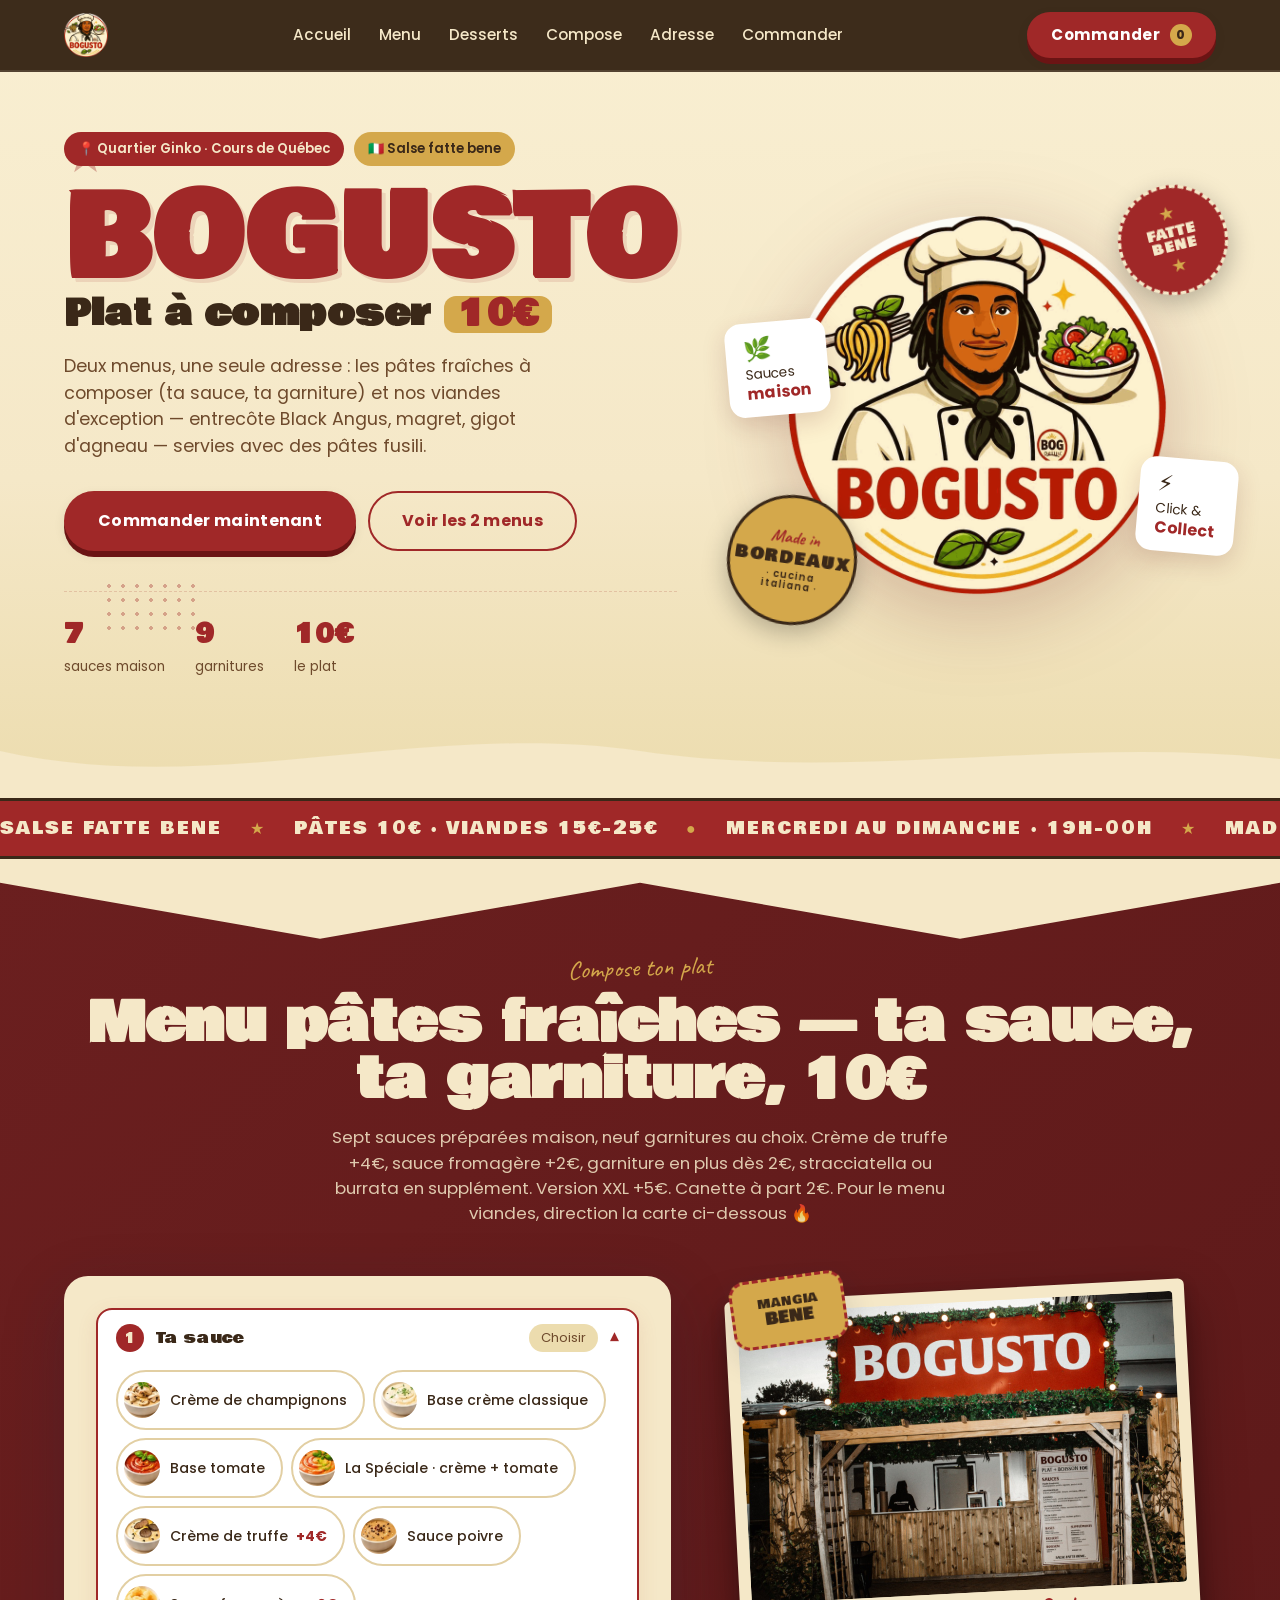
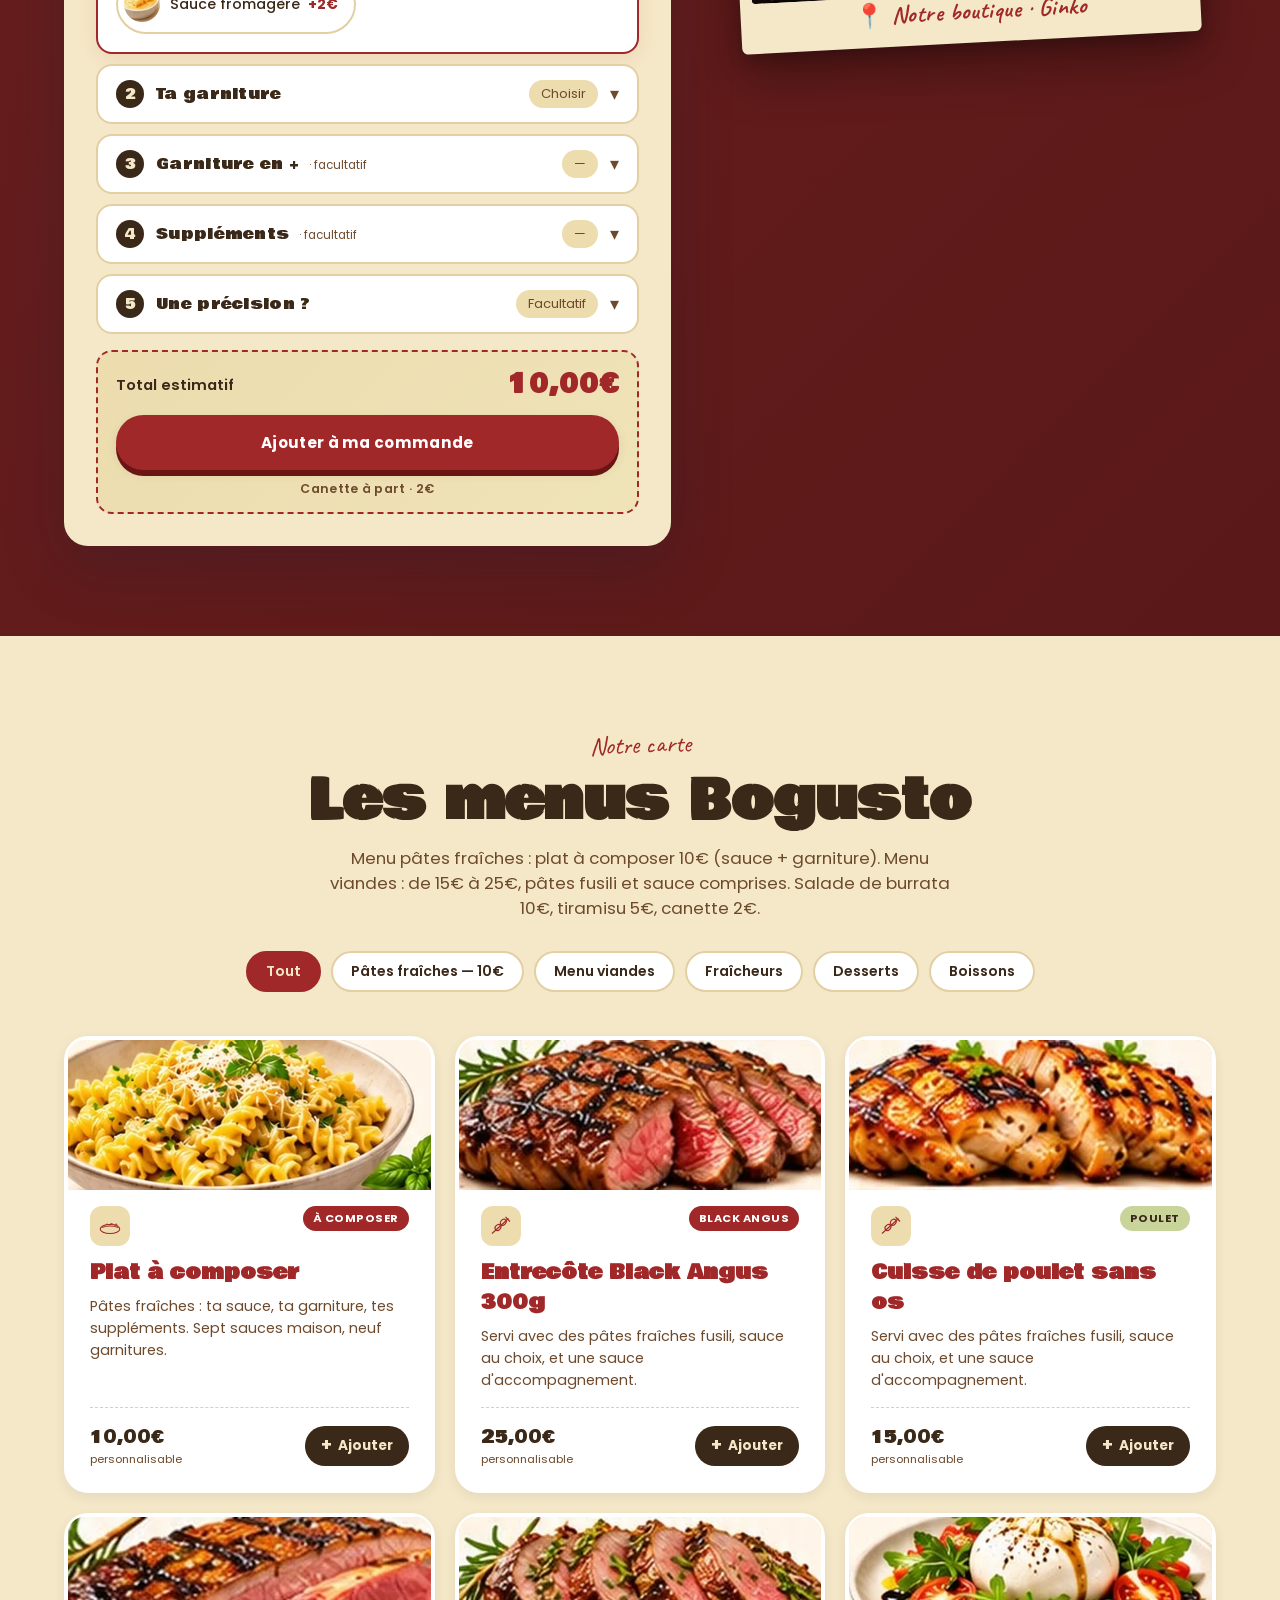
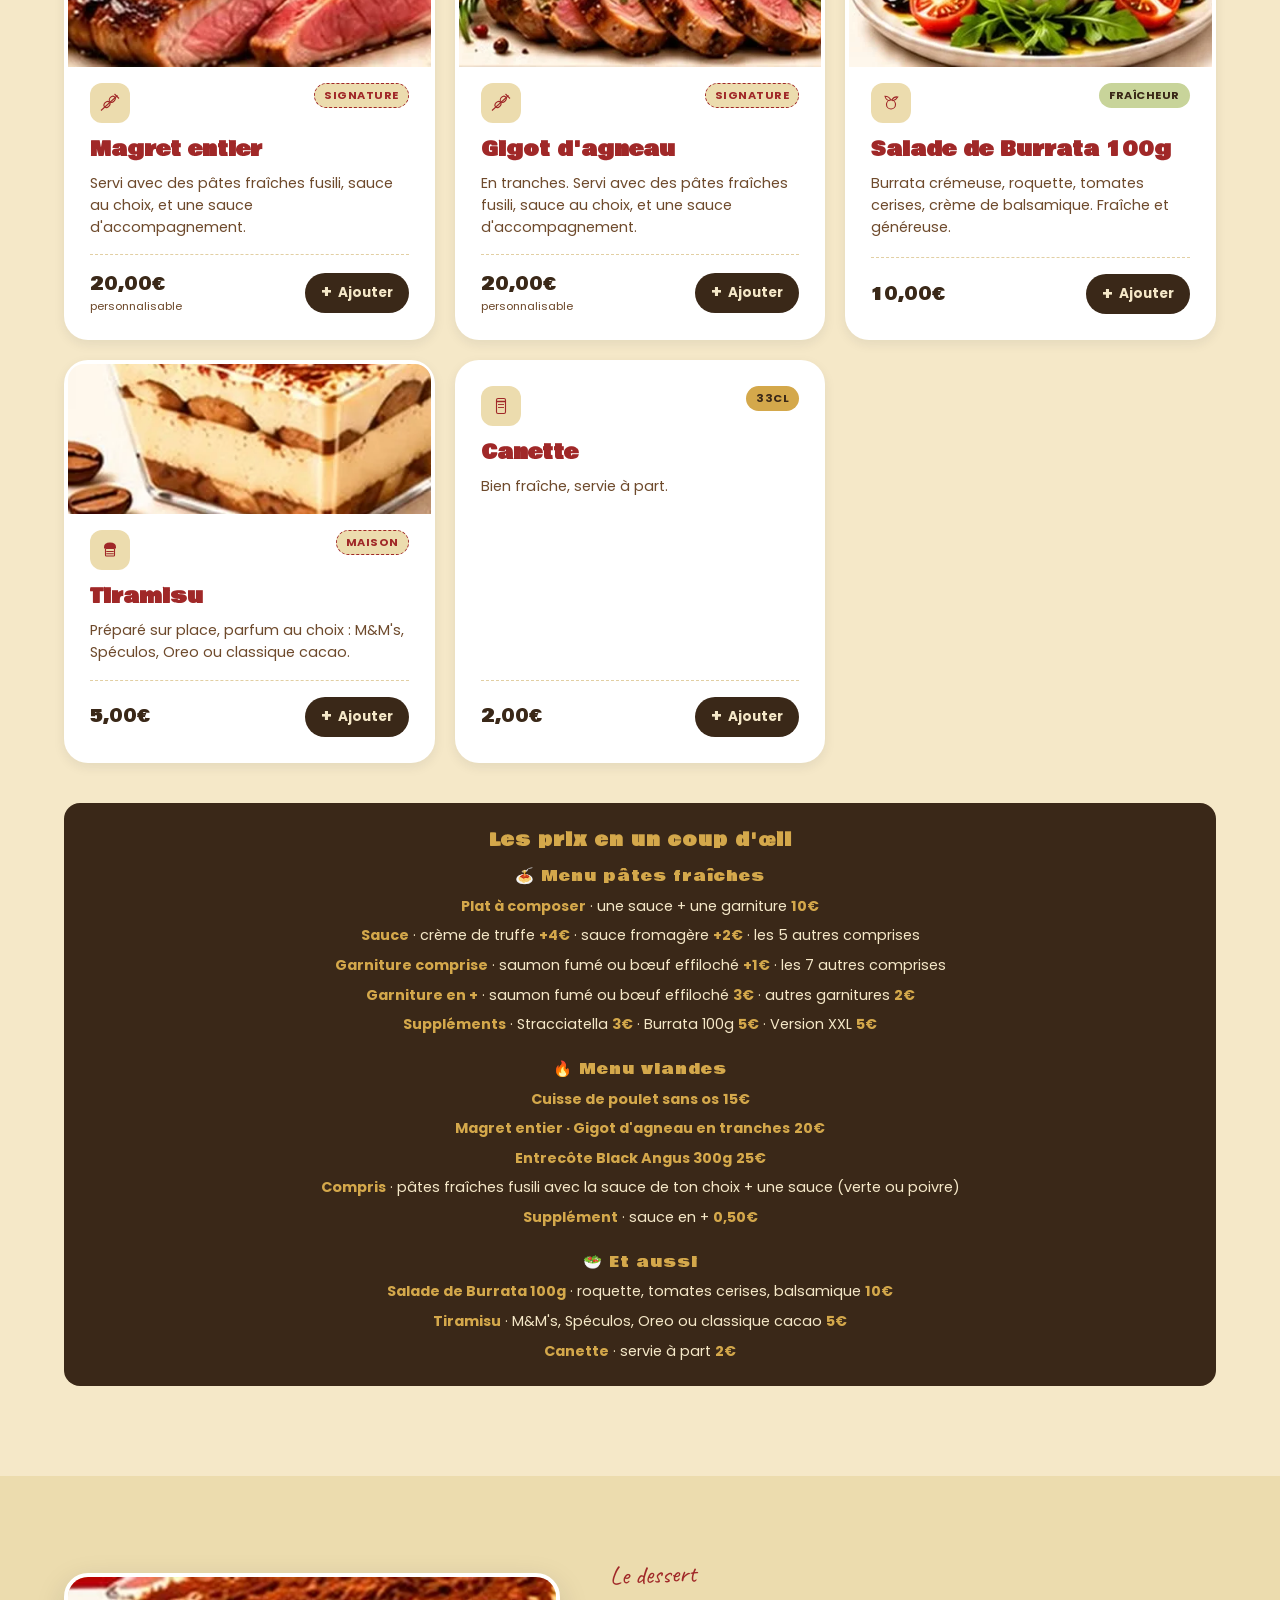
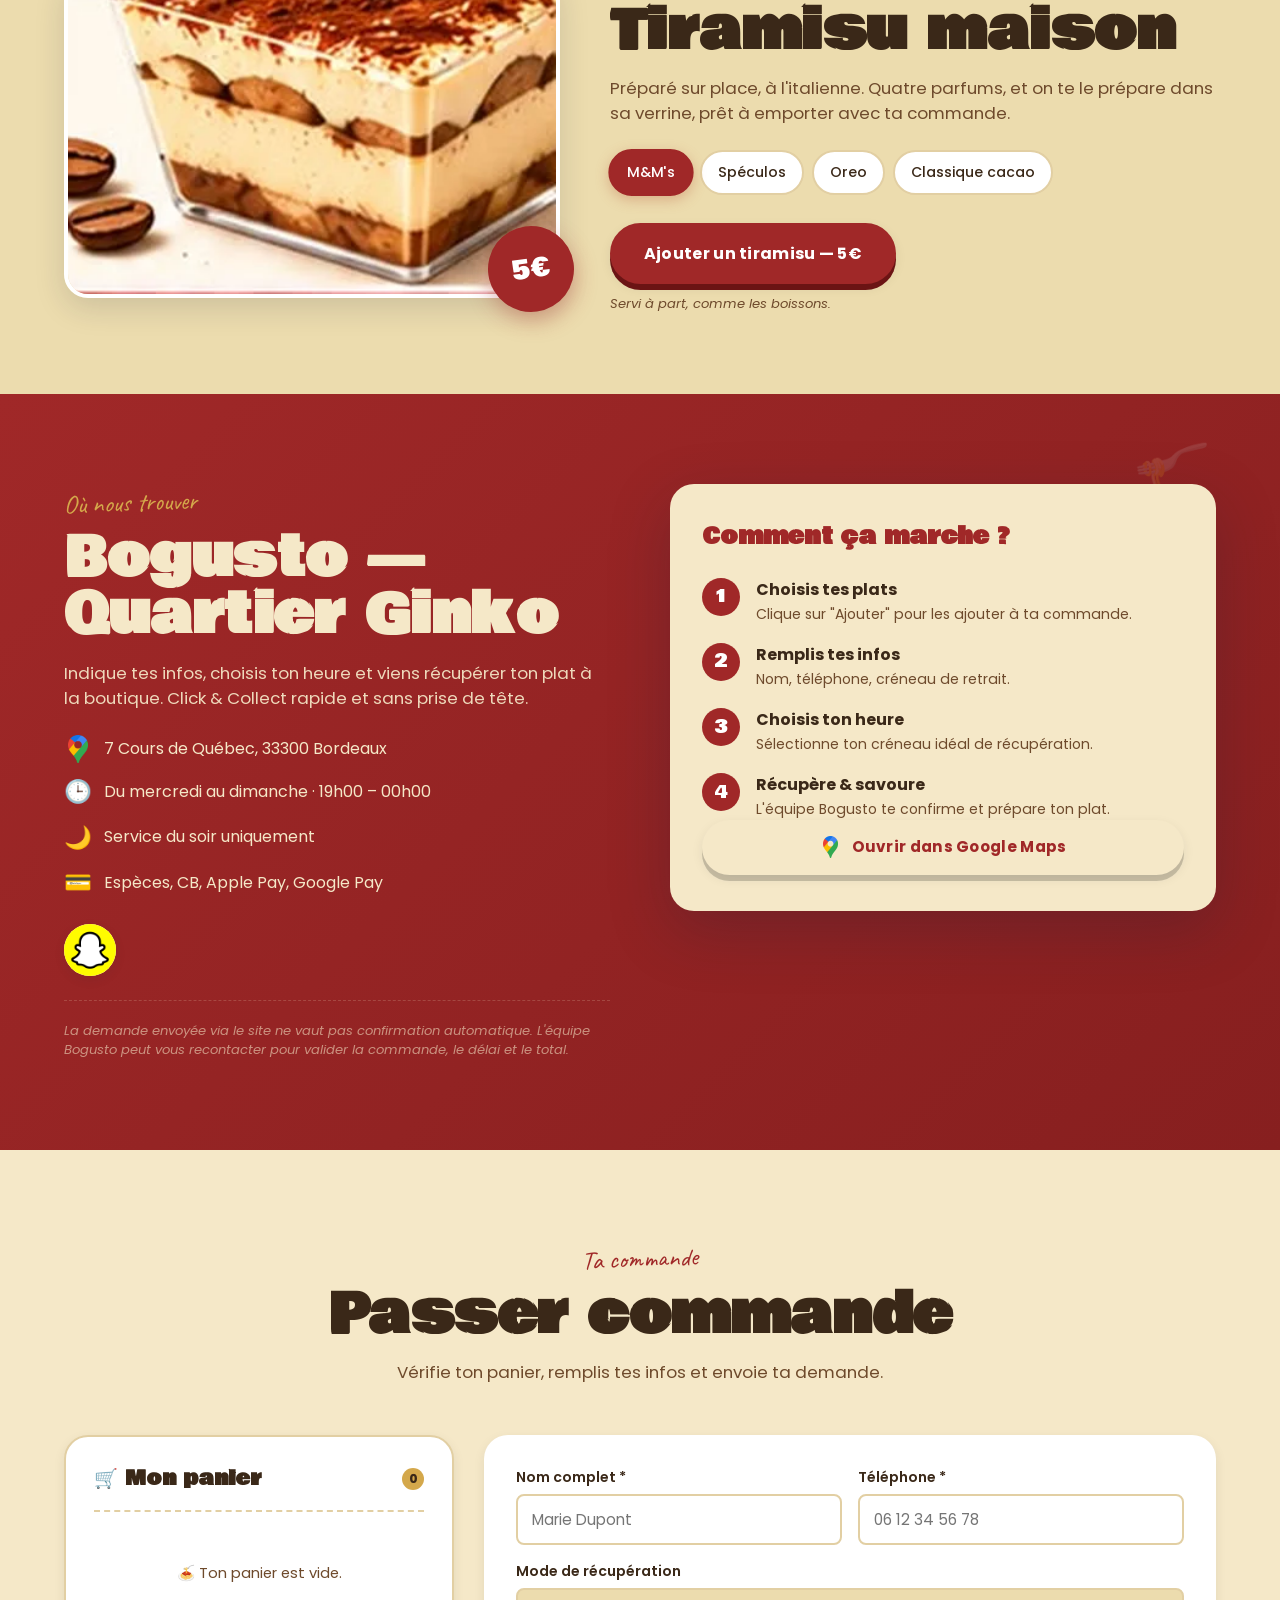
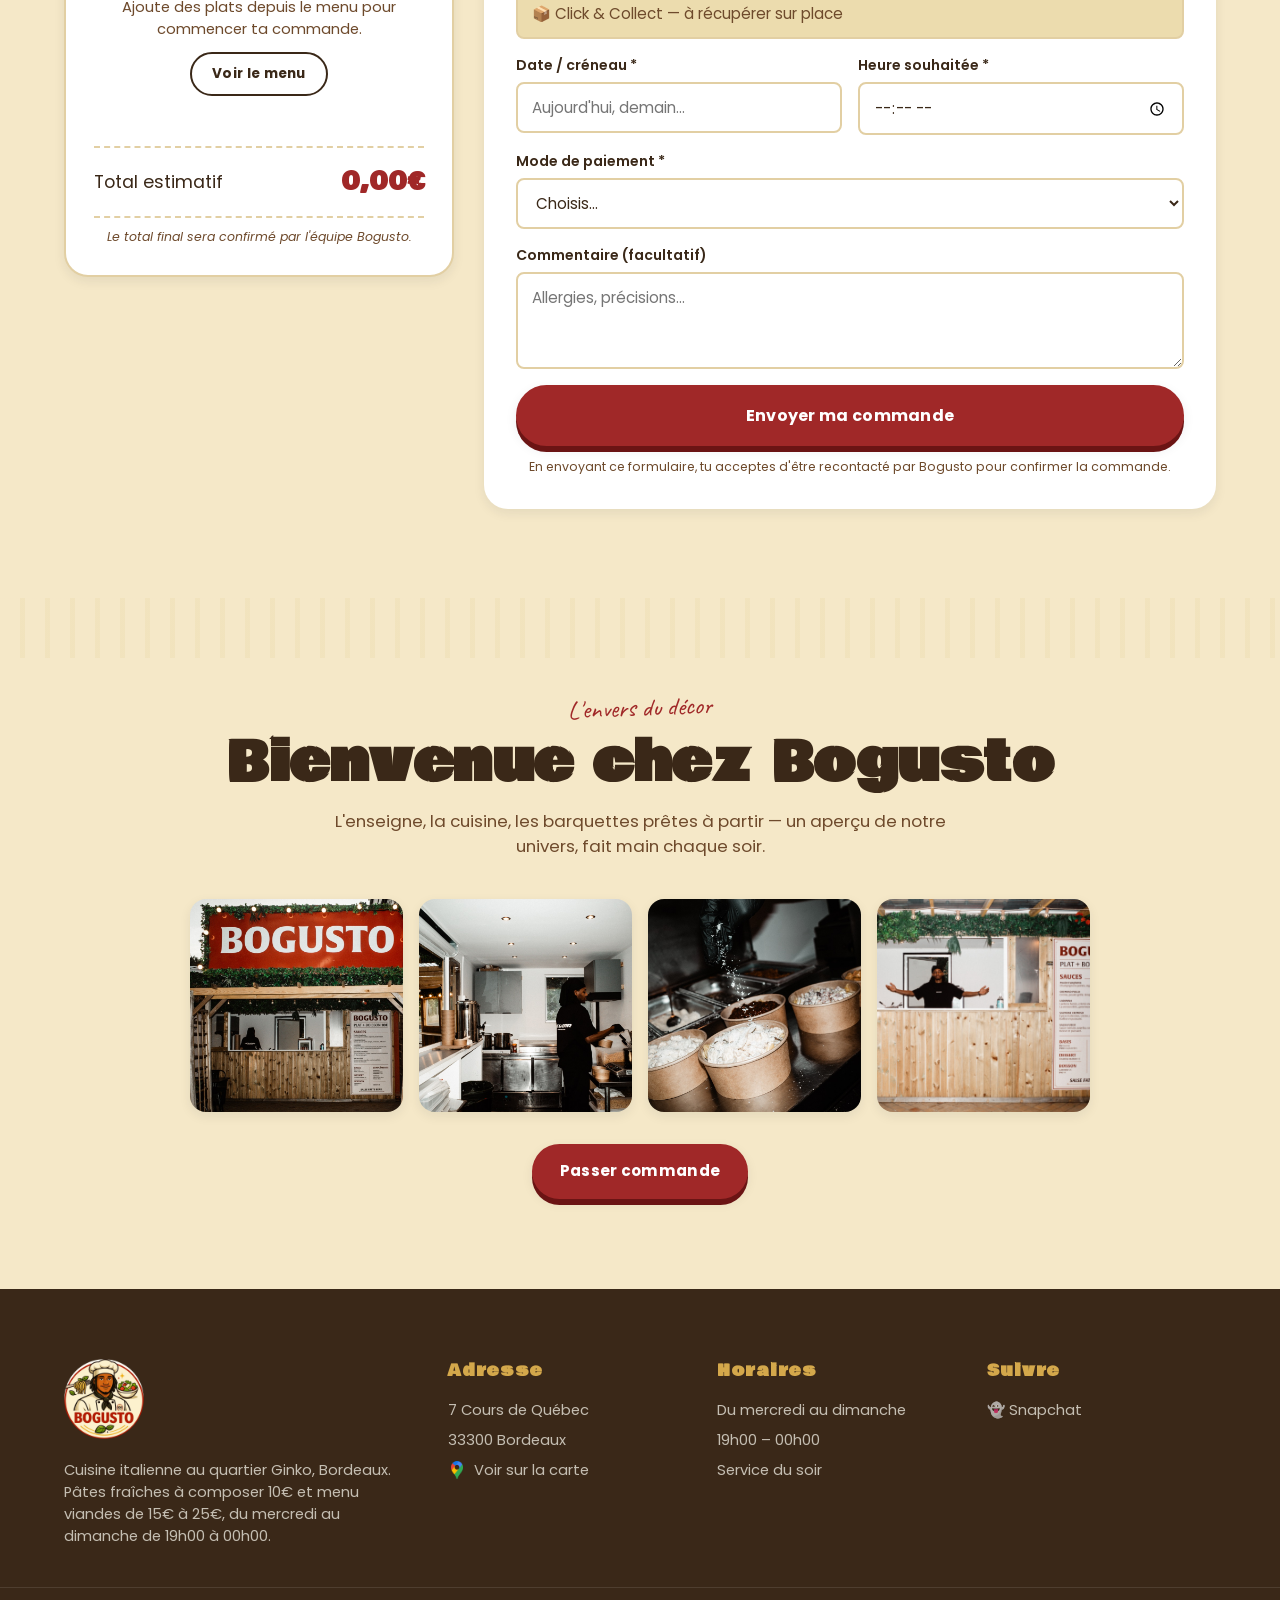
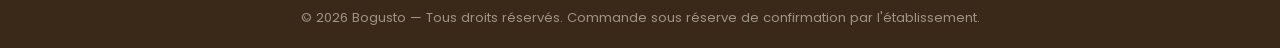
==== commit f0eccbf2: "Supprimer la section « Deux menus » Retire le bloc story (titre, chapô et les trois cartes Maison / " ====
--- a/index.html
+++ b/index.html
@@ -132,37 +132,6 @@
     </div>
   </div>
 
-  <!-- ============ STORY ============ -->
-  <section class="story">
-    <div class="container">
-      <div class="story__head">
-        <span class="eyebrow">Salse fatte bene</span>
-        <h2 class="section-title">Deux menus : pâtes fraîches à composer &amp; viandes d'exception</h2>
-        <p class="section-lead">
-          Côté pâtes, tu composes : sept sauces maison, neuf garnitures, stracciatella ou burrata en supplément — 10€. Côté viandes, entrecôte Black Angus 300g, haut de cuisse de poulet, magret entier ou gigot d'agneau, servis avec des pâtes fraîches fusili et une sauce au choix — de 15€ à 25€.
-        </p>
-      </div>
-
-      <div class="story__cards">
-        <article class="story-card">
-          <div class="story-card__icon">🌿</div>
-          <h3>Maison</h3>
-          <p>Pâtes fraîches et sauces préparées chaque jour, viandes grillées minute.</p>
-        </article>
-        <article class="story-card">
-          <div class="story-card__icon">⚡</div>
-          <h3>Rapide</h3>
-          <p>Tu choisis, tu commandes, on prépare. Click & Collect en quelques minutes.</p>
-        </article>
-        <article class="story-card">
-          <div class="story-card__icon">💸</div>
-          <h3>Pâtes 10€ · Viandes 15€-25€</h3>
-          <p>Sauce + garniture comprises côté pâtes. Pâtes fusili + sauce comprises côté viandes. Canette (2€) à part.</p>
-        </article>
-      </div>
-    </div>
-  </section>
-
   <!-- ============ COMPOSE TA PASTA ============ -->
   <section class="compose" id="compose">
     <div class="container">
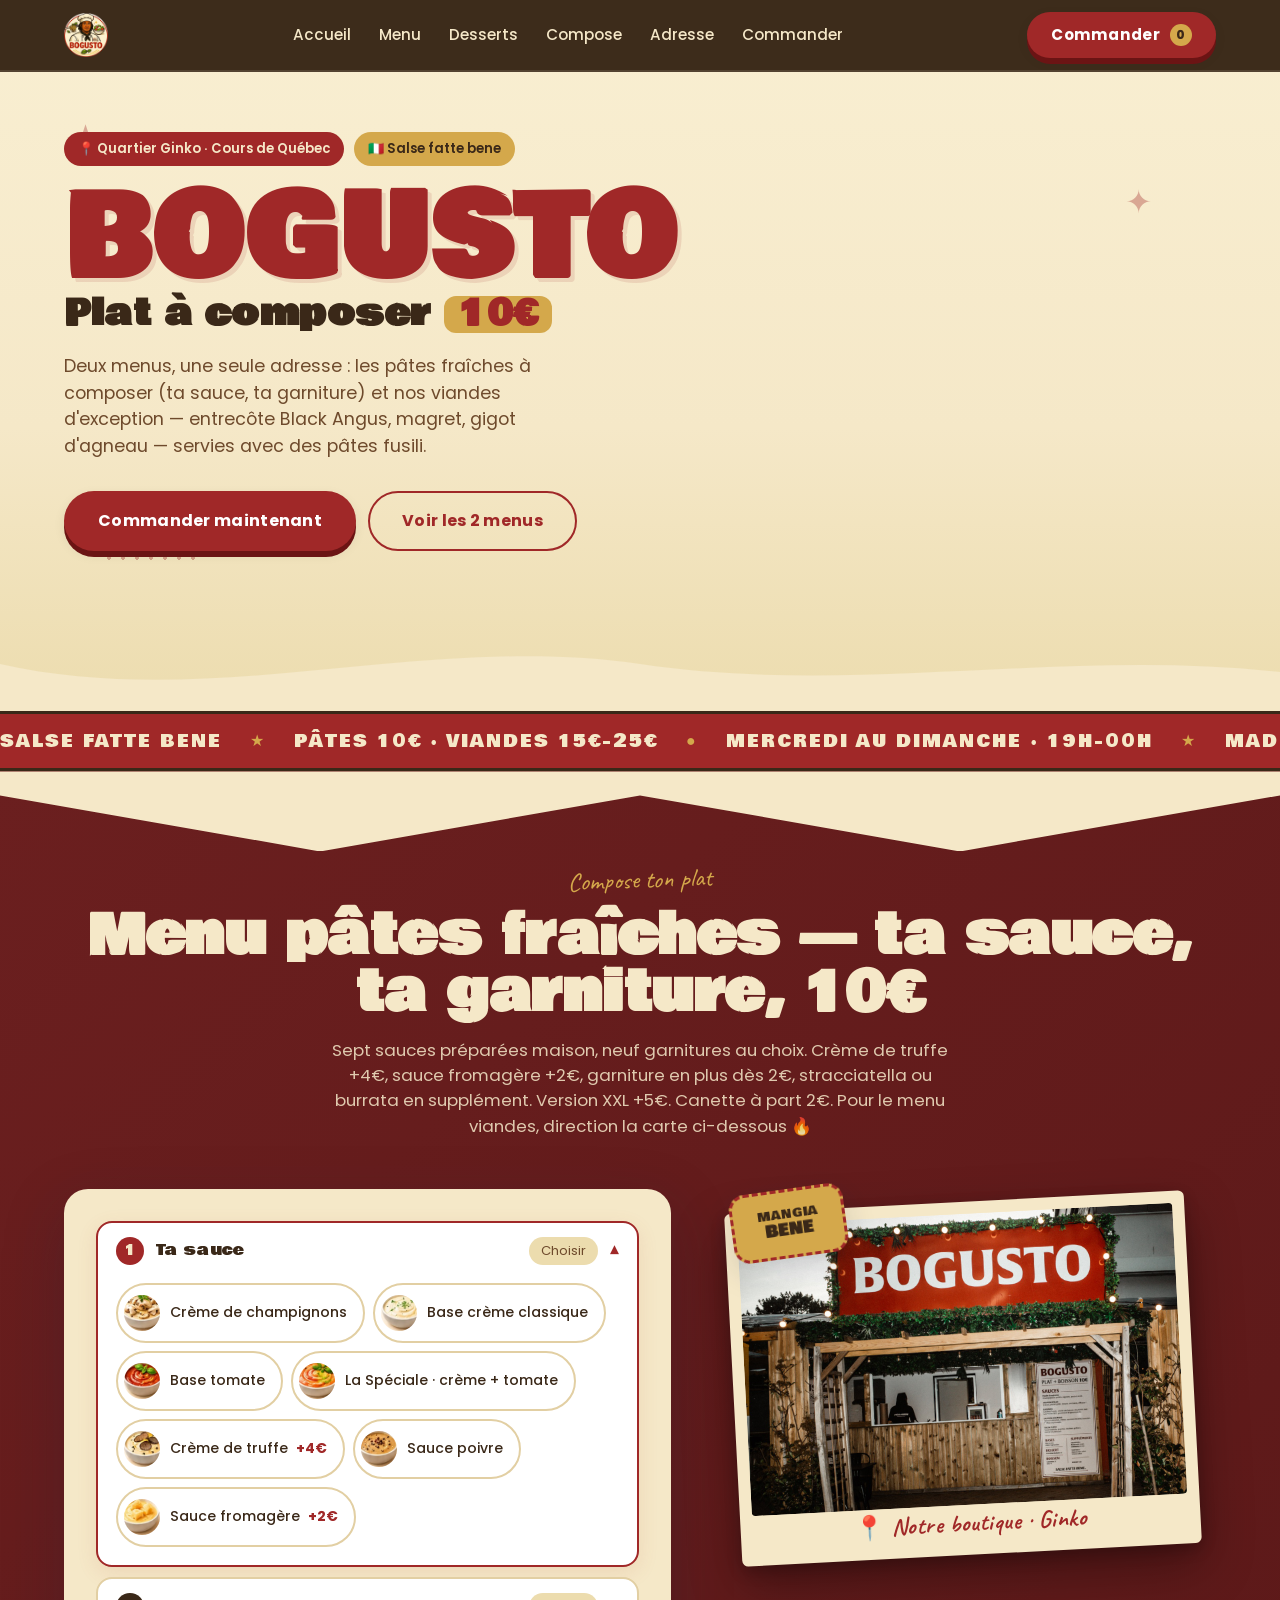
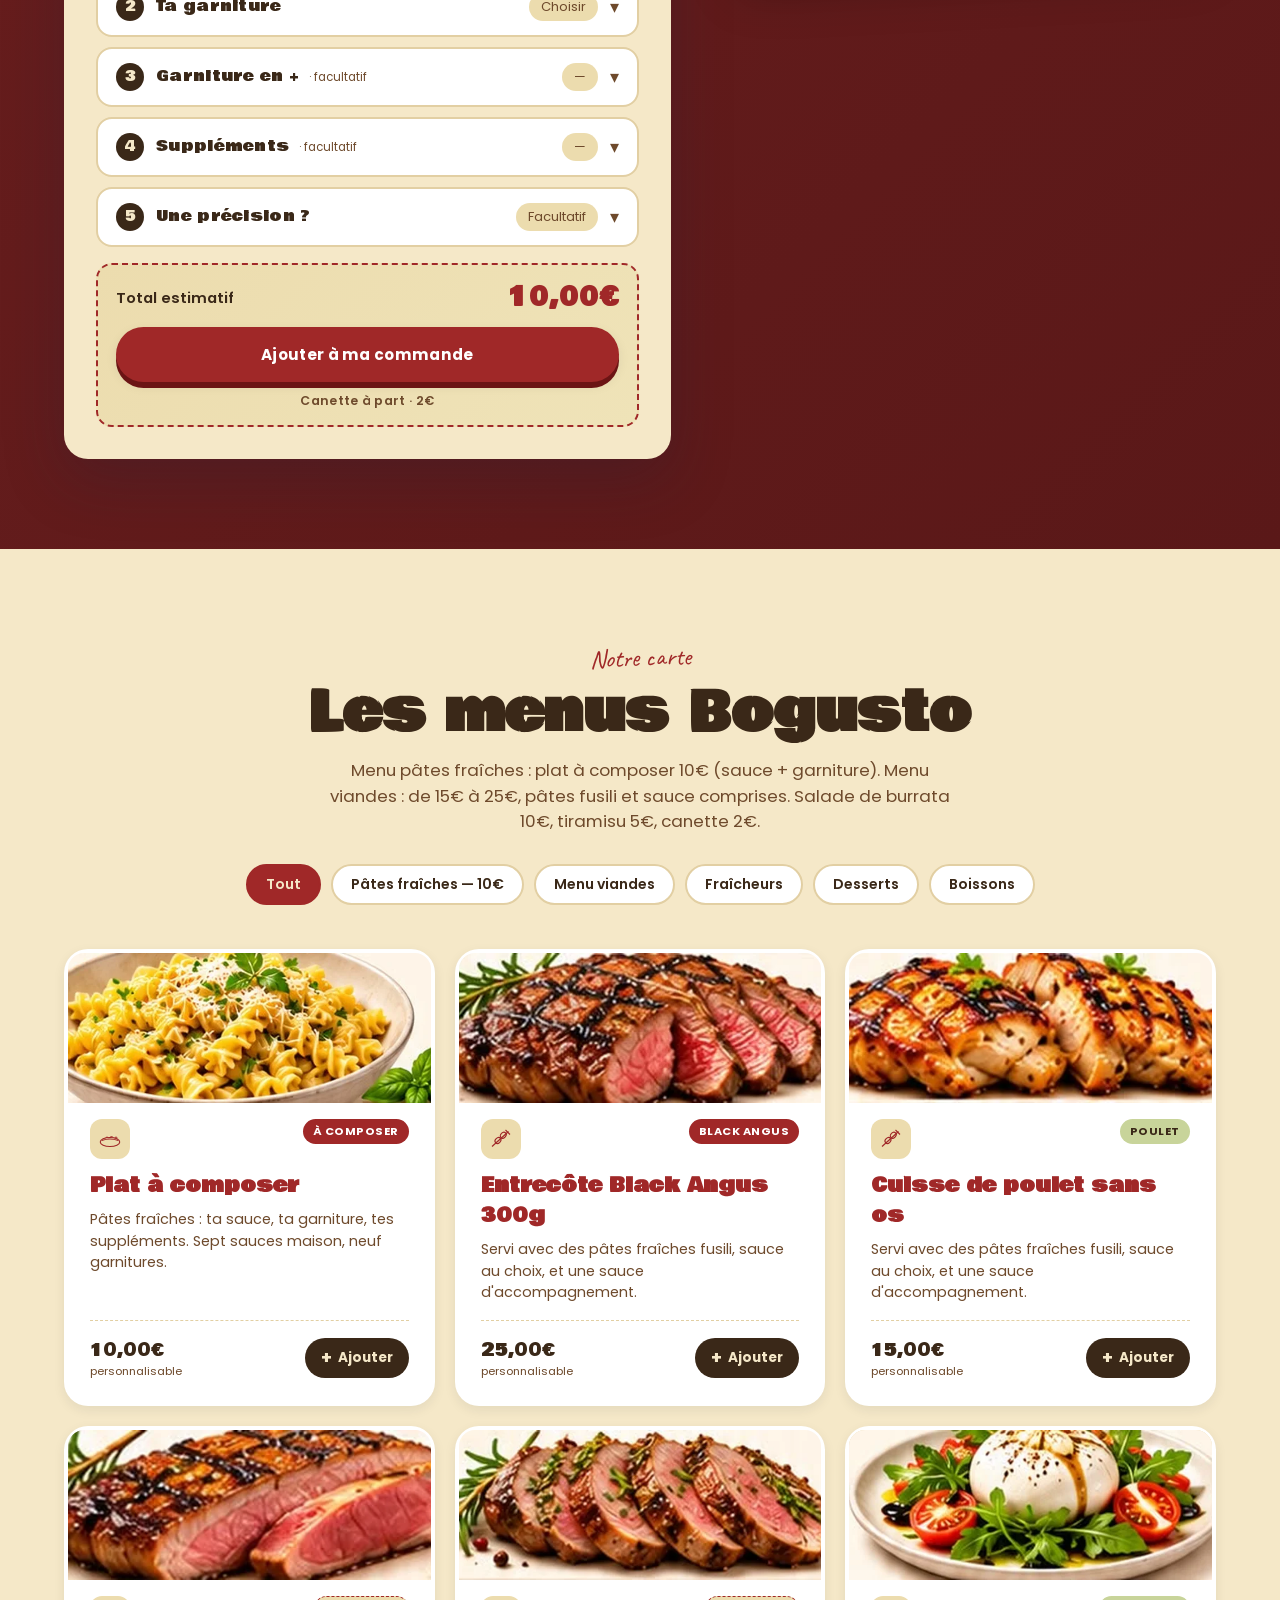
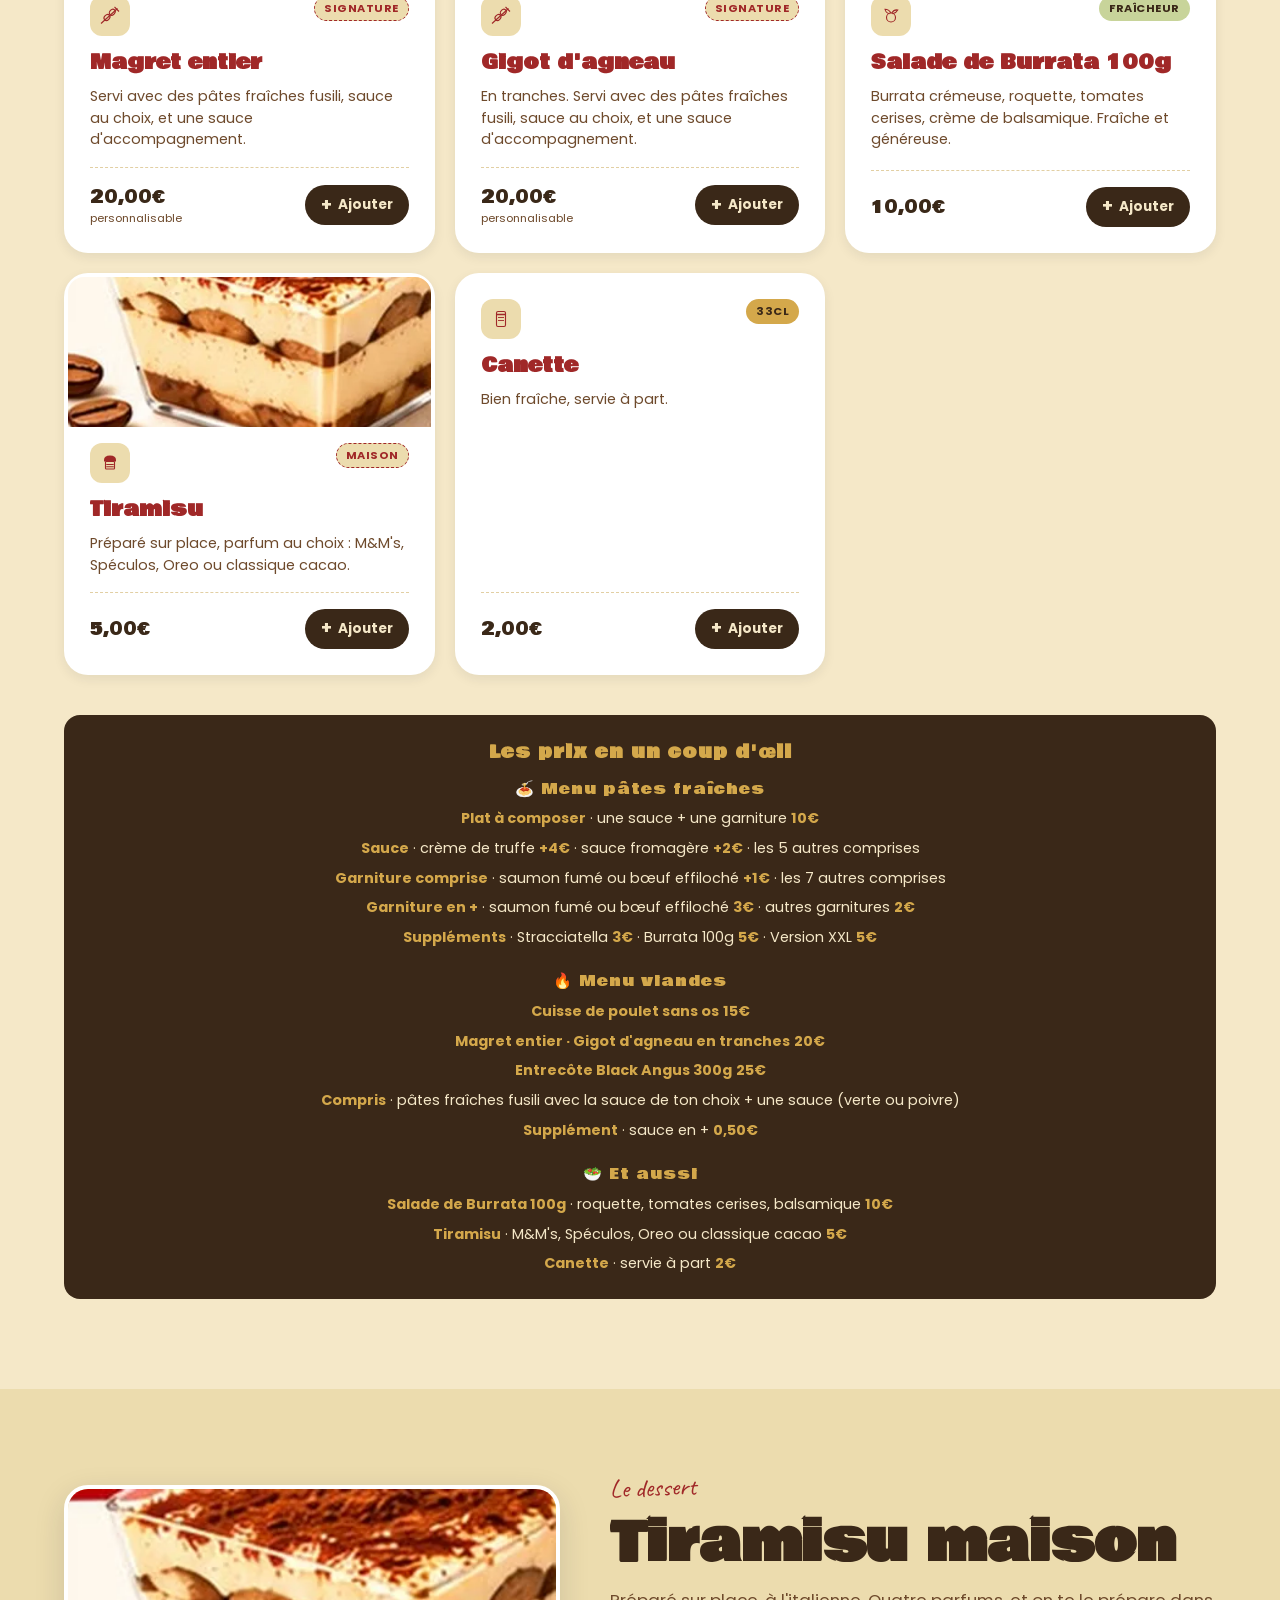
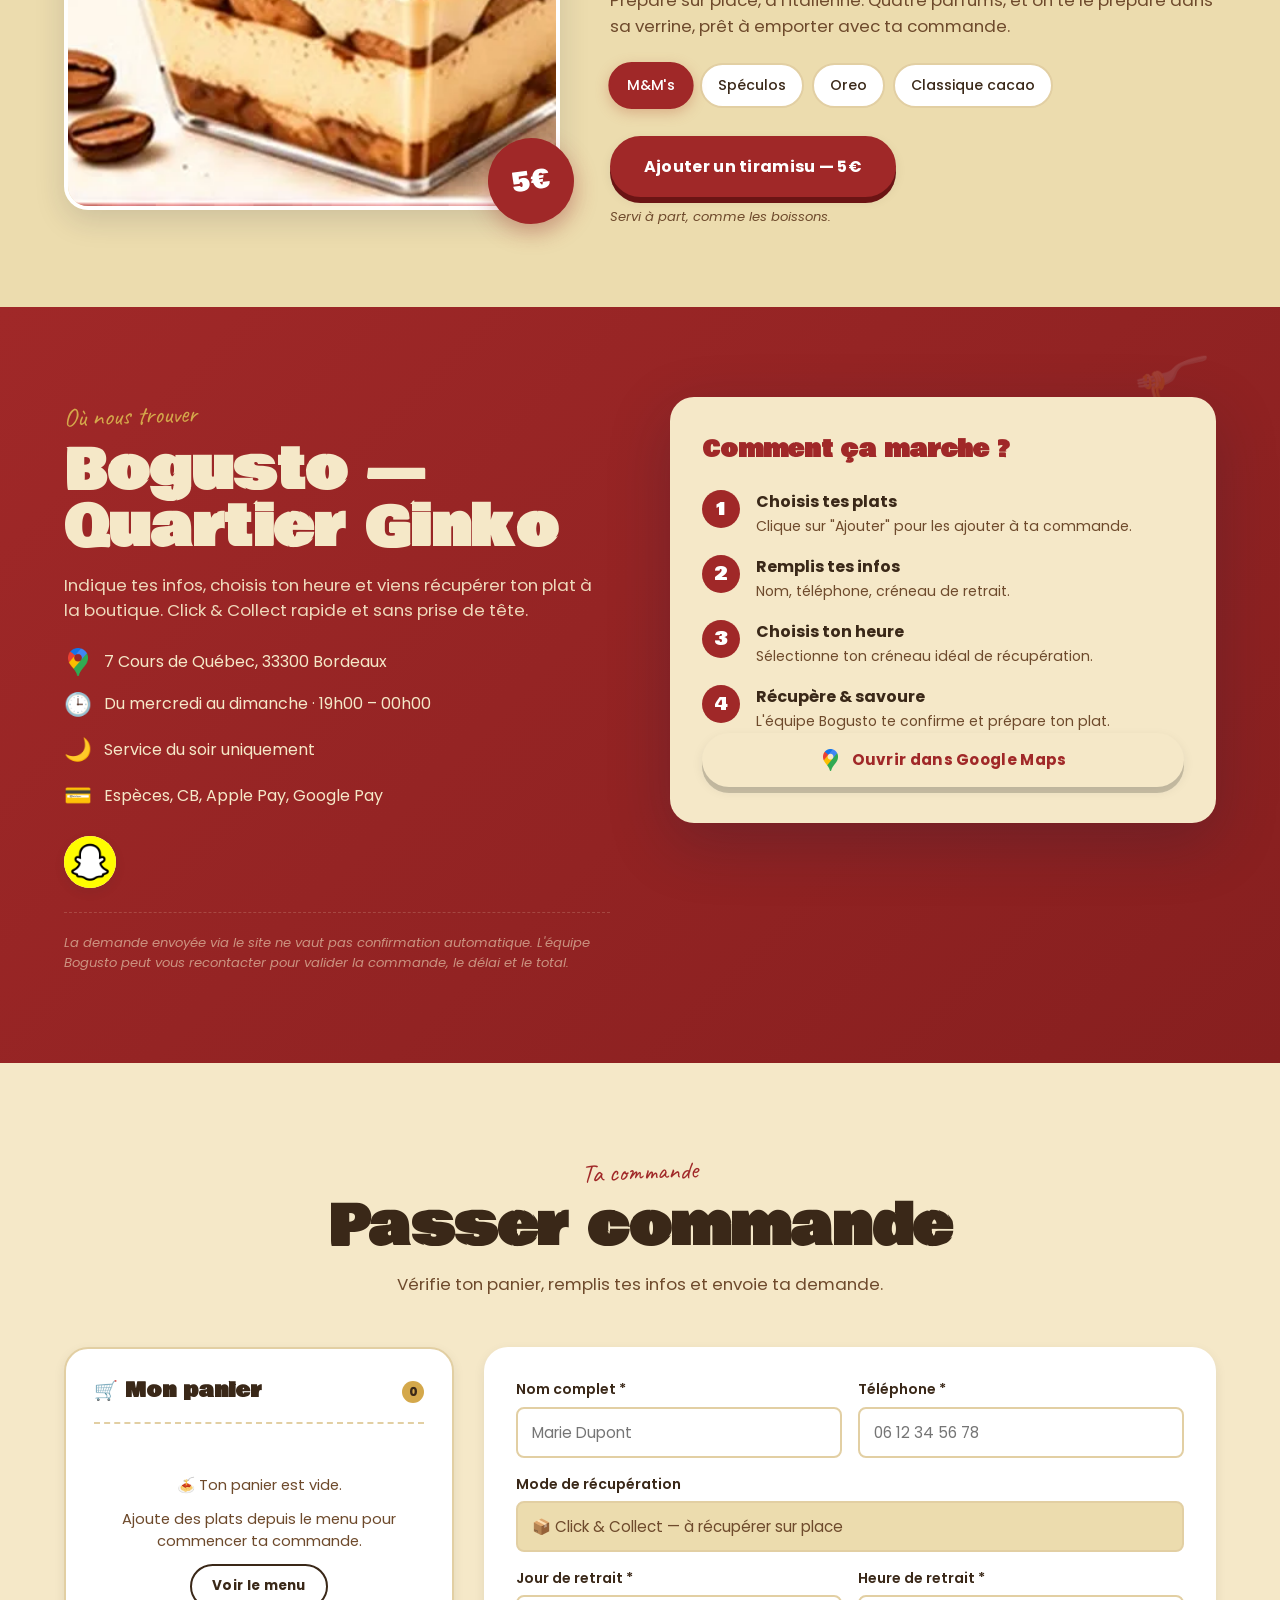
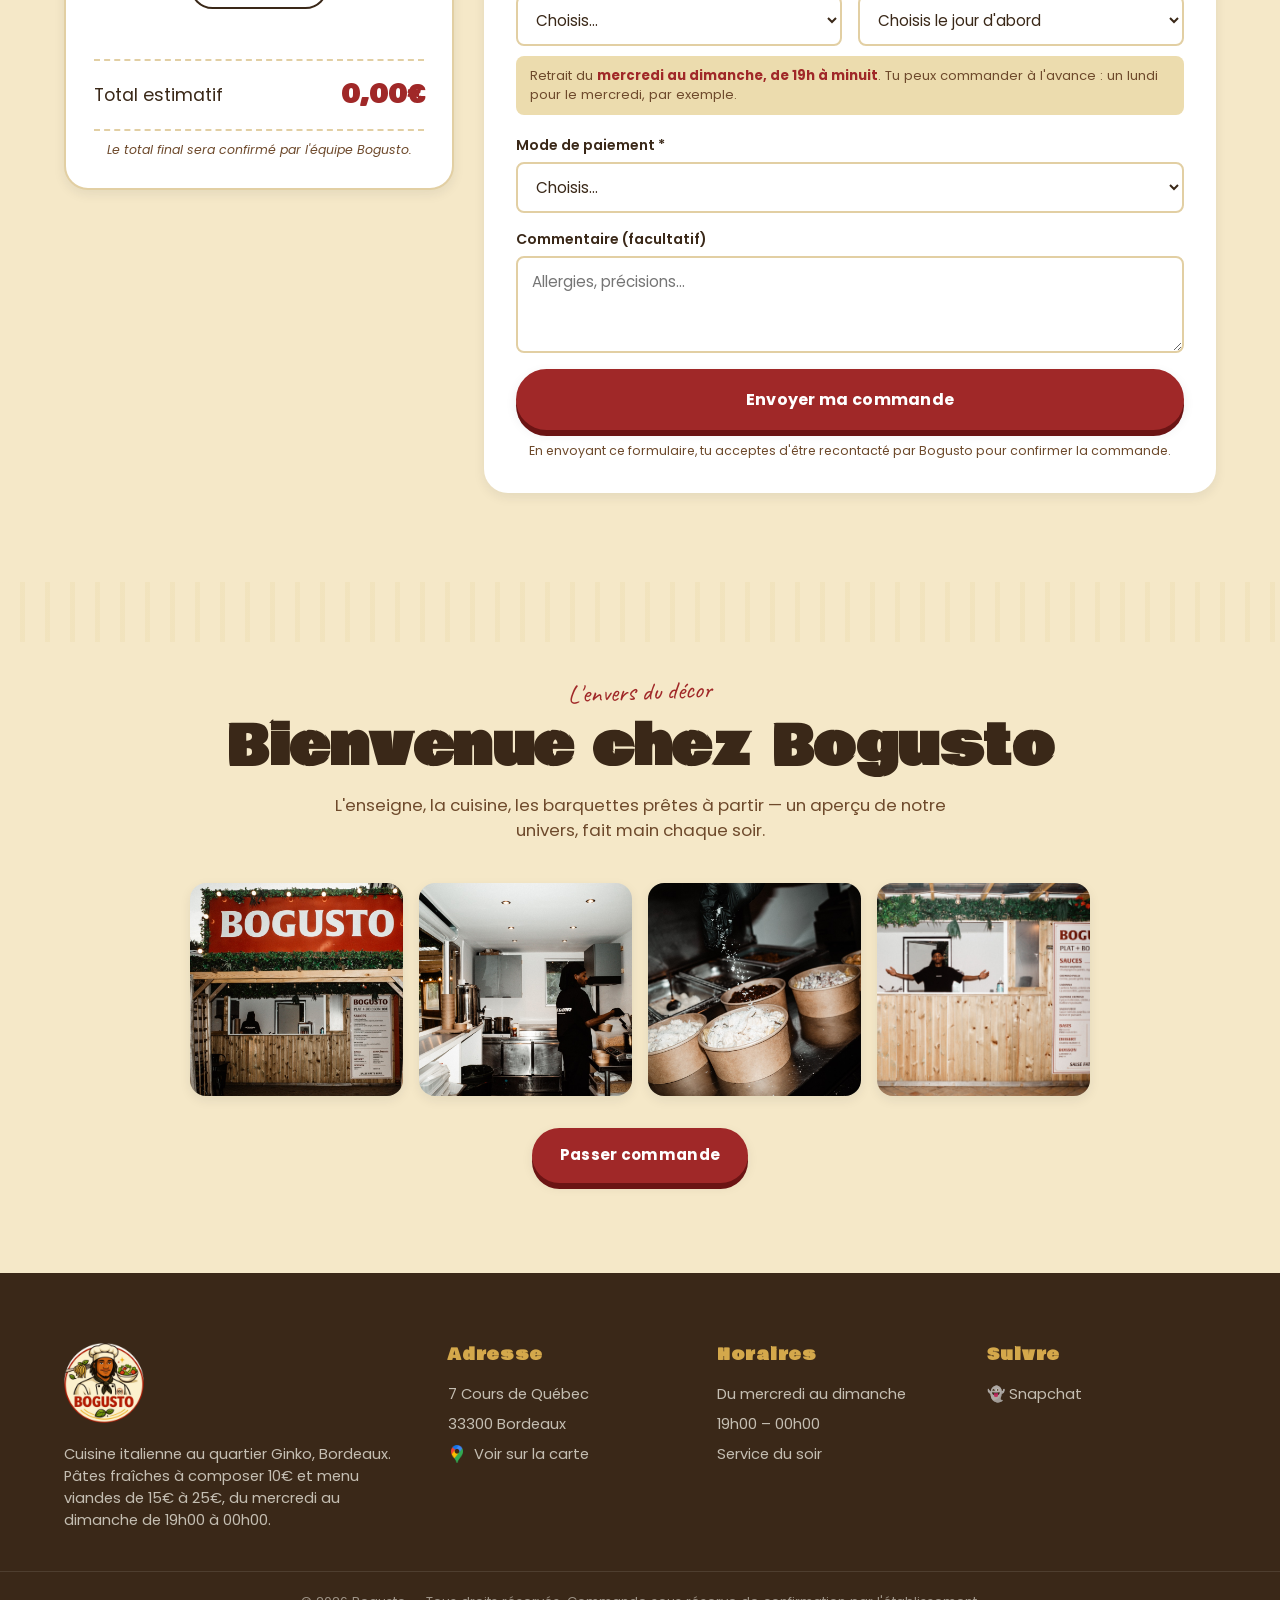
==== commit 0768be53: "Créneaux de retrait contraints et hero allégé CRÉNEAUX - Le jour et l'heure de retrait deviennent de" ====
--- a/index.html
+++ b/index.html
@@ -68,44 +68,6 @@
           <a href="#menu" class="btn btn--ghost btn--large">Voir les 2 menus</a>
         </div>
 
-        <div class="hero__features">
-          <div class="hero__feature">
-            <strong data-count-to="7" data-suffix="">0</strong>
-            <span>sauces maison</span>
-          </div>
-          <div class="hero__feature">
-            <strong data-count-to="9" data-suffix="">0</strong>
-            <span>garnitures</span>
-          </div>
-          <div class="hero__feature">
-            <strong data-count-to="10" data-suffix="€">0€</strong>
-            <span>le plat</span>
-          </div>
-        </div>
-      </div>
-
-      <div class="hero__visual">
-        <div class="hero__pizza hero__pizza--logo" aria-hidden="true">
-          <img src="assets/bogusto.png" alt="Bogusto" class="hero__logo-img" />
-        </div>
-
-        <div class="hero__bubble hero__bubble--1">
-          <span>🌿</span> Sauces <br/><strong>maison</strong>
-        </div>
-        <div class="hero__bubble hero__bubble--2">
-          <span>⚡</span> Click & <br/><strong>Collect</strong>
-        </div>
-
-        <div class="stamp stamp--frais" aria-hidden="true">
-          <span>★</span>
-          <strong>FATTE<br/>BENE</strong>
-          <span>★</span>
-        </div>
-        <div class="stamp stamp--bdx" aria-hidden="true">
-          <em>Made in</em>
-          <strong>BORDEAUX</strong>
-          <small>· cucina italiana ·</small>
-        </div>
       </div>
     </div>
 
@@ -408,14 +370,22 @@
 
           <div class="orderform__row">
             <label>
-              <span>Date / créneau *</span>
-              <input type="text" name="date" required placeholder="Aujourd'hui, demain..." />
+              <span>Jour de retrait *</span>
+              <select name="dateIso" id="champJour" required>
+                <option value="">Choisis...</option>
+              </select>
             </label>
             <label>
-              <span>Heure souhaitée *</span>
-              <input type="time" name="heure" required />
+              <span>Heure de retrait *</span>
+              <select name="heure" id="champHeure" required>
+                <option value="">Choisis le jour d'abord</option>
+              </select>
             </label>
           </div>
+          <p class="orderform__creneau">
+            Retrait du <strong>mercredi au dimanche, de 19h à minuit</strong>.
+            Tu peux commander à l'avance : un lundi pour le mercredi, par exemple.
+          </p>
 
           <label>
             <span>Mode de paiement *</span>
--- a/style.css
+++ b/style.css
@@ -214,12 +214,15 @@
 
 .hero__grid {
   display: grid;
-  grid-template-columns: 1.1fr 1fr;
+  grid-template-columns: 1fr;
   gap: 60px;
   align-items: center;
   position: relative;
   z-index: 2;
 }
+/* Le hero n'a plus de colonne visuelle : on borne la largeur du texte
+   pour qu'il ne file pas d'un bord à l'autre sur grand écran. */
+.hero__content { max-width: 760px; }
 
 .hero__badge-row {
   display: flex; flex-wrap: wrap; gap: 10px;
@@ -2512,3 +2515,15 @@
   .desserts__visual { max-width: 380px; margin: 0 auto; }
   .product__photo { height: 130px; }
 }
+
+/* Rappel des créneaux sous les listes jour/heure */
+.orderform__creneau {
+  font-size: 0.82rem;
+  color: var(--c-grey);
+  line-height: 1.5;
+  margin: -6px 0 4px;
+  padding: 10px 14px;
+  background: var(--c-cream-alt);
+  border-radius: var(--radius-sm);
+}
+.orderform__creneau strong { color: var(--c-orange); }
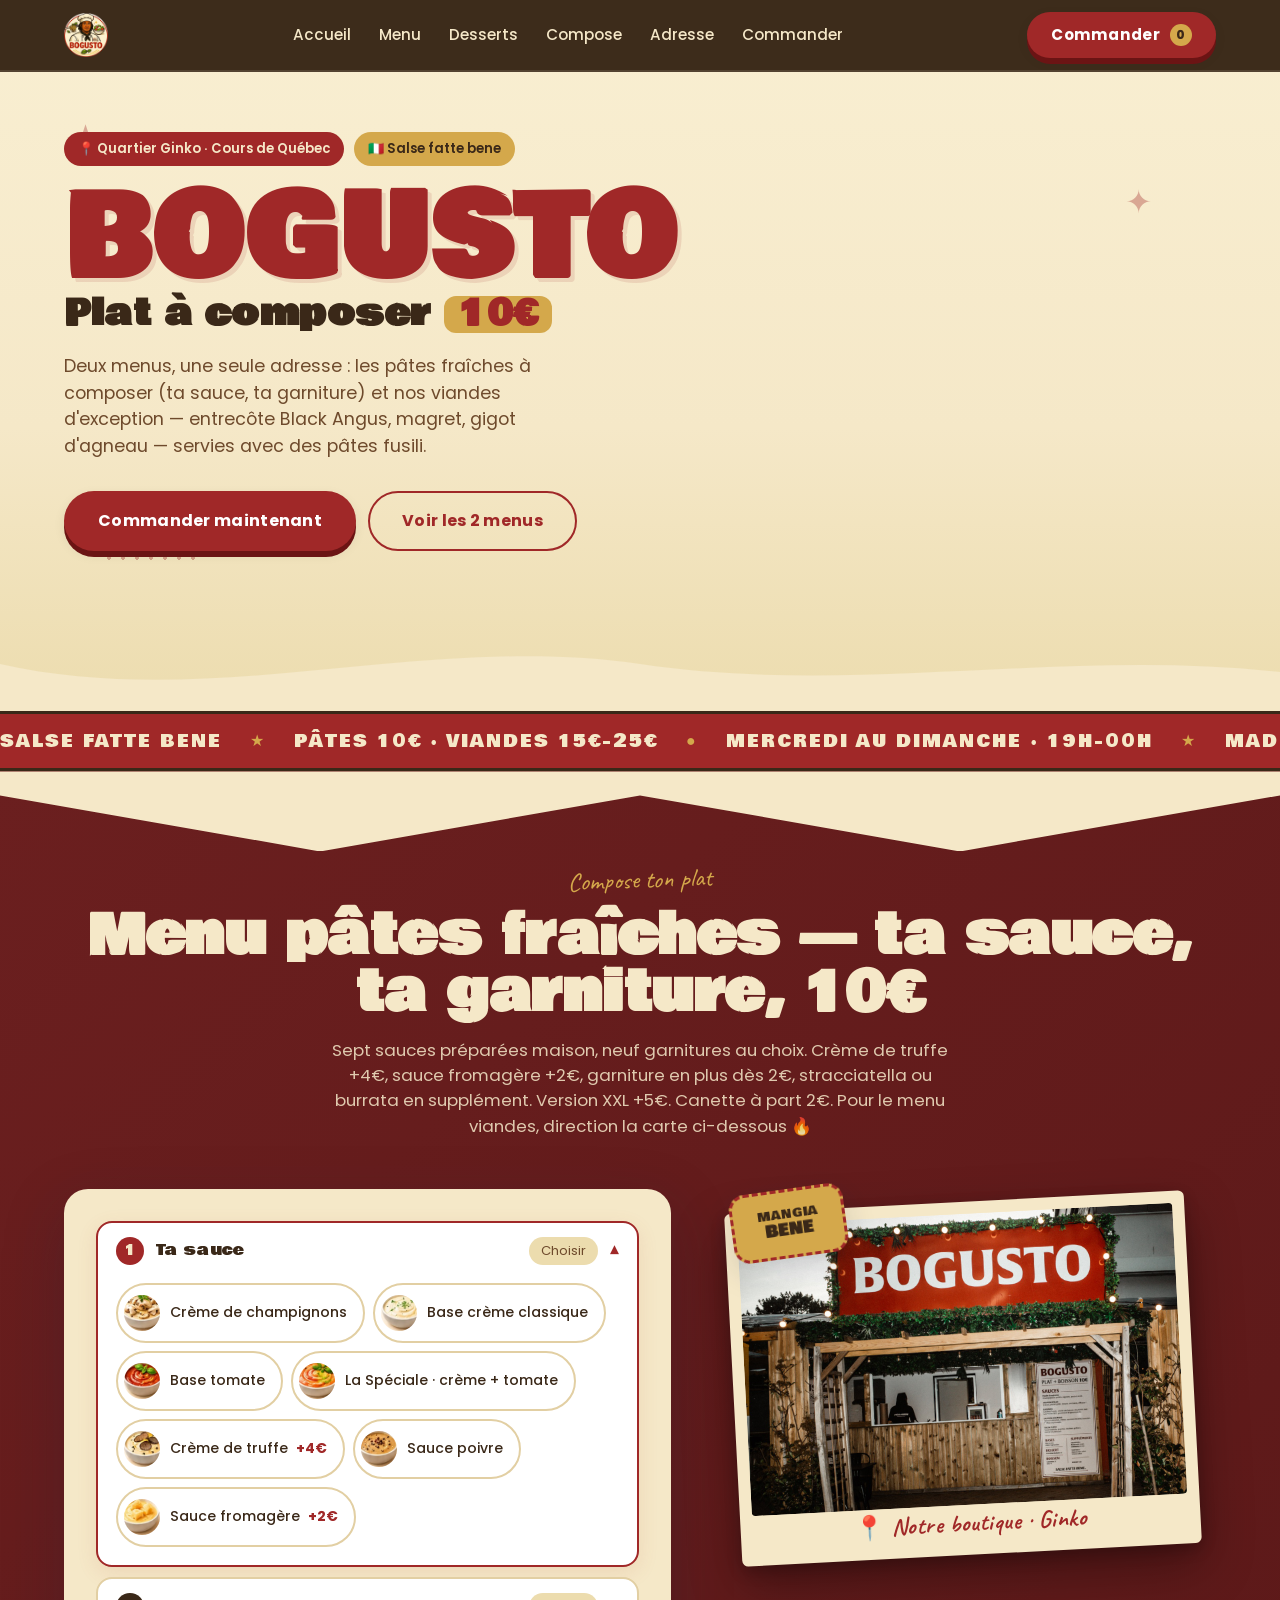
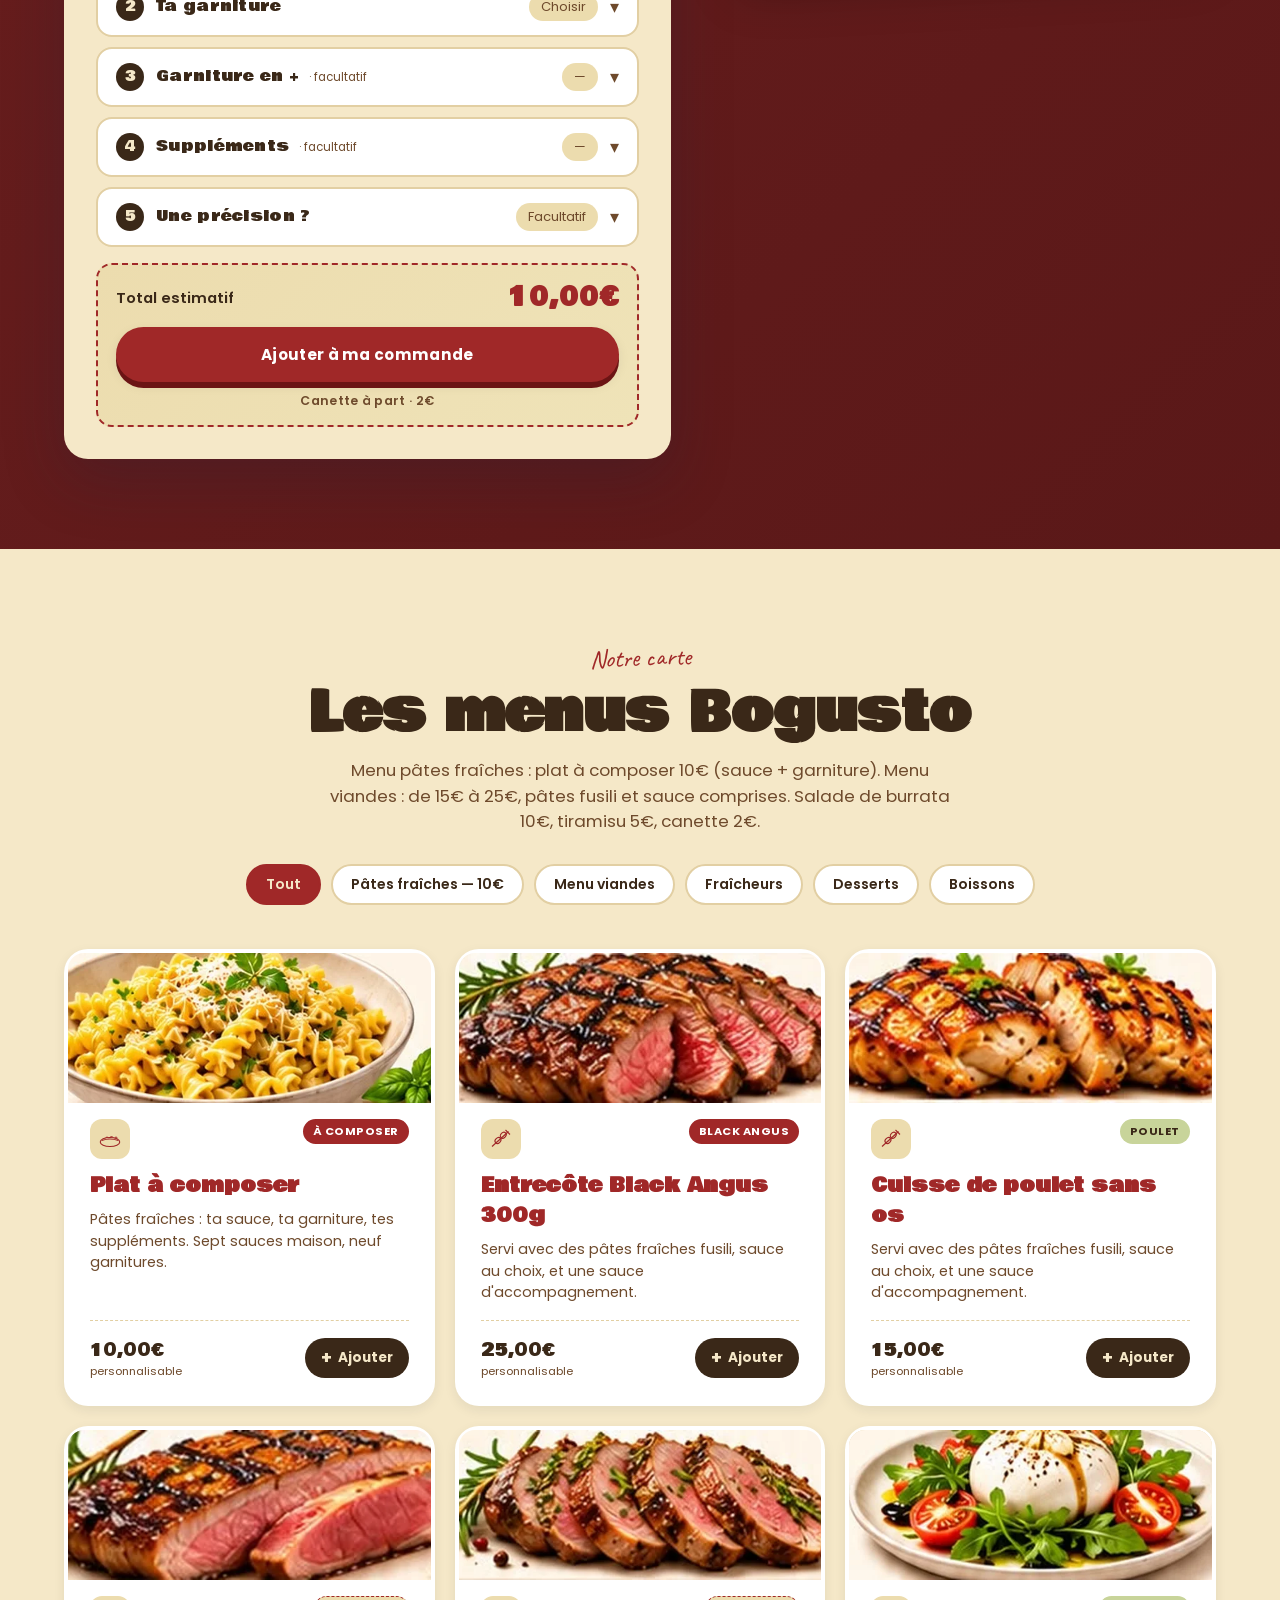
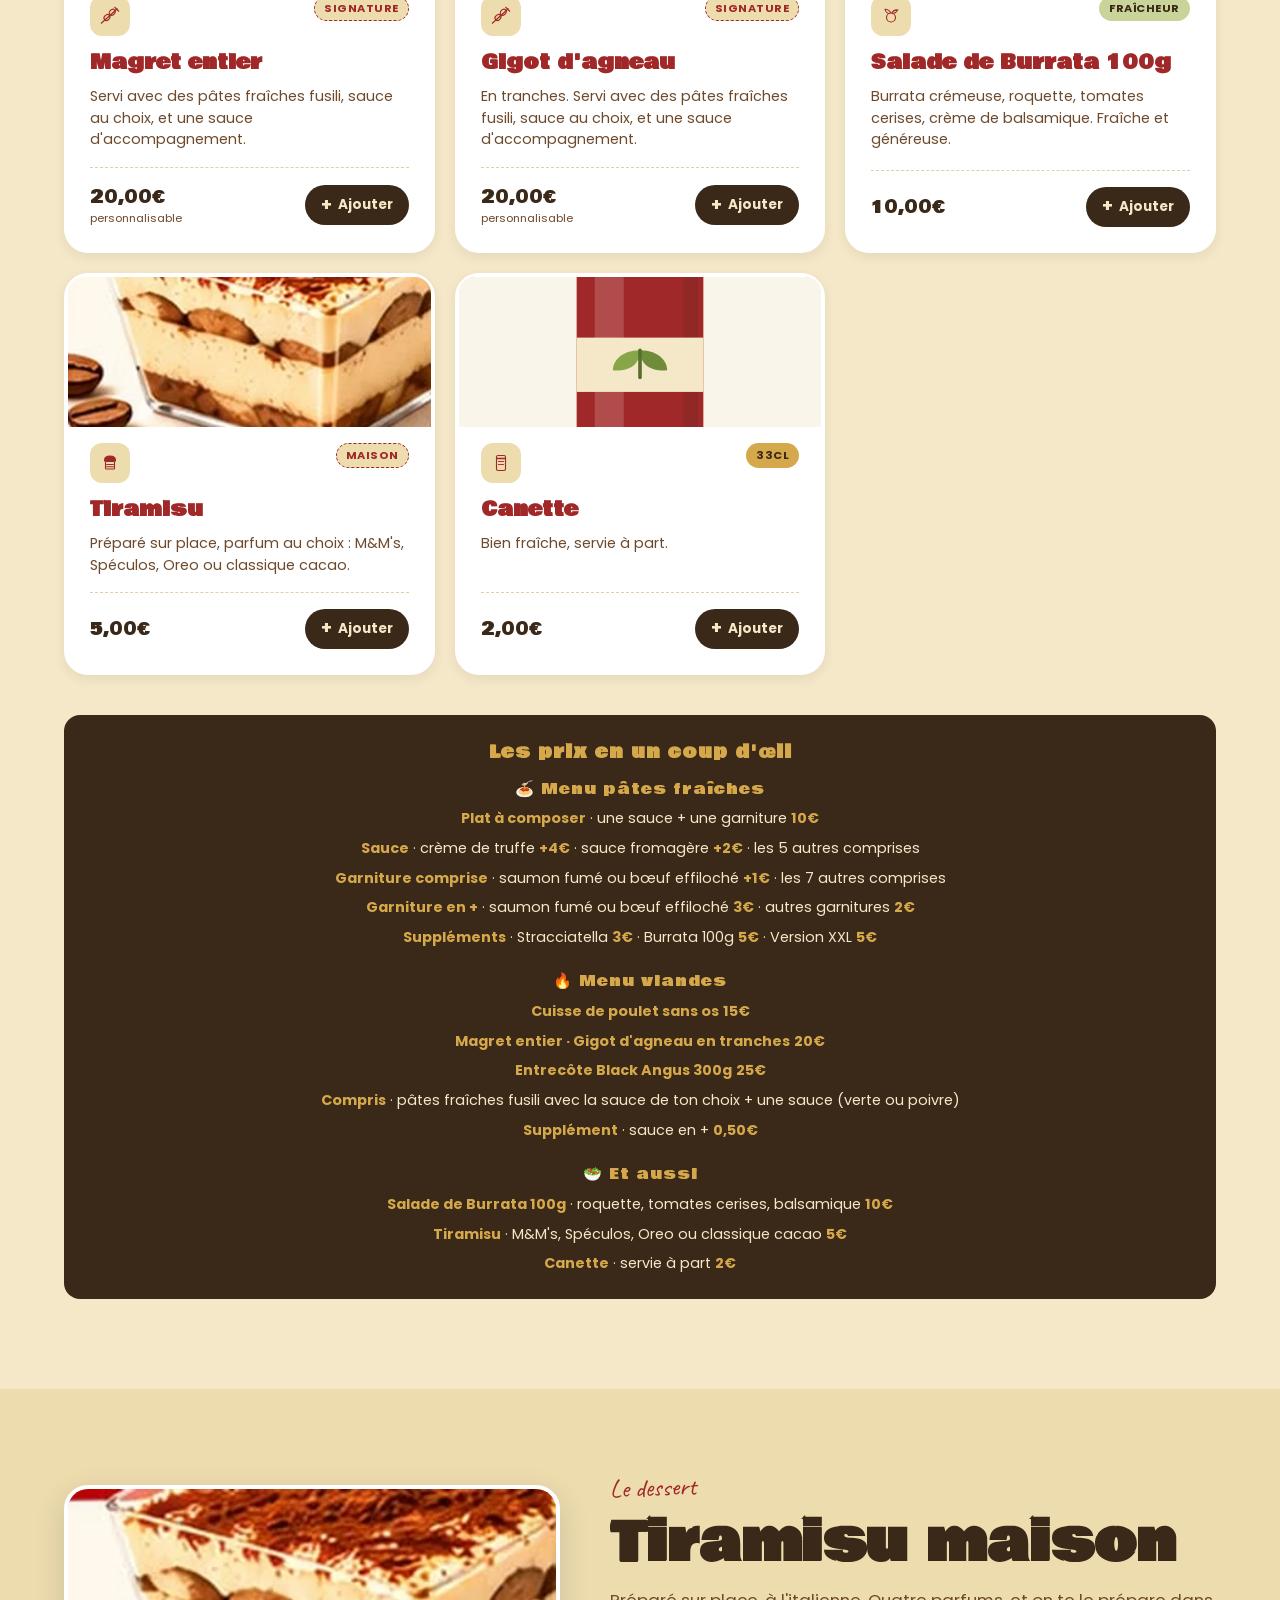
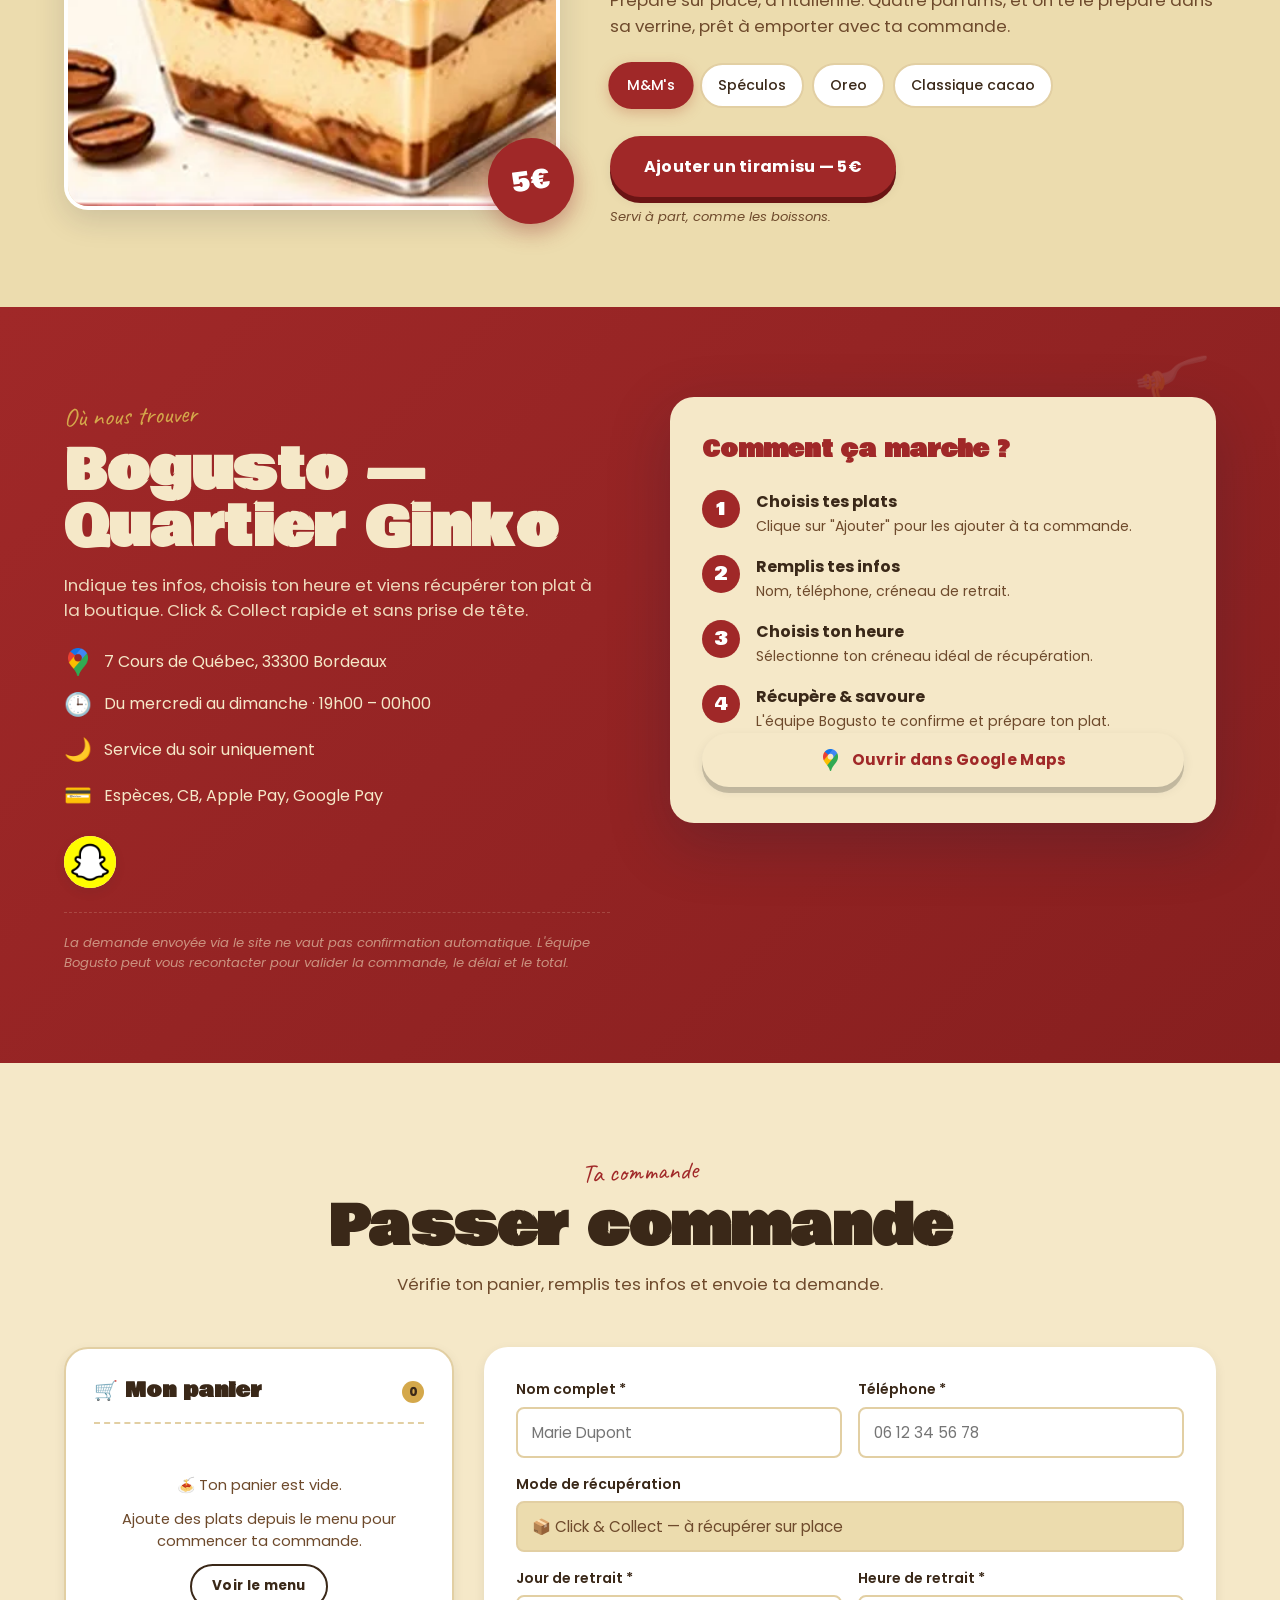
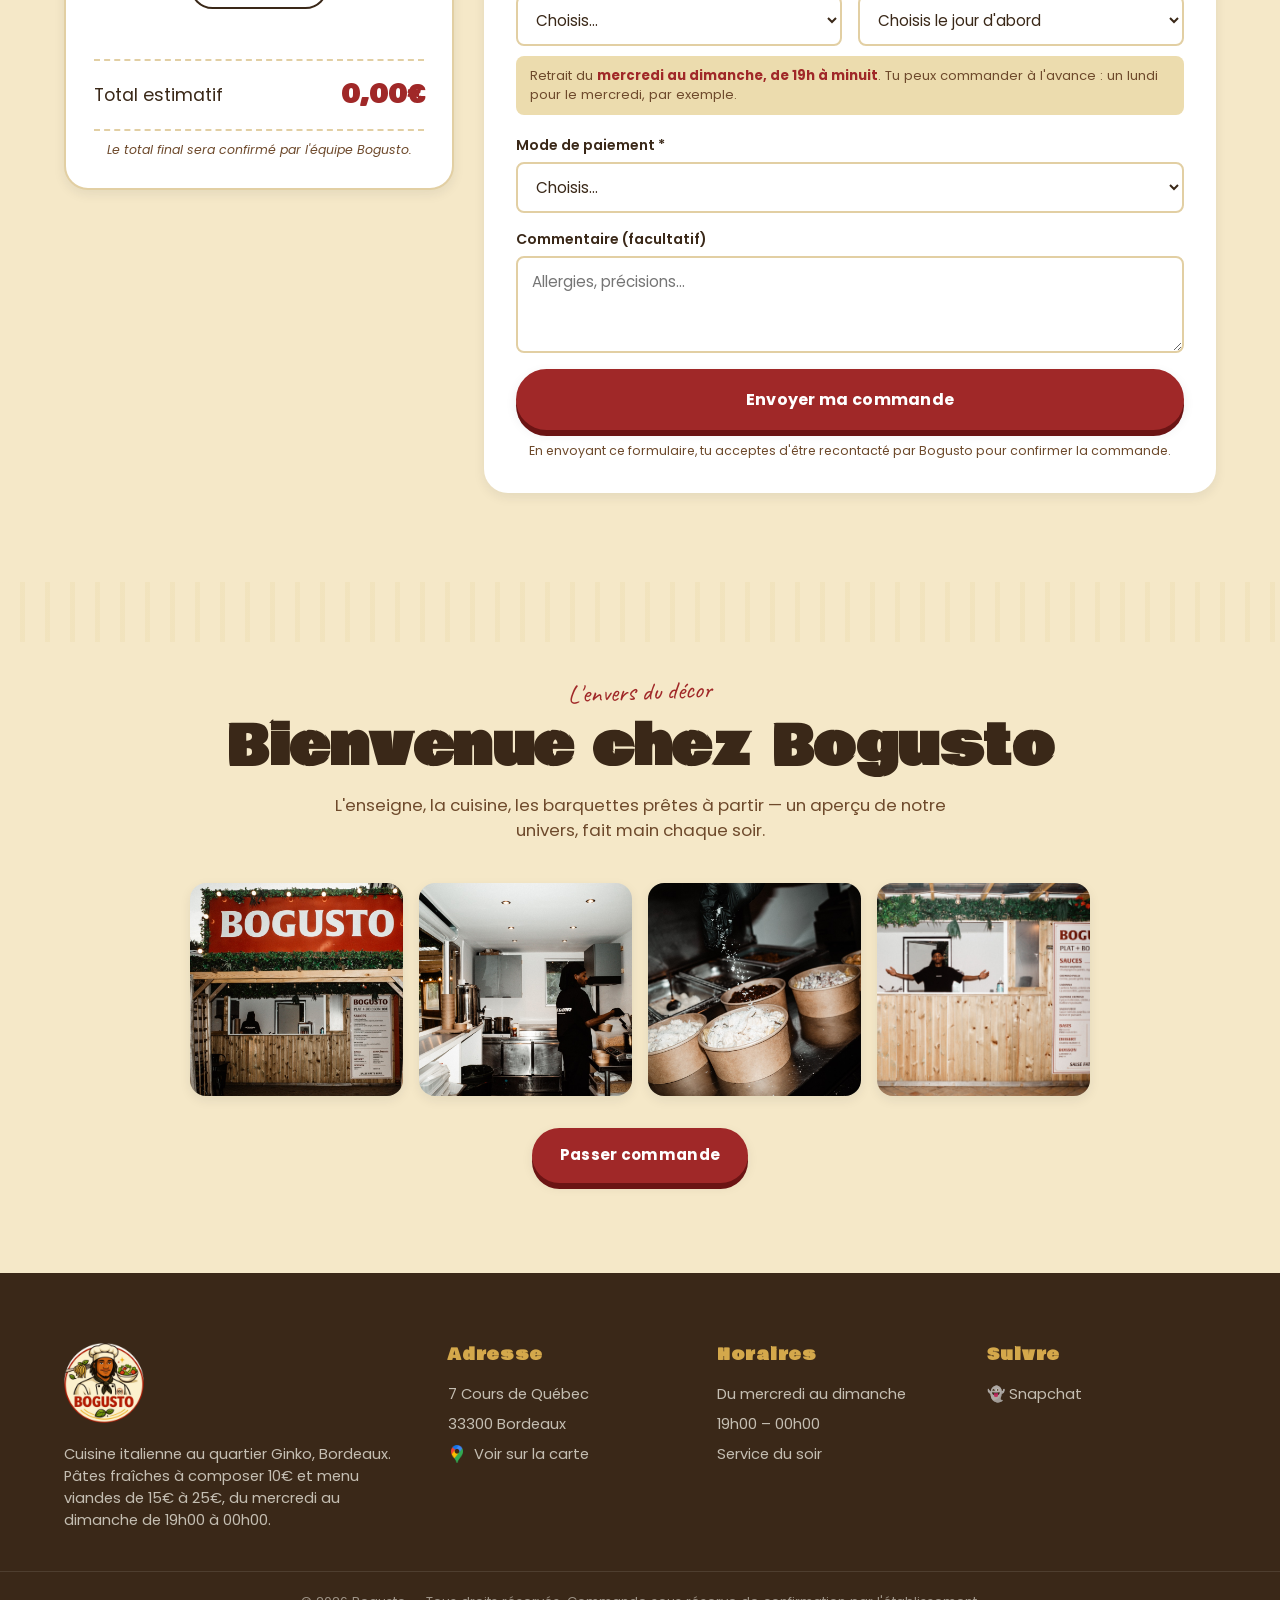
==== commit 438a2973: "Le logo en favicon - assets/favicon.ico : 16, 32 et 48 px dans un seul fichier - assets/favicon-32.p" ====
--- a/index.html
+++ b/index.html
@@ -3,6 +3,10 @@
 <head>
   <meta charset="UTF-8" />
   <meta name="viewport" content="width=device-width, initial-scale=1.0" />
+
+  <link rel="icon" href="assets/favicon.ico" sizes="any" />
+  <link rel="icon" type="image/png" sizes="32x32" href="assets/favicon-32.png" />
+  <link rel="apple-touch-icon" href="assets/apple-touch-icon.png" />
   <meta name="description" content="Bogusto — Menu pâtes fraîches : plat à composer 10€, sept sauces maison, neuf garnitures. Menu viandes de 15€ à 25€ (entrecôte Black Angus, magret, gigot) servi avec des pâtes fusili. Du mercredi au dimanche, 19h–00h. Click &amp; Collect au quartier Ginko à Bordeaux." />
   <title>Bogusto — Pâtes fraîches 10€ &amp; menu viandes · Bordeaux Ginko</title>
 
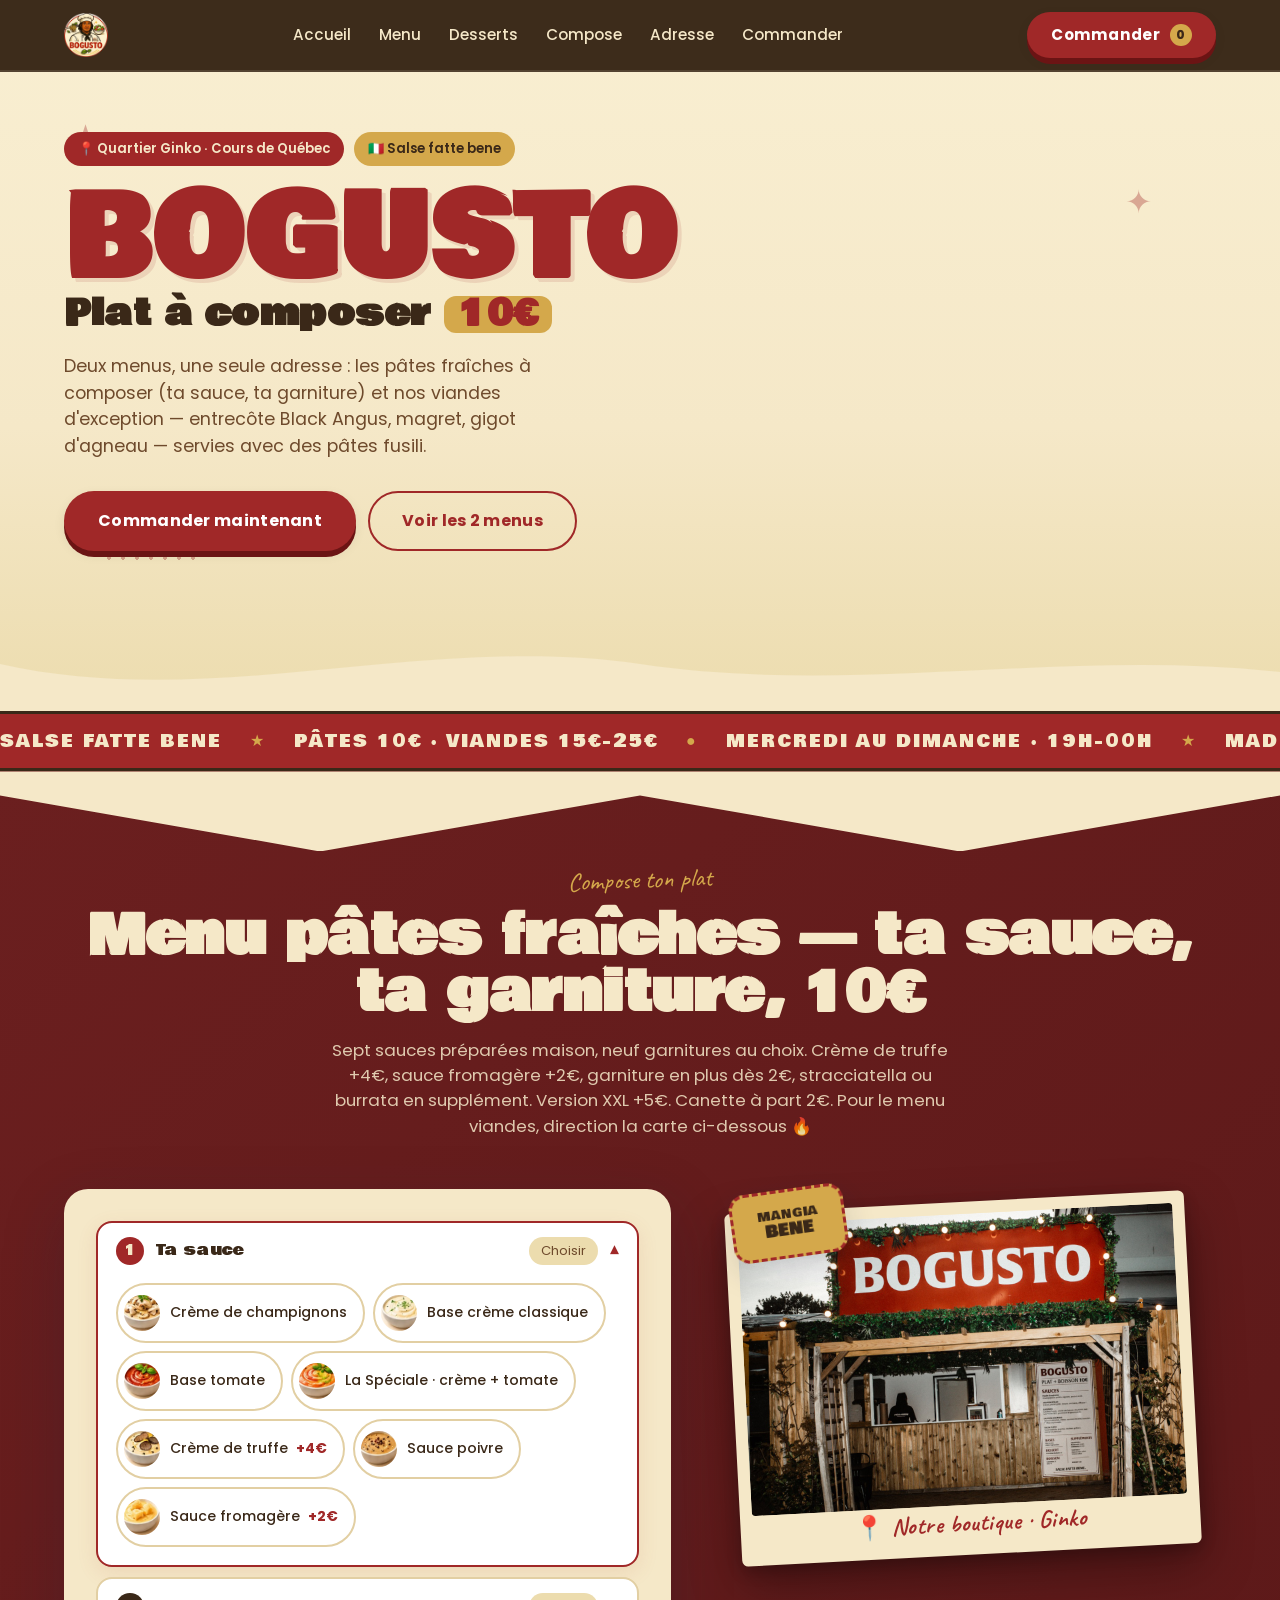
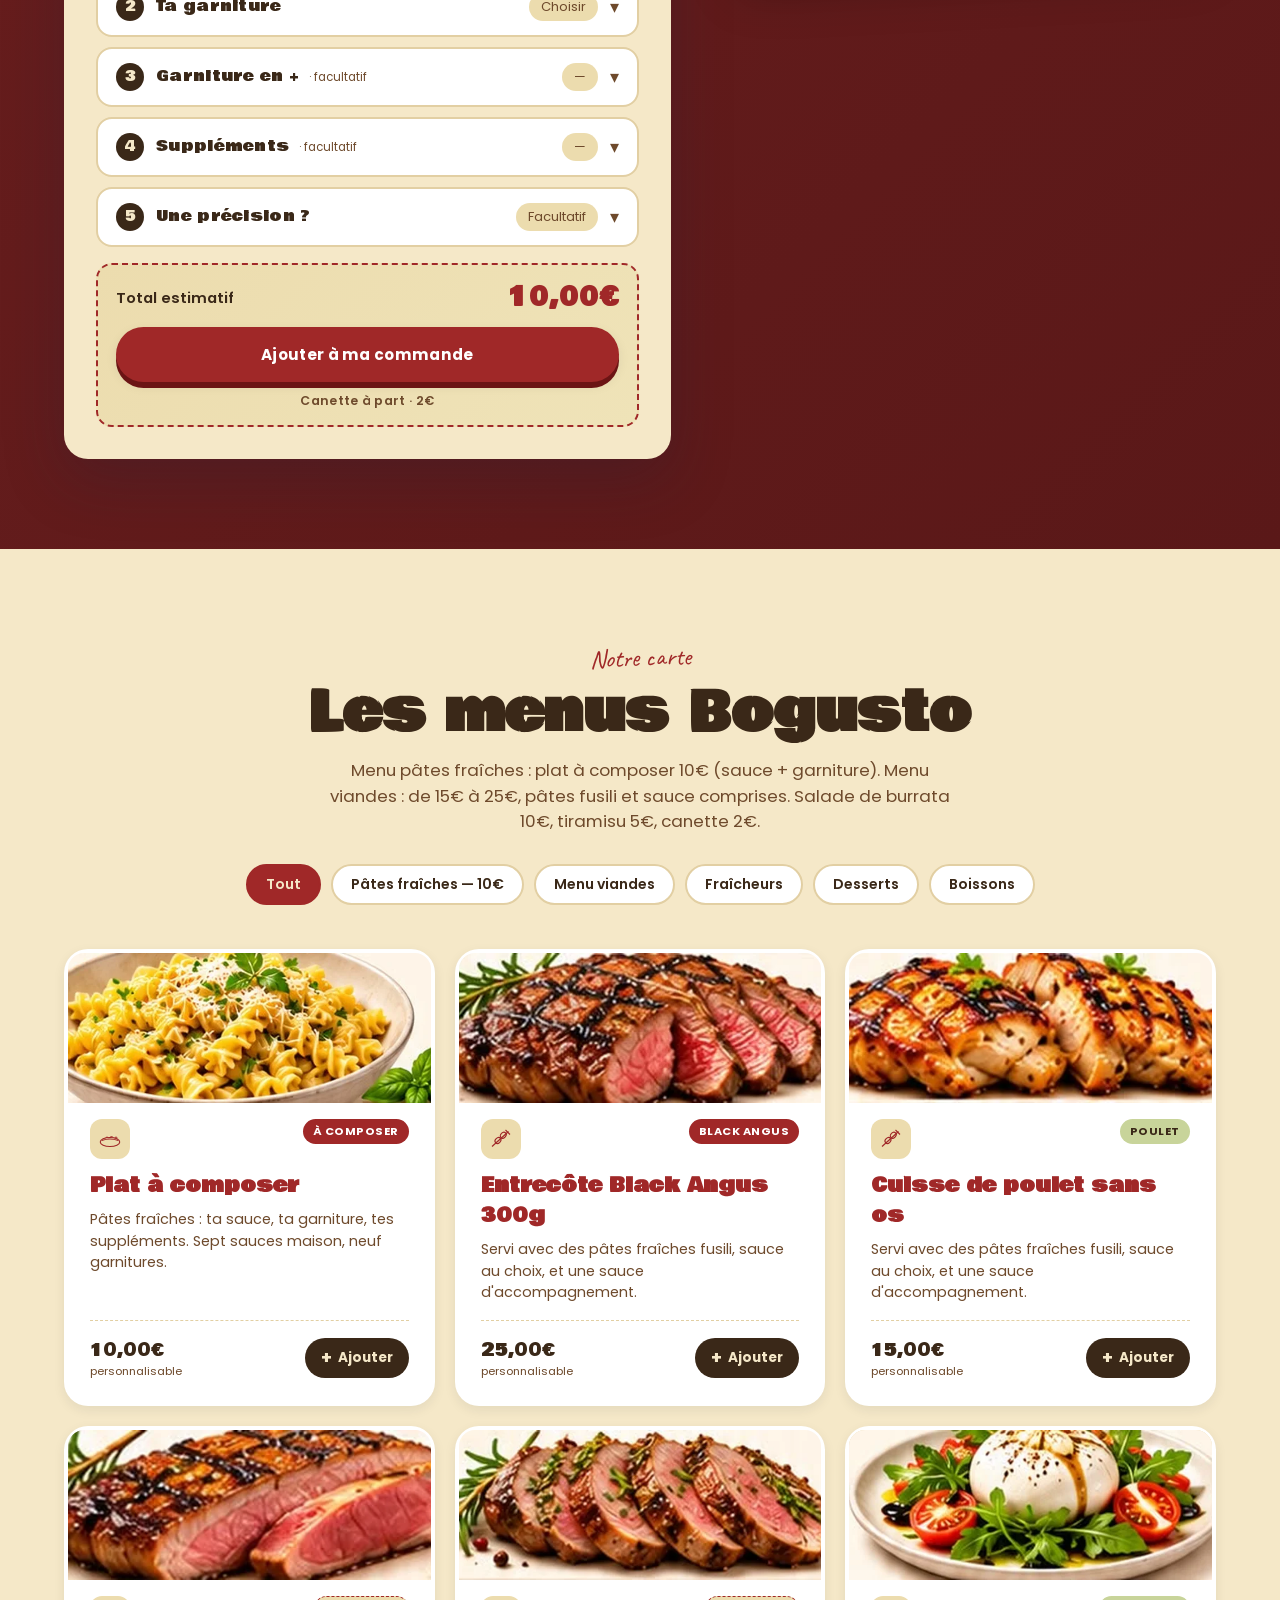
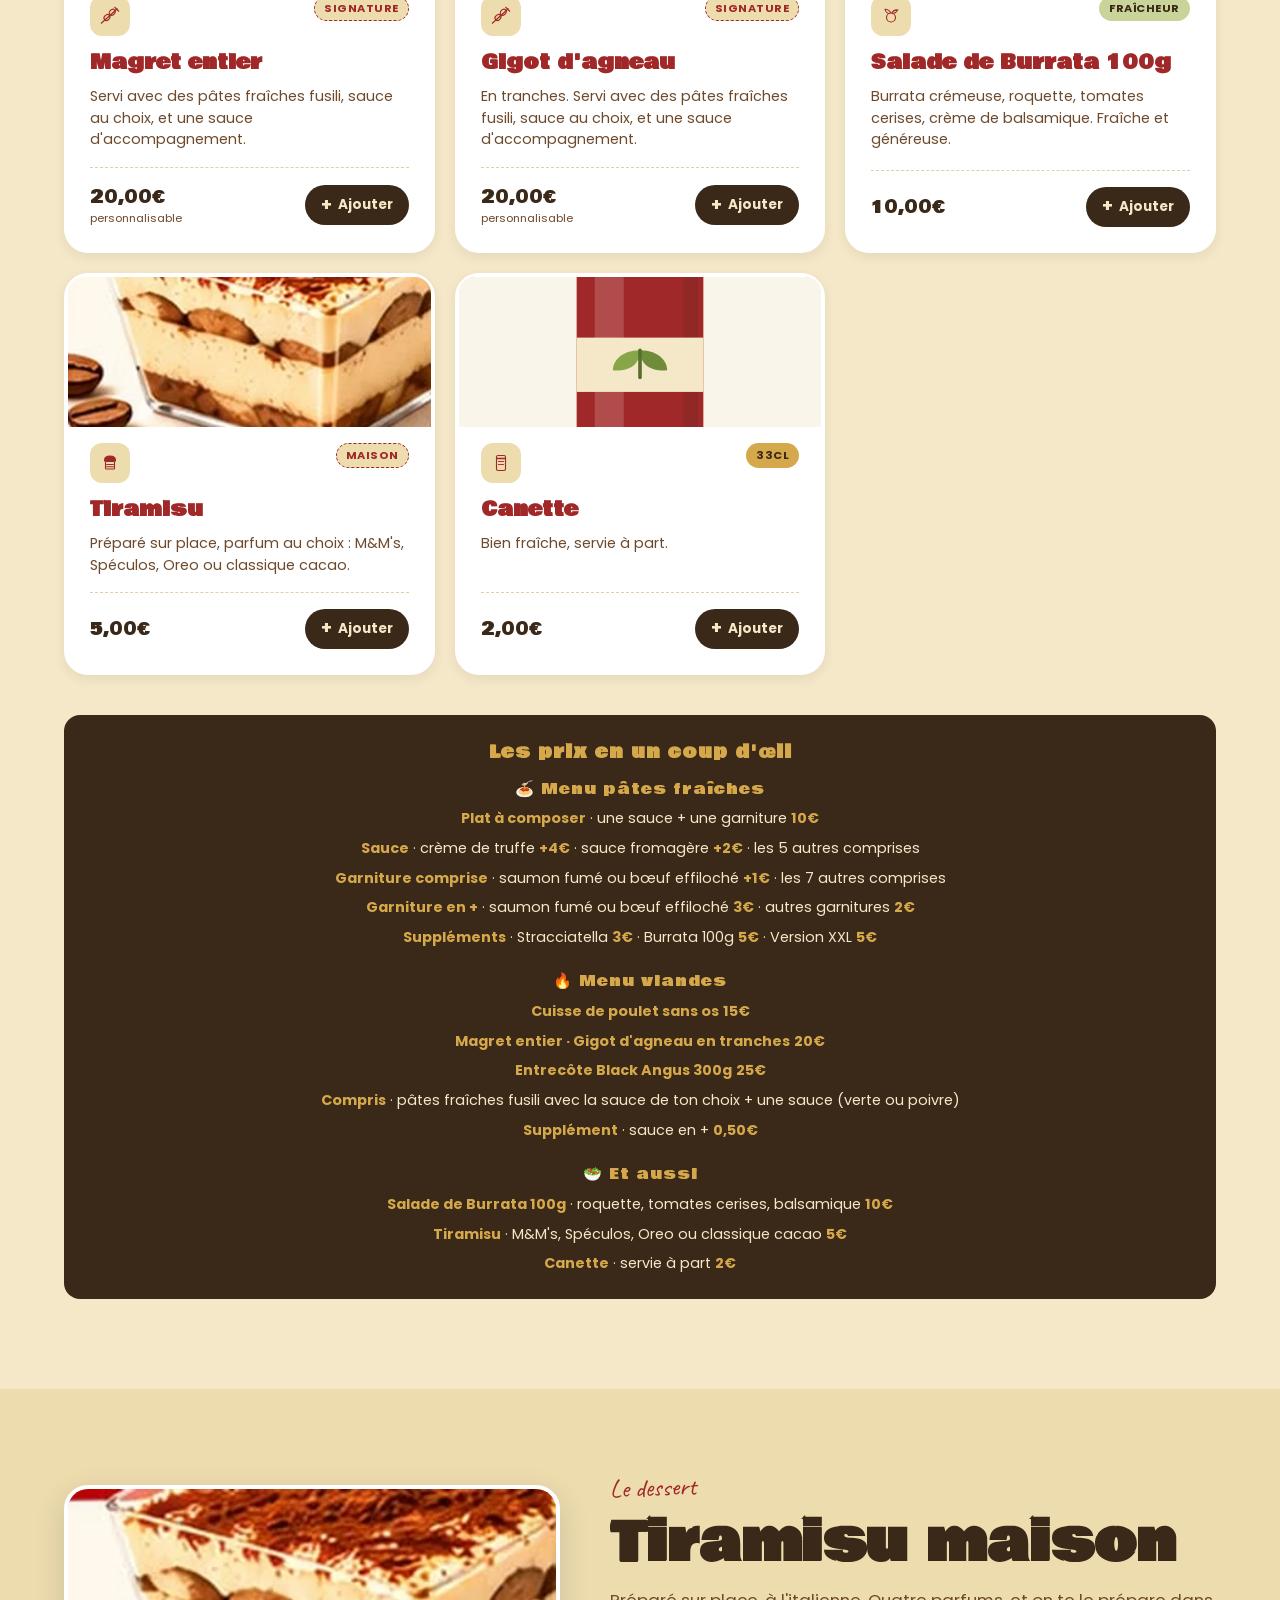
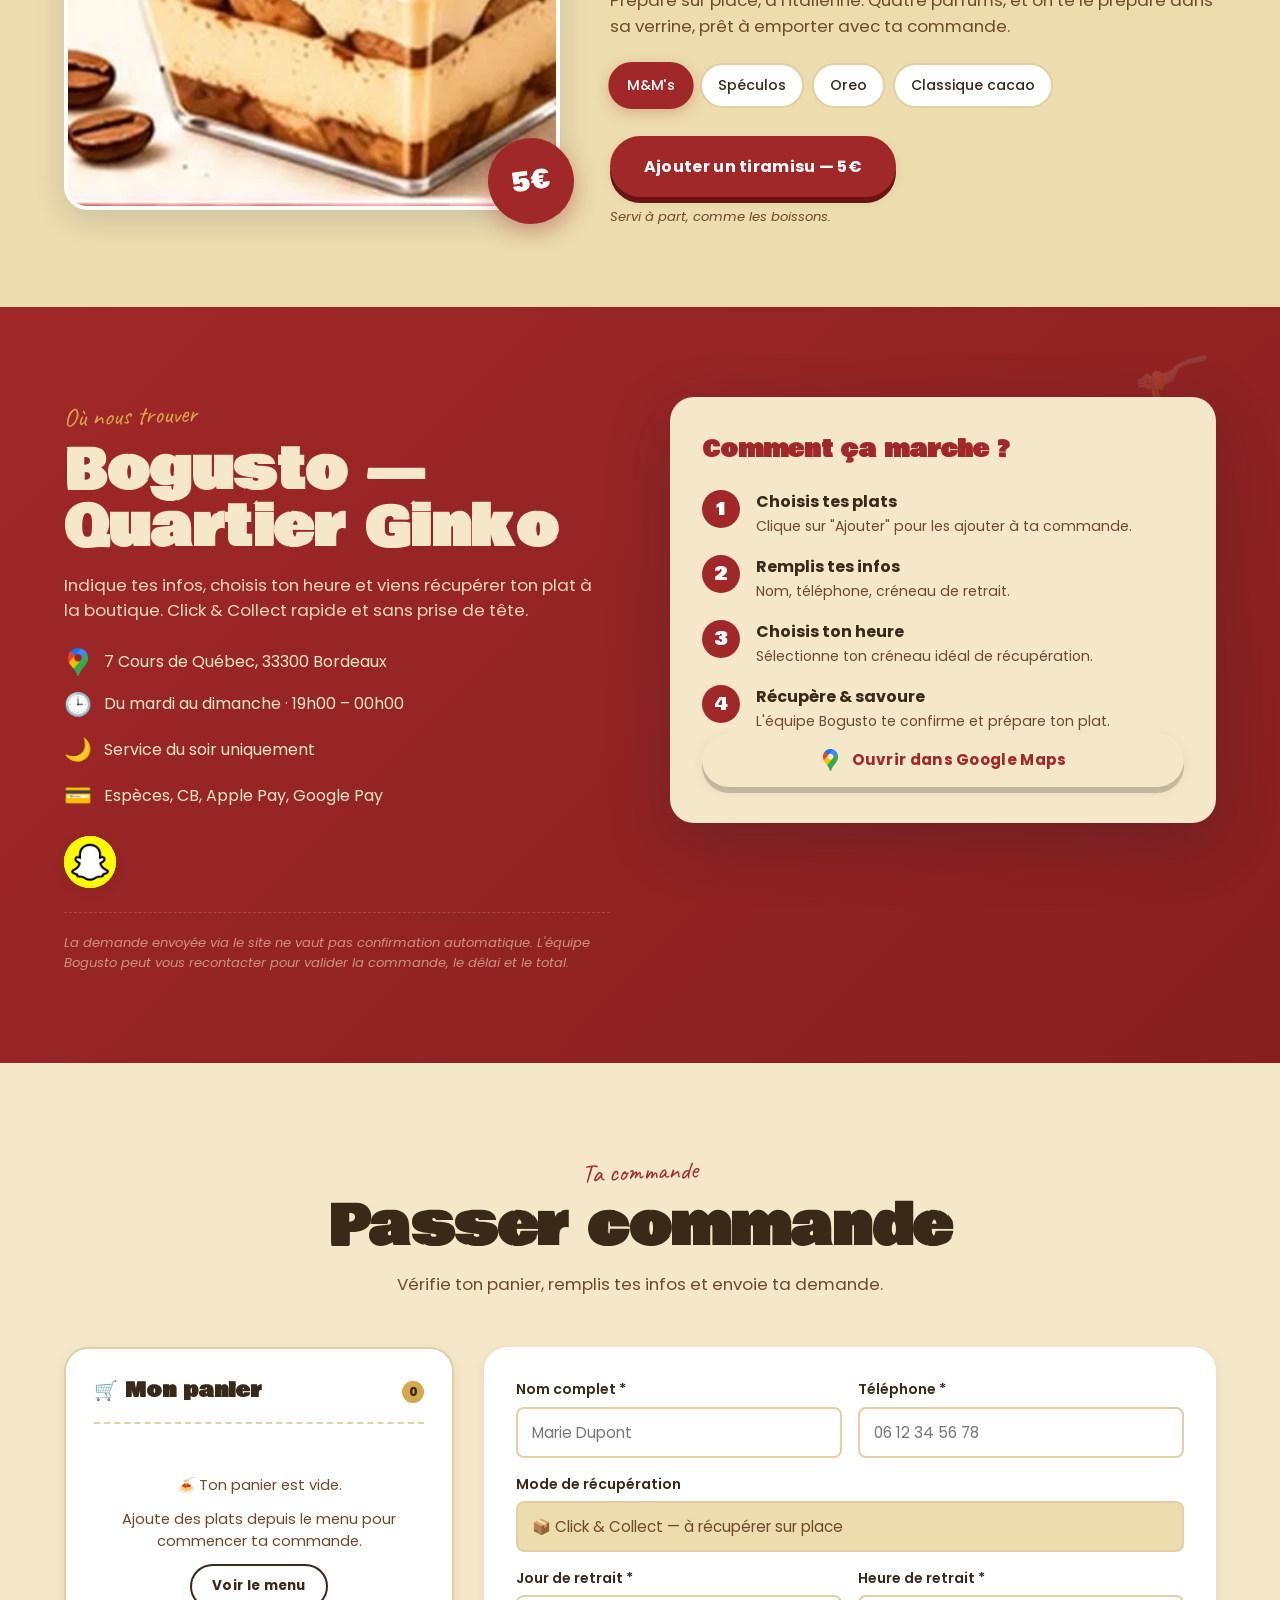
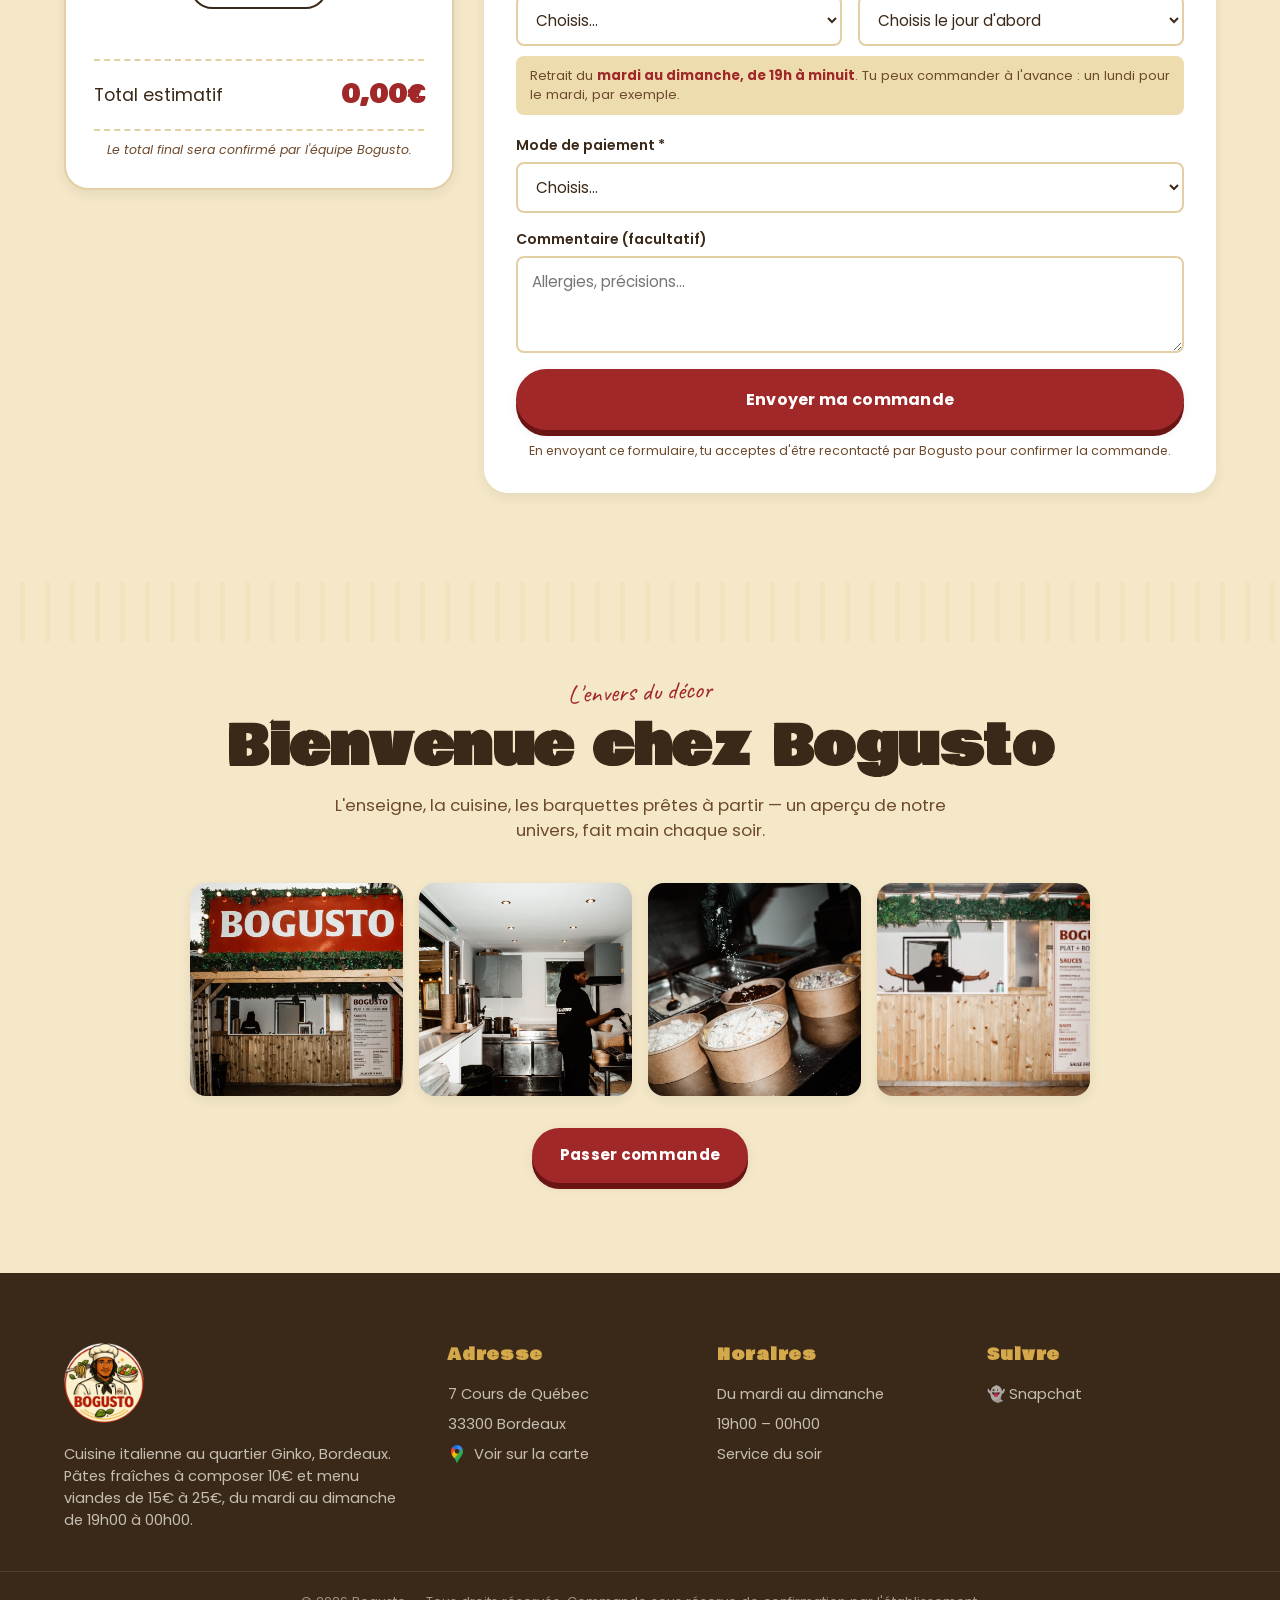
==== commit 75b9cf0b: "Ouvrir les mardis au Click & Collect Le service va désormais du mardi au dimanche. Le jour est ajout" ====
--- a/index.html
+++ b/index.html
@@ -7,7 +7,7 @@
   <link rel="icon" href="assets/favicon.ico" sizes="any" />
   <link rel="icon" type="image/png" sizes="32x32" href="assets/favicon-32.png" />
   <link rel="apple-touch-icon" href="assets/apple-touch-icon.png" />
-  <meta name="description" content="Bogusto — Menu pâtes fraîches : plat à composer 10€, sept sauces maison, neuf garnitures. Menu viandes de 15€ à 25€ (entrecôte Black Angus, magret, gigot) servi avec des pâtes fusili. Du mercredi au dimanche, 19h–00h. Click &amp; Collect au quartier Ginko à Bordeaux." />
+  <meta name="description" content="Bogusto — Menu pâtes fraîches : plat à composer 10€, sept sauces maison, neuf garnitures. Menu viandes de 15€ à 25€ (entrecôte Black Angus, magret, gigot) servi avec des pâtes fusili. Du mardi au dimanche, 19h–00h. Click &amp; Collect au quartier Ginko à Bordeaux." />
   <title>Bogusto — Pâtes fraîches 10€ &amp; menu viandes · Bordeaux Ginko</title>
 
   <link rel="preconnect" href="https://fonts.googleapis.com" />
@@ -286,7 +286,7 @@
             <img src="assets/google-maps.png" alt="" class="delivery__icon" />
             7 Cours de Québec, 33300 Bordeaux
           </li>
-          <li><span>🕒</span> Du mercredi au dimanche · 19h00 – 00h00</li>
+          <li><span>🕒</span> Du mardi au dimanche · 19h00 – 00h00</li>
           <li><span>🌙</span> Service du soir uniquement</li>
           <li><span>💳</span> Espèces, CB, Apple Pay, Google Pay</li>
         </ul>
@@ -387,8 +387,8 @@
             </label>
           </div>
           <p class="orderform__creneau">
-            Retrait du <strong>mercredi au dimanche, de 19h à minuit</strong>.
-            Tu peux commander à l'avance : un lundi pour le mercredi, par exemple.
+            Retrait du <strong>mardi au dimanche, de 19h à minuit</strong>.
+            Tu peux commander à l'avance : un lundi pour le mardi, par exemple.
           </p>
 
           <label>
@@ -464,7 +464,7 @@
         <a href="#hero" class="logo logo--footer">
           <img src="assets/bogusto.png" alt="Bogusto — Salse fatte bene" class="logo__img" />
         </a>
-        <p>Cuisine italienne au quartier Ginko, Bordeaux. Pâtes fraîches à composer 10€ et menu viandes de 15€ à 25€, du mercredi au dimanche de 19h00 à 00h00.</p>
+        <p>Cuisine italienne au quartier Ginko, Bordeaux. Pâtes fraîches à composer 10€ et menu viandes de 15€ à 25€, du mardi au dimanche de 19h00 à 00h00.</p>
       </div>
 
       <div class="footer__col">
@@ -484,7 +484,7 @@
       <div class="footer__col">
         <h4>Horaires</h4>
         <ul>
-          <li>Du mercredi au dimanche</li>
+          <li>Du mardi au dimanche</li>
           <li>19h00 – 00h00</li>
           <li>Service du soir</li>
         </ul>
